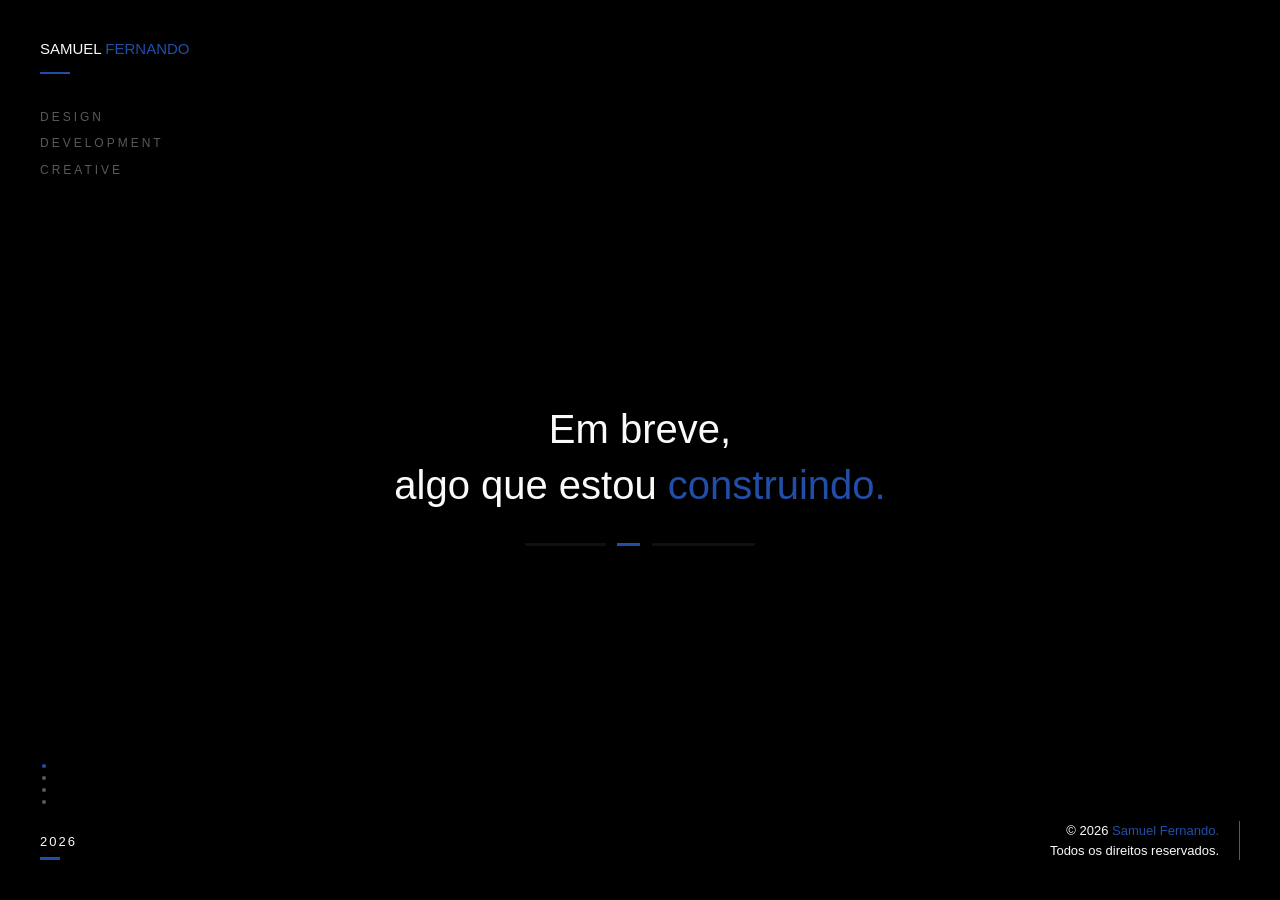
==== index.html @ 8139f83d "Add files via upload" ====
<!DOCTYPE html>
<html lang="pt-br">
<head>
    <meta charset="UTF-8">
    <meta name="viewport" content="width=device-width, initial-scale=1.0">
    <link rel="stylesheet" href="src/styles/global.css">
    <title>Meu Portifolio</title>
</head>
<body>
    <!-- O CABEÇALHO: Fica fixo no topo devido ao Flexbox do body -->
    <header>
        <div class="conteudo-header-esquerdo">
            <p class="texto-header">SAMUEL <span class="texto-destaque-header">FERNANDO</span></p>
            <p class="profissao-header">DESIGN<br> DEVELOPMENT<br> CREATIVE</p>
        </div>
    </header>

    <!-- O CONTEÚDO PRINCIPAL: Ocupa todo o espaço central da tela -->
    <main>
        <div class="conteudo-main-principal">
            <!-- Ponto final adicionado no "construindo." -->
            <h1 class="titulo">Em breve,<br>algo que estou <span class="titulo-destaque">construindo.</span></h1>
        </div>
    </main>

    <footer>
        <div class="conteudo-footer-principal">
            
            <div class="conteudo-footer-esquerdo">
                <div class="navegacao-lateral">
                    <span class="ponto ativo"></span>
                    <span class="ponto"></span>
                    <span class="ponto"></span>
                    <span class="ponto"></span>
                </div>
                <p class="ano-footer">2026</p> 
            </div>
            
            <!-- Lado Direito do Rodapé (Direitos) -->
            <div class="conteudo-footer-direito">
                <p class="texto-footer">© 2026 <span class="texto-destaque-footer">Samuel Fernando.</span><br> Todos os direitos reservados.</p>
            </div>
            
        </div>
    </footer>
</body>
</html>
---- src/styles/global.css ----
@import "reset.css";
@import "fonts.css";
@import "variaveis.css";
@import "header.css";
@import "main.css";
@import "footer.css";

/* O SEGREDO DO LAYOUT: Transforma o Body na tela inteira */
body {
    background-color: var(--main-background); /* Usa sua variável do main */
    min-height: 100vh; /* Faz o site ocupar 100% da altura do monitor */
    display: flex;
    flex-direction: column; /* Empilha Header, Main e Footer de cima para baixo */
    justify-content: space-between; /* Joga o Header pro teto e o Footer pro chão */
    margin: 0; 
    overflow-x: hidden;
}

/* O Main cresce para preencher o vazio central */
main {
    flex-grow: 1; /* Ocupa todo o espaço livre restante */
    display: flex;
    align-items: center; /* Centraliza o texto verticalmente no meio da tela */
    justify-content: center; /* Centraliza o texto horizontalmente */
}
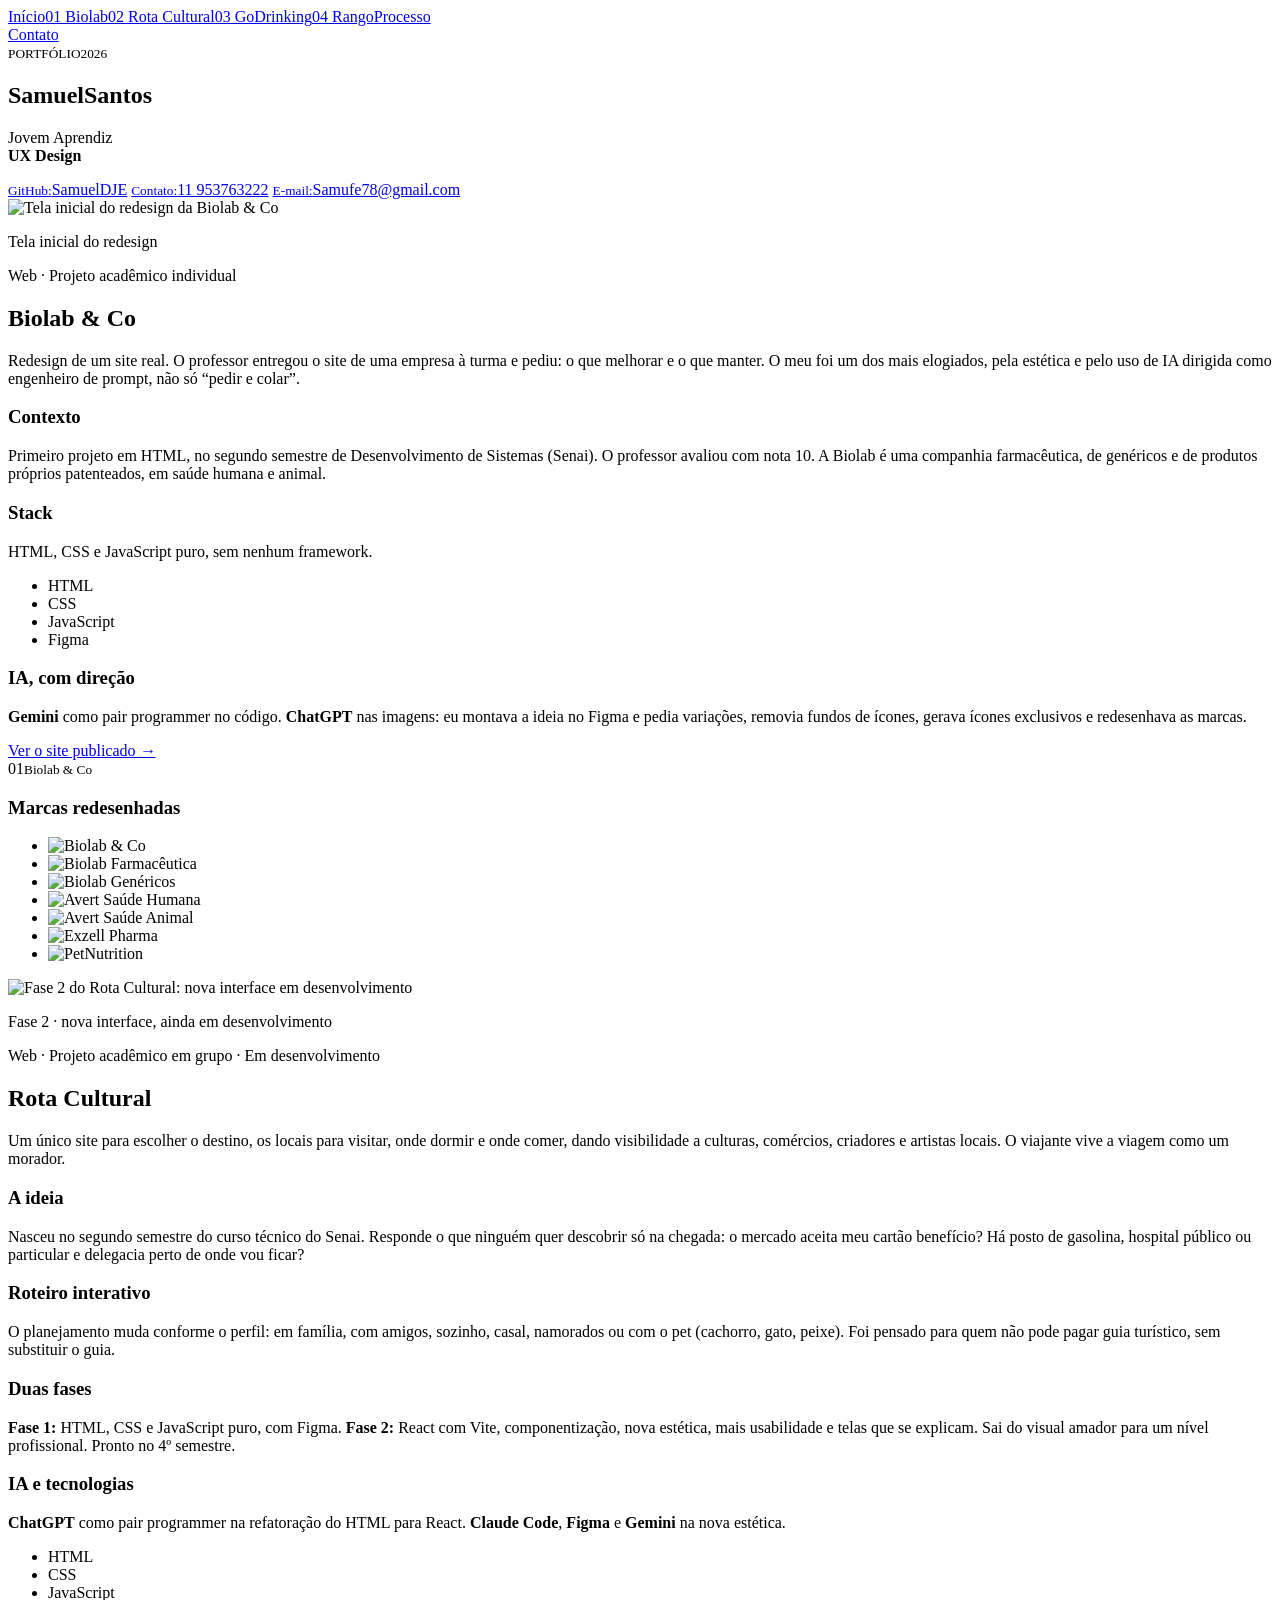
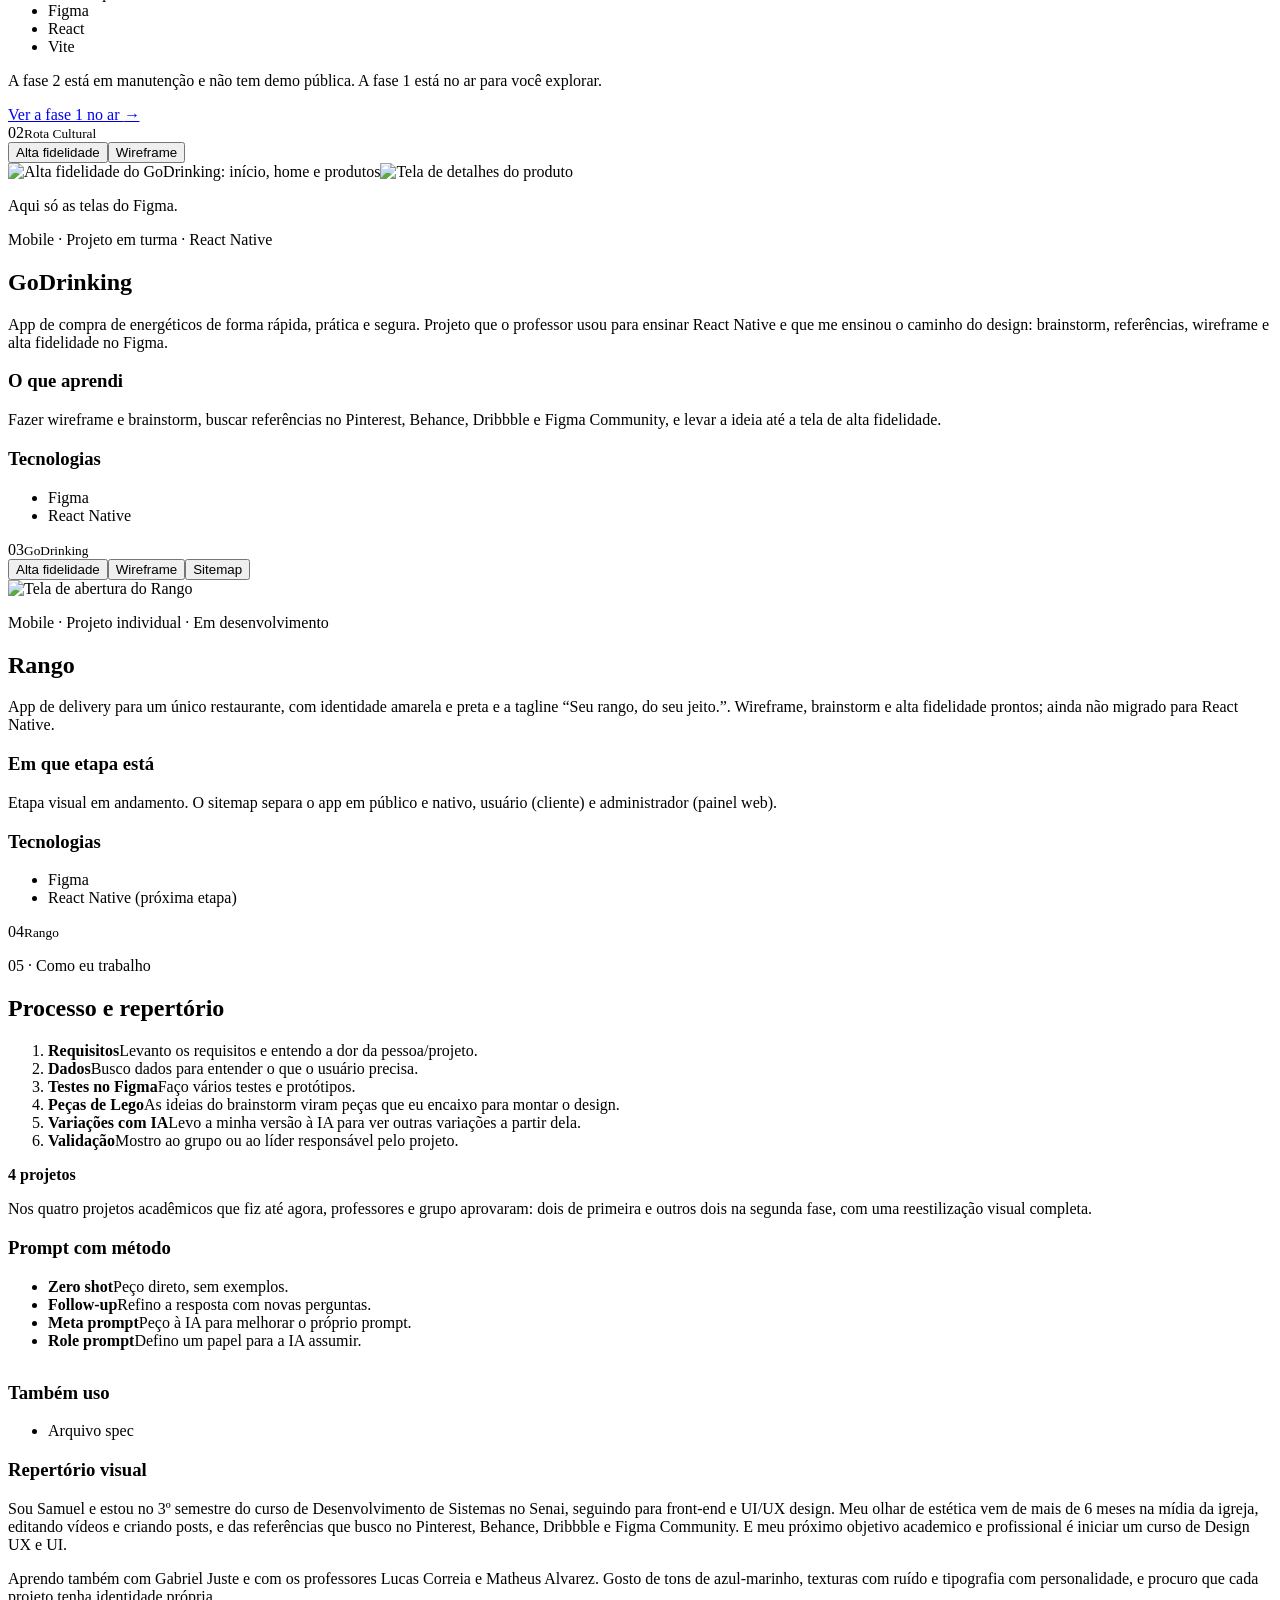
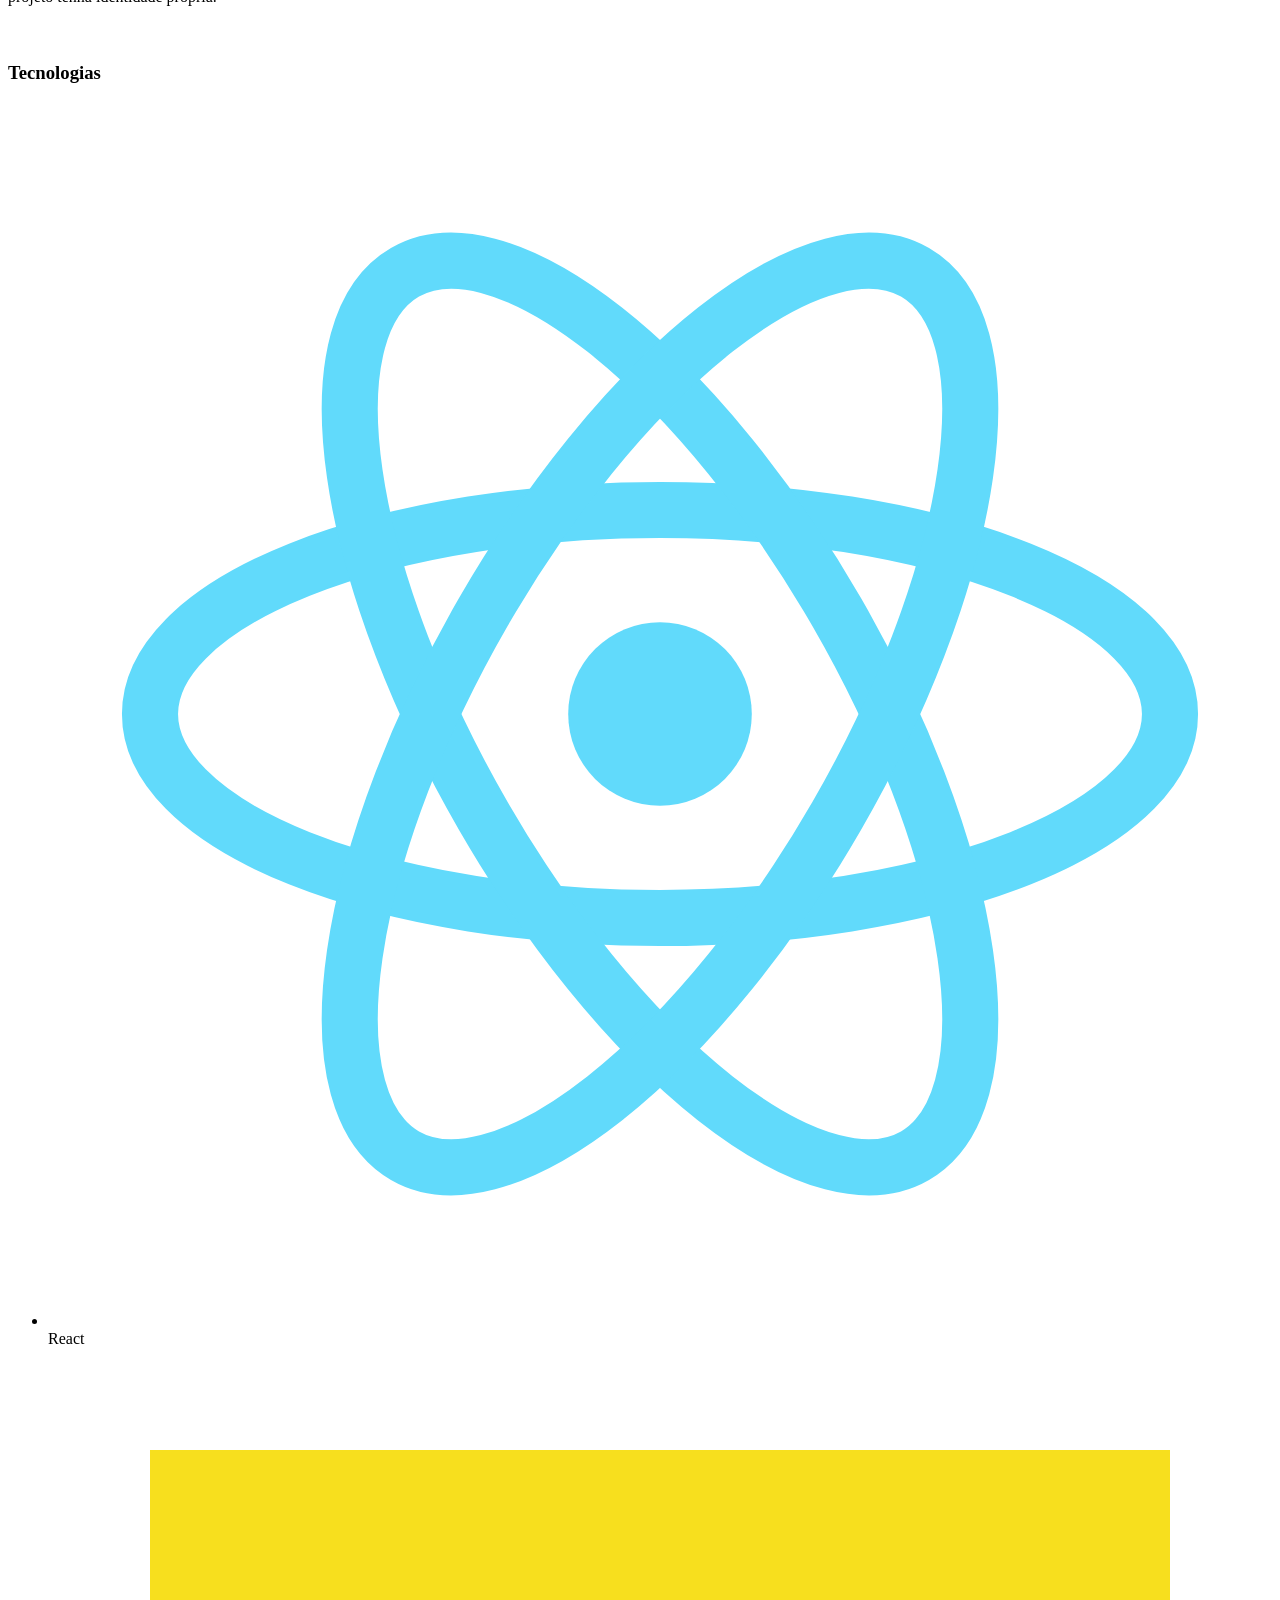
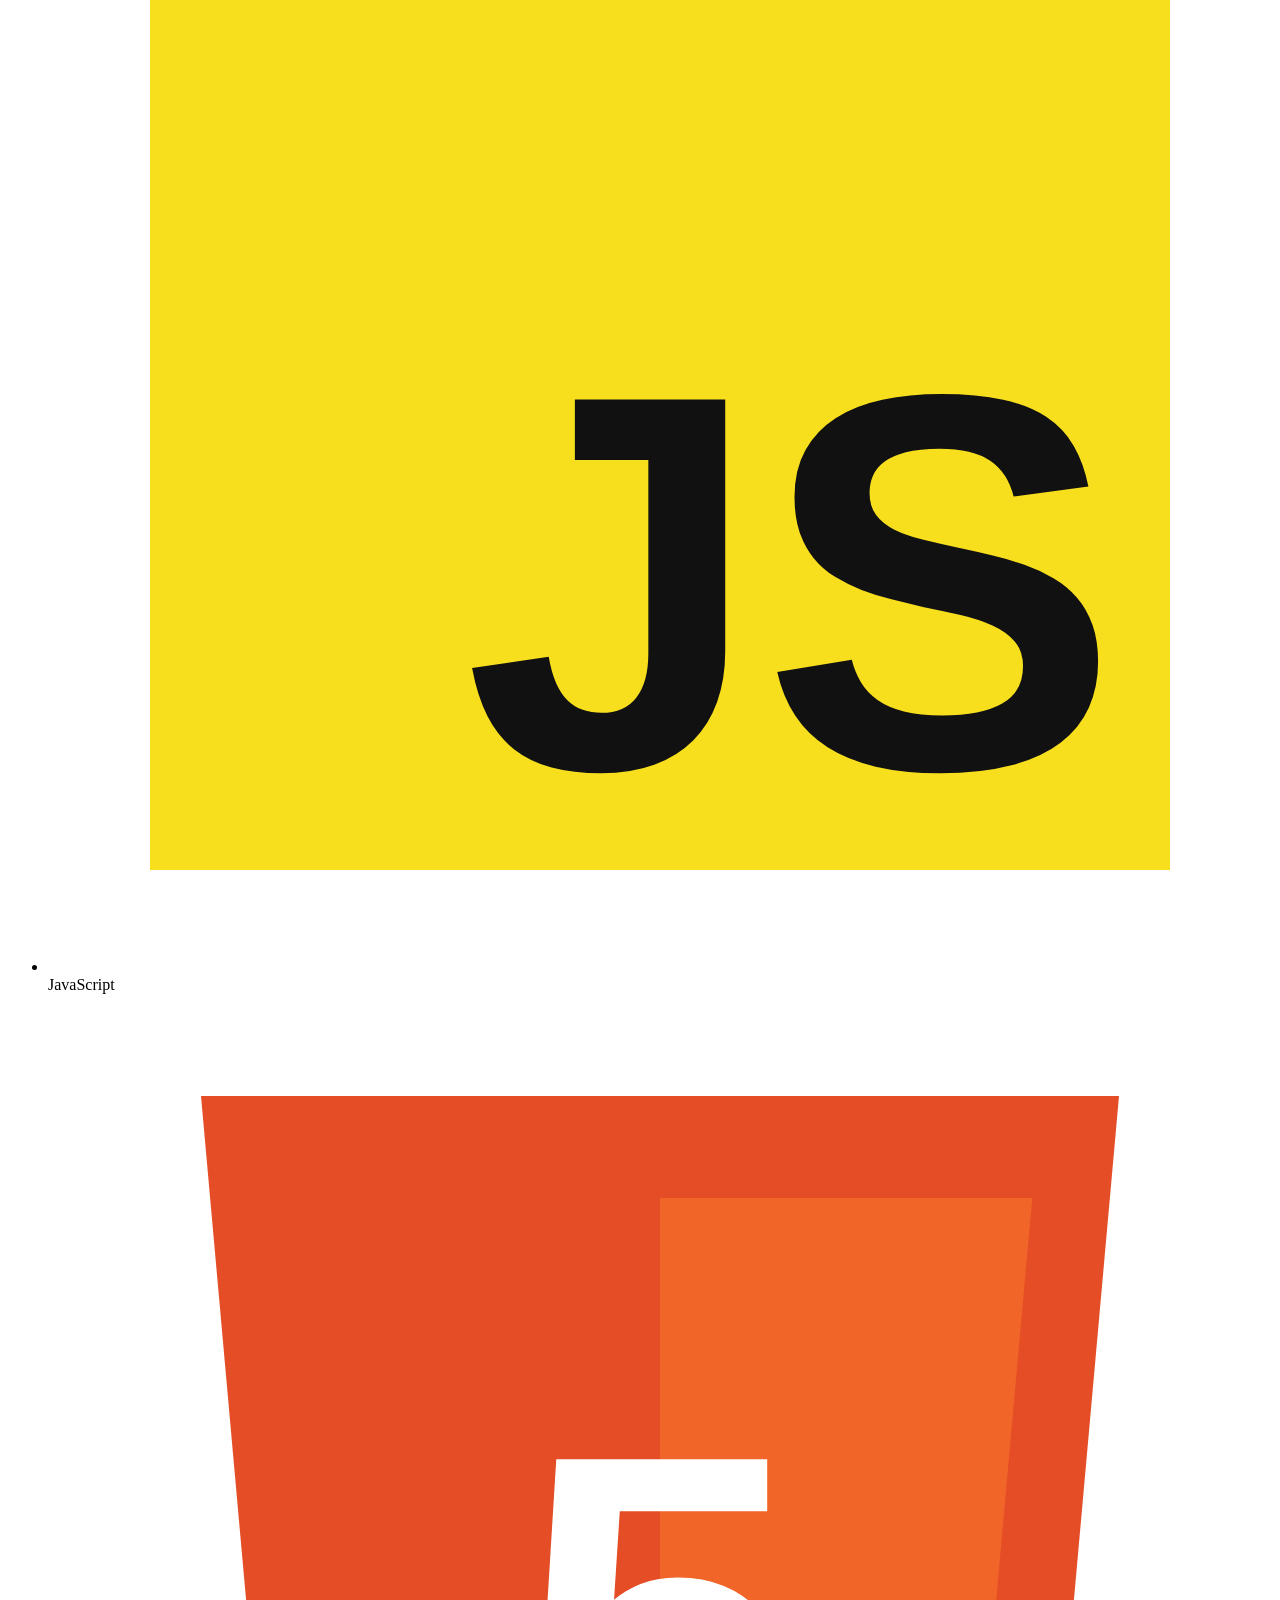
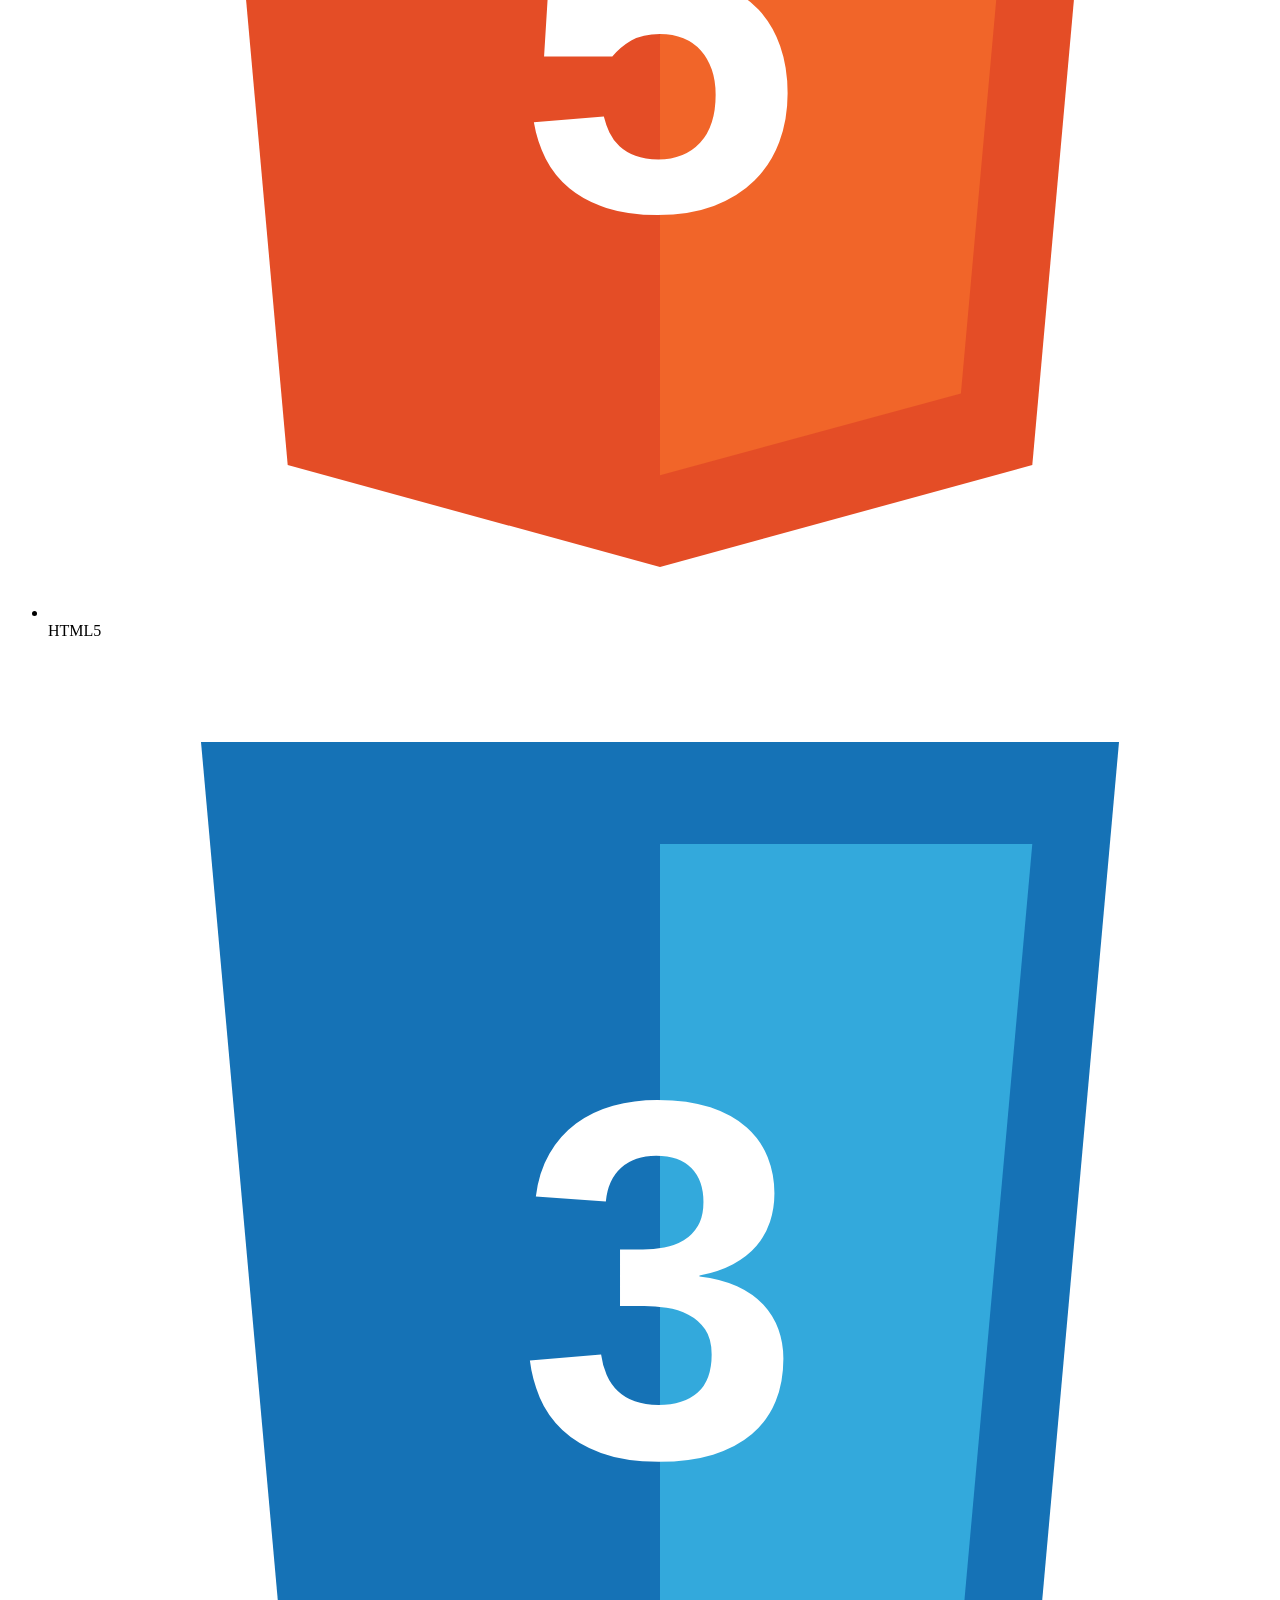
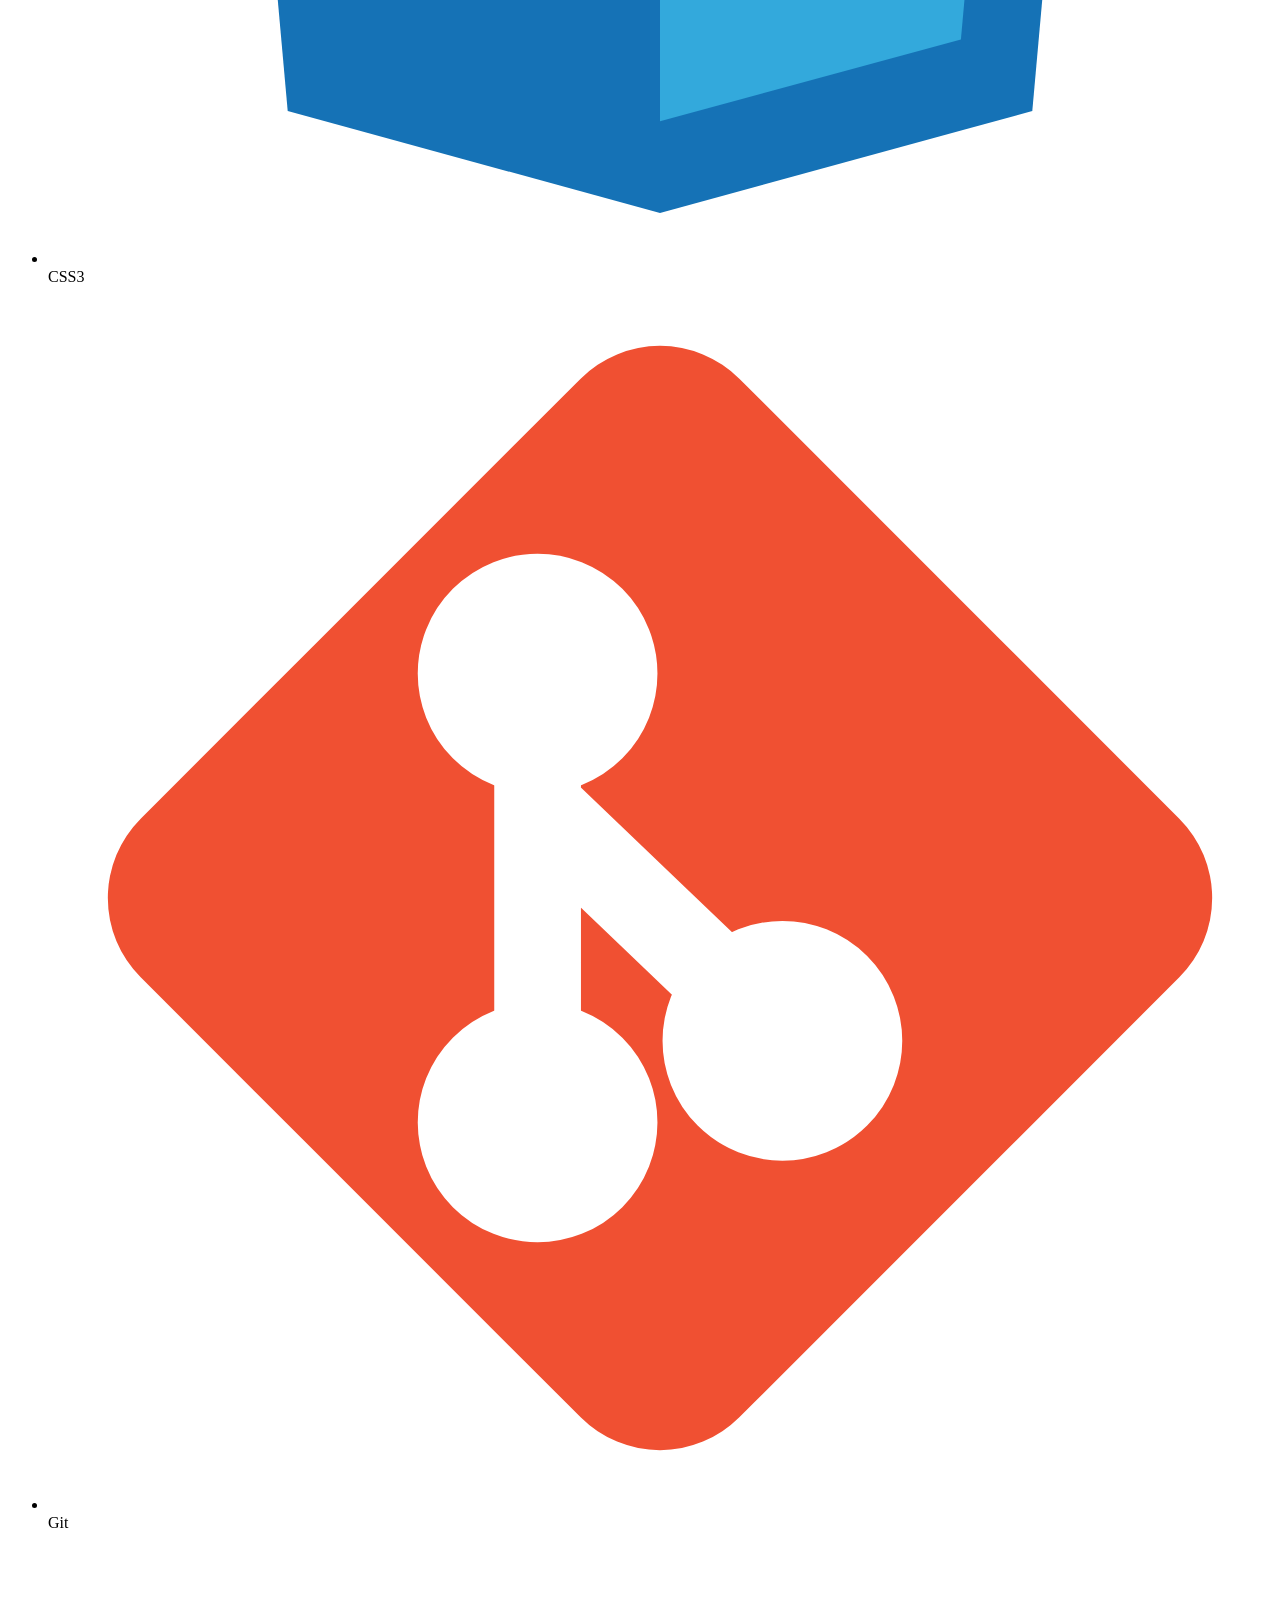
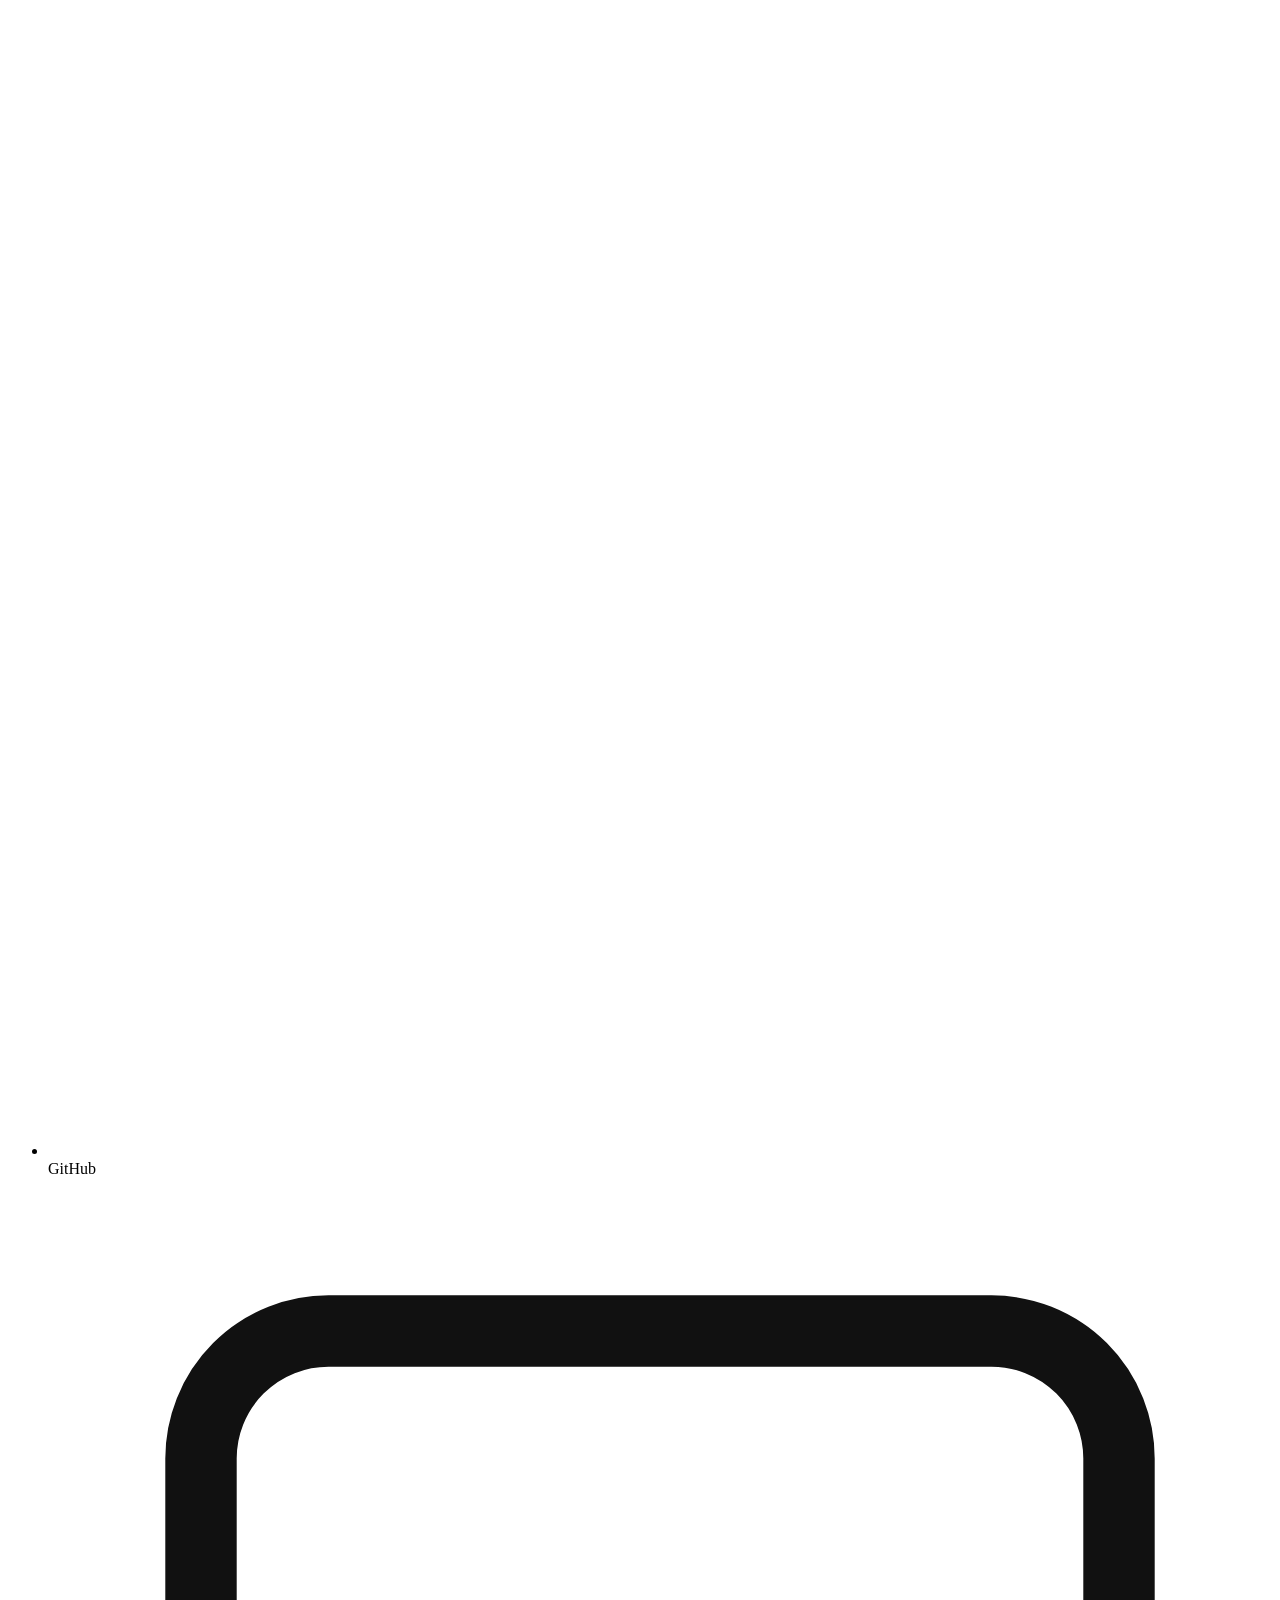
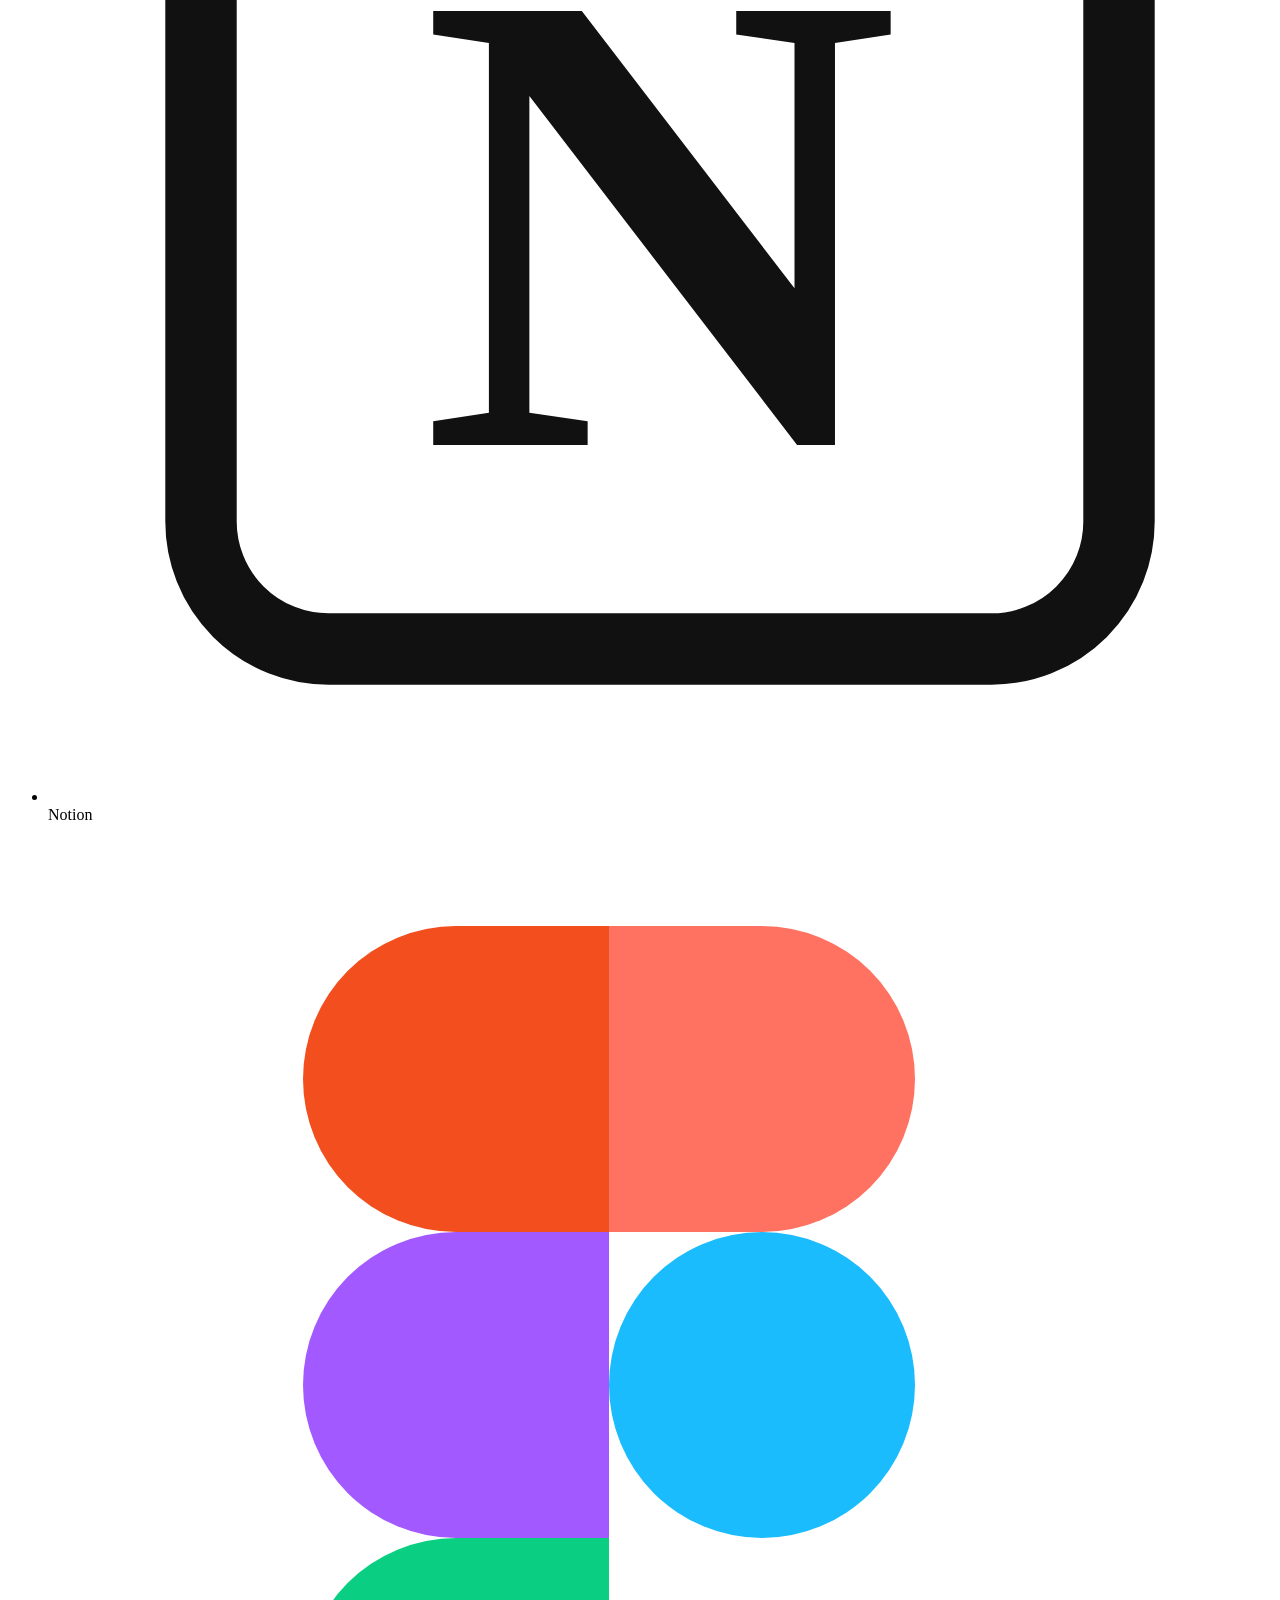
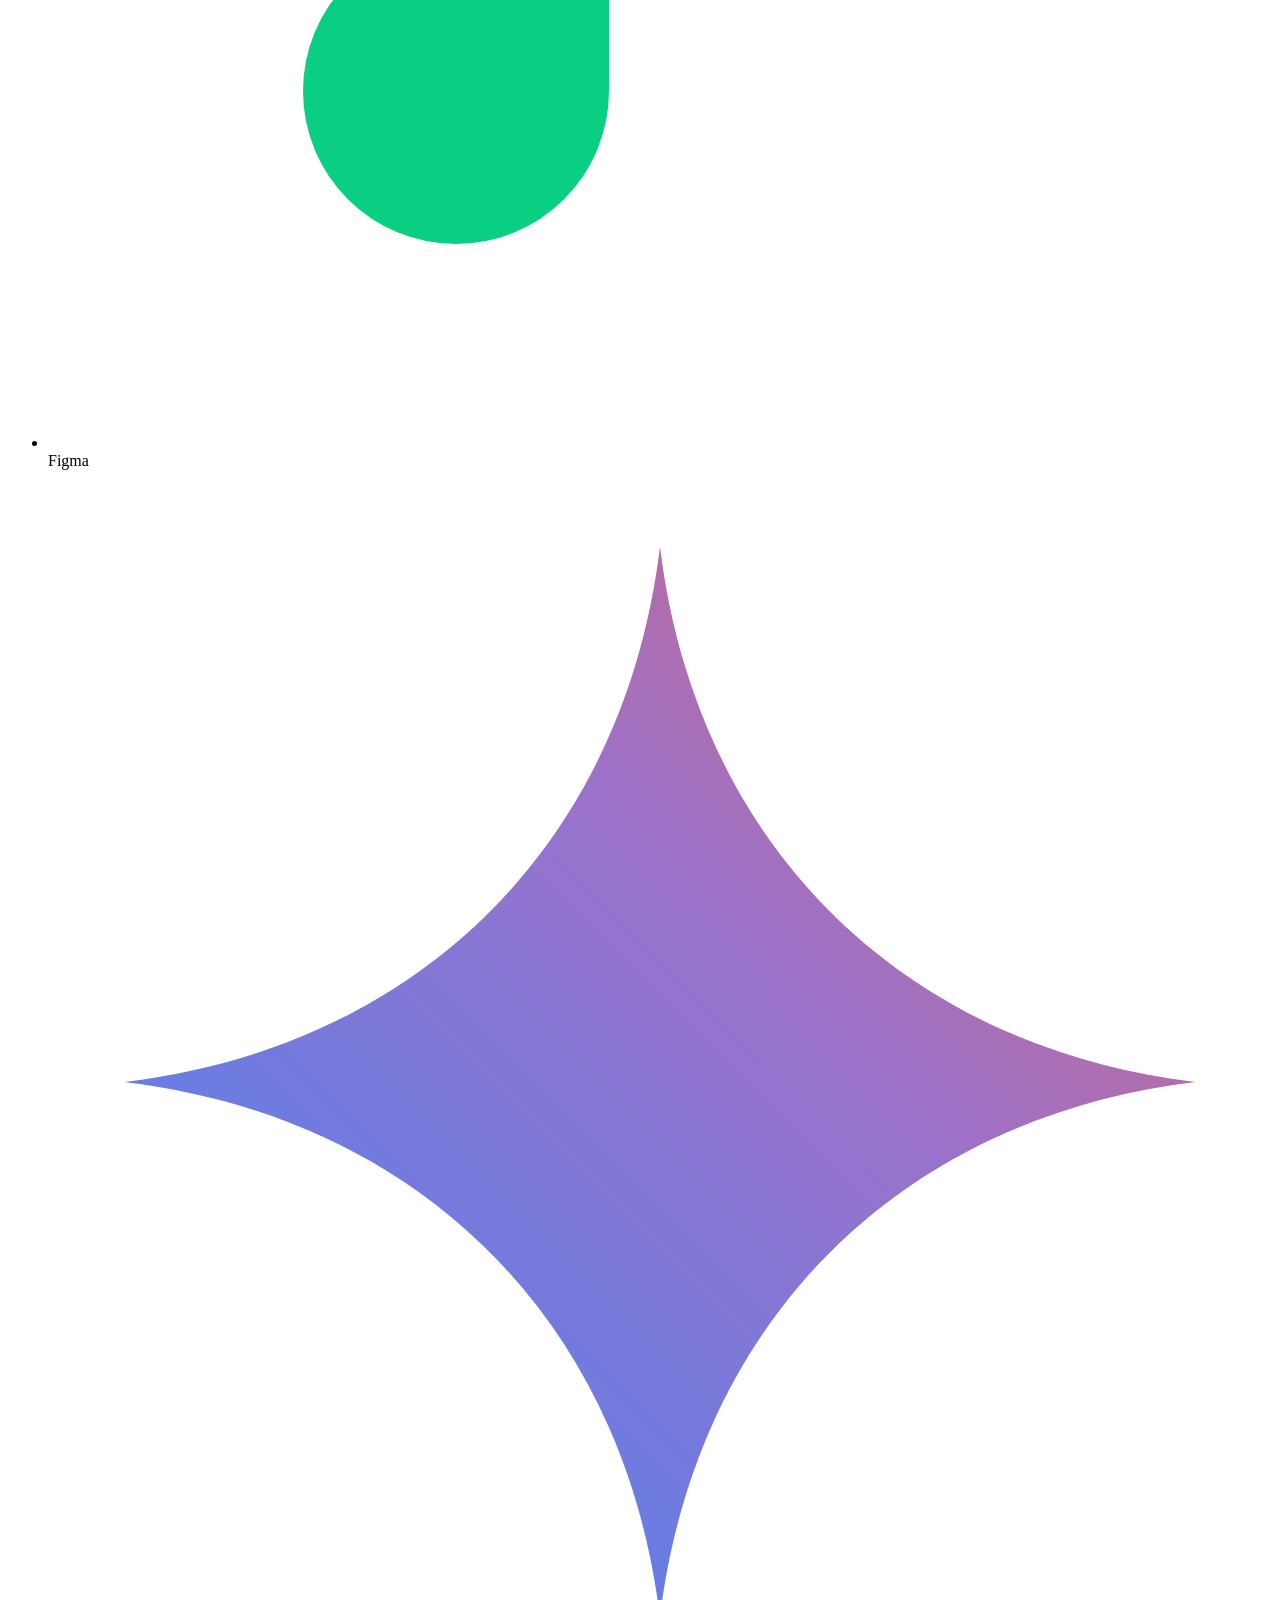
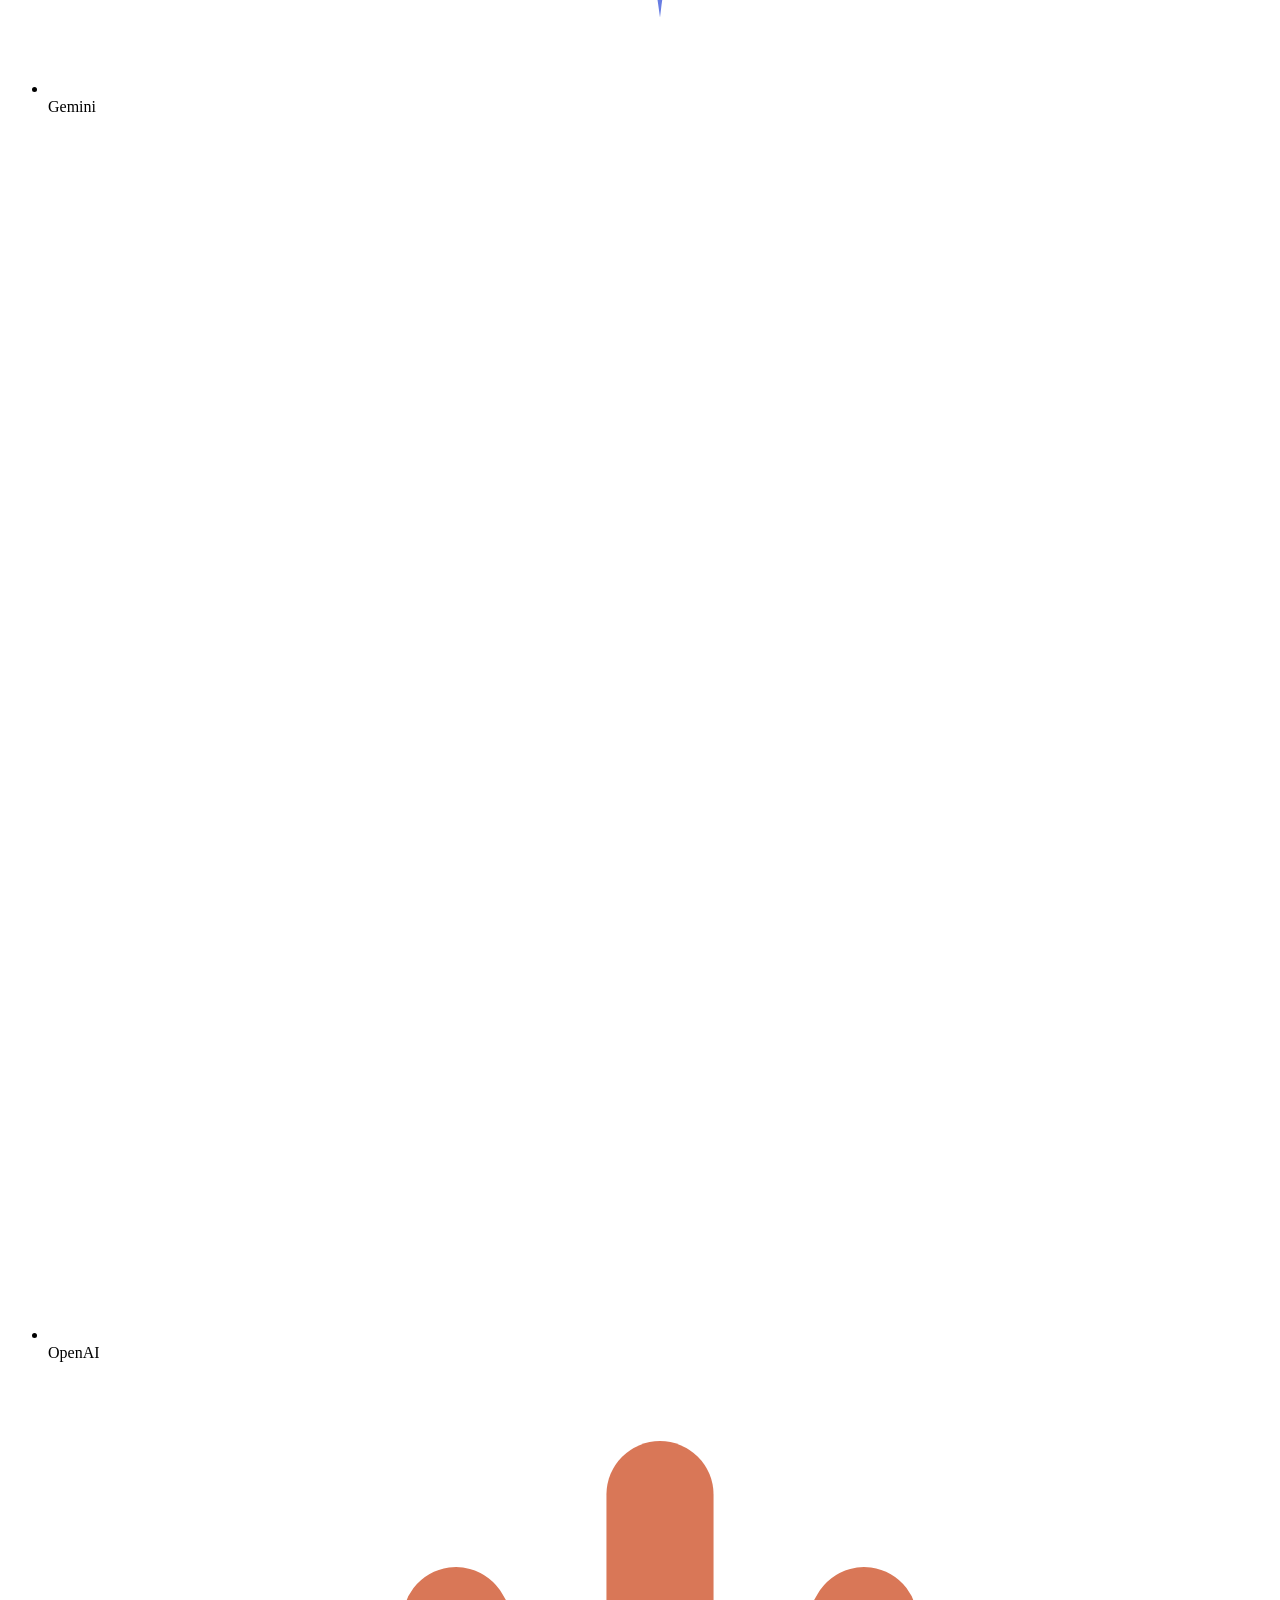
==== commit cedc4379: "Atualiza estrutura do portfolio" ====
--- a/index.html
+++ b/index.html
@@ -1,47 +1,435 @@
-<!DOCTYPE html>
-<html lang="pt-br">
-<head>
-    <meta charset="UTF-8">
-    <meta name="viewport" content="width=device-width, initial-scale=1.0">
-    <link rel="stylesheet" href="src/styles/global.css">
-    <title>Meu Portifolio</title>
-</head>
-<body>
-    <!-- O CABEÇALHO: Fica fixo no topo devido ao Flexbox do body -->
-    <header>
-        <div class="conteudo-header-esquerdo">
-            <p class="texto-header">SAMUEL <span class="texto-destaque-header">FERNANDO</span></p>
-            <p class="profissao-header">DESIGN<br> DEVELOPMENT<br> CREATIVE</p>
-        </div>
-    </header>
-
-    <!-- O CONTEÚDO PRINCIPAL: Ocupa todo o espaço central da tela -->
-    <main>
-        <div class="conteudo-main-principal">
-            <!-- Ponto final adicionado no "construindo." -->
-            <h1 class="titulo">Em breve,<br>algo que estou <span class="titulo-destaque">construindo.</span></h1>
-        </div>
-    </main>
-
-    <footer>
-        <div class="conteudo-footer-principal">
-            
-            <div class="conteudo-footer-esquerdo">
-                <div class="navegacao-lateral">
-                    <span class="ponto ativo"></span>
-                    <span class="ponto"></span>
-                    <span class="ponto"></span>
-                    <span class="ponto"></span>
-                </div>
-                <p class="ano-footer">2026</p> 
-            </div>
-            
-            <!-- Lado Direito do Rodapé (Direitos) -->
-            <div class="conteudo-footer-direito">
-                <p class="texto-footer">© 2026 <span class="texto-destaque-footer">Samuel Fernando.</span><br> Todos os direitos reservados.</p>
-            </div>
-            
-        </div>
-    </footer>
-</body>
+<!DOCTYPE html>
+
+<html lang="pt-BR"><!--
+ =====================================================
+ DOCUMENTO PRINCIPAL — PORTFÓLIO
+ ===================================================== -->
+
+<head>
+     <meta charset="utf-8" />
+     <meta content="width=device-width, initial-scale=1, viewport-fit=cover" name="viewport" />
+     <title>Samuel Santos — Portfólio Jovem Aprendiz UX Design</title>
+     <meta content="Portfólio de Samuel Fernando Pereira dos Santos, candidato a Jovem Aprendiz em UX Design."
+          name="description" />
+     <link href="https://fonts.googleapis.com" rel="preconnect" />
+     <link crossorigin="" href="https://fonts.gstatic.com" rel="preconnect" />
+     <link href="https://fonts.googleapis.com/css2?family=Inter+Tight:wght@300;400;600&amp;family=Permanent+Marker&amp;family=DM+Sans:wght@400;600;700&amp;display=swap"
+          rel="stylesheet" />
+
+     <link href="src/styles/main.css" rel="stylesheet" />
+</head>
+
+<body>
+     <!-- Filtro SVG que deixa o nome com borda “desenhada à mão” -->
+     <svg aria-hidden="true" height="0" style="position:absolute" width="0">
+          <filter id="rough">
+               <feturbulence basefrequency=".035" numoctaves="3" seed="4" type="fractalNoise"></feturbulence>
+               <fedisplacementmap in="SourceGraphic" scale="7"></fedisplacementmap>
+          </filter>
+     </svg>
+     <!-- =====================================================
+     BARRA SUPERIOR
+     ===================================================== -->
+     <header class="portfolio__top">
+          <nav aria-label="Seções">
+               <div class="portfolio__l"><a href="#inicio">Início</a><a href="#biolab">01 Biolab</a><a href="#rota">02
+                         Rota Cultural</a><a href="#godrinking">03 GoDrinking</a><a href="#rango">04 Rango</a><a
+                         href="#processo">Processo</a></div>
+               <a class="portfolio__r" href="#contato">Contato</a>
+          </nav>
+     </header>
+     <main>
+          <!-- =====================================================
+     CAPA
+     ===================================================== -->
+          <section class="portfolio__hero portfolio__slide" id="inicio">
+               <div>
+                    <div class="portfolio__tag"><small class="portfolio__a">PORTFÓLIO</small><small
+                              class="portfolio__b">2026</small>
+                         <h1 class="portfolio__name"><span>Samuel</span><span>Santos</span></h1>
+                    </div>
+                    <p class="portfolio__big">Jovem Aprendiz<br /><b>UX Design</b></p>
+               </div>
+               <address class="portfolio__contacts" id="contato" style="font-style:normal">
+                    <a href="https://github.com/SamuelDJE"><small>GitHub:</small>SamuelDJE</a>
+                    <a href="https://wa.me/5511953763222" target="_blank"><small>Contato:</small>11 953763222</a>
+                    <a href="mailto:Samufe78@gmail.com"><small>E-mail:</small>Samufe78@gmail.com</a>
+               </address>
+          </section>
+          <!-- =====================================================
+     01 · BIOLAB
+     ===================================================== -->
+          <section class="portfolio__proj portfolio__slide portfolio__dk" id="biolab">
+               <div class="portfolio__glow"></div>
+               <div class="portfolio__row">
+                    <div class="portfolio__vis portfolio__rv">
+                         <figure class="portfolio__shot" style="margin:0"><img
+                                   alt="Tela inicial do redesign da Biolab &amp; Co" data-zoom="" height="862"
+                                   src="src/images/biolab-interface.webp" width="1893" /></figure>
+                         <p class="portfolio__cap">Tela inicial do redesign</p>
+                    </div>
+                    <div class="portfolio__info">
+                         <p class="portfolio__eyebrow">Web · Projeto acadêmico individual</p>
+                         <h2>Biolab &amp; Co</h2>
+                         <p class="portfolio__lead">Redesign de um site real. O professor entregou o site de uma empresa
+                              à turma e pediu: o que melhorar e o que manter. O meu foi um dos mais elogiados, pela
+                              estética e pelo uso de IA dirigida como engenheiro de prompt, não só “pedir e colar”.</p>
+                         <div class="portfolio__blk">
+                              <h3>Contexto</h3>
+                              <p>Primeiro projeto em HTML, no segundo semestre de Desenvolvimento de Sistemas (Senai). O
+                                   professor avaliou com nota 10. A Biolab é uma companhia farmacêutica, de genéricos e
+                                   de produtos próprios patenteados, em saúde humana e animal.</p>
+                         </div>
+                         <div class="portfolio__blk">
+                              <h3>Stack</h3>
+                              <p>HTML, CSS e JavaScript puro, sem nenhum framework.</p>
+                              <ul class="portfolio__chips">
+                                   <li>HTML</li>
+                                   <li>CSS</li>
+                                   <li>JavaScript</li>
+                                   <li>Figma</li>
+                              </ul>
+                         </div>
+                         <div class="portfolio__blk">
+                              <h3>IA, com direção</h3>
+                              <p><b>Gemini</b> como pair programmer no código. <b>ChatGPT</b> nas imagens: eu montava a
+                                   ideia no Figma e pedia variações, removia fundos de ícones, gerava ícones exclusivos
+                                   e redesenhava as marcas.</p>
+                         </div>
+                         <a class="portfolio__btn" href="https://projeto-biolab.vercel.app/" rel="noopener"
+                              target="_blank">Ver o site publicado <i aria-hidden="true">→</i></a>
+                    </div>
+                    <div class="portfolio__side"><span class="portfolio__num">01</span><small>Biolab &amp; Co</small>
+                    </div>
+               </div>
+          </section>
+          <!-- Marcas redesenhadas, em fundo preto -->
+          <section aria-label="Marcas redesenhadas" class="portfolio__band">
+               <h3>Marcas redesenhadas</h3>
+               <div class="portfolio__marq">
+                    <ul class="portfolio__track" id="track">
+                         <li><img alt="Biolab &amp; Co" loading="lazy" src="src/images/marca-co.svg" /></li>
+                         <li><img alt="Biolab Farmacêutica" loading="lazy" src="src/images/marca-farmac-utica.svg" />
+                         </li>
+                         <li><img alt="Biolab Genéricos" loading="lazy" src="src/images/marca-gen-ricos.svg" /></li>
+                         <li><img alt="Avert Saúde Humana" loading="lazy" src="src/images/imagem-projeto-05.svg" /></li>
+                         <li><img alt="Avert Saúde Animal" loading="lazy" src="src/images/imagem-projeto-06.svg" /></li>
+                         <li><img alt="Exzell Pharma" loading="lazy" src="src/images/imagem-projeto-07.svg" /></li>
+                         <li><img alt="PetNutrition" loading="lazy" src="src/images/imagem-projeto-08.svg" /></li>
+                    </ul>
+               </div>
+          </section>
+          <!-- =====================================================
+     02 · ROTA CULTURAL
+     ===================================================== -->
+          <section class="portfolio__proj portfolio__slide portfolio__dk" id="rota">
+               <div class="portfolio__glow"></div>
+               <div class="portfolio__row">
+                    <div class="portfolio__vis portfolio__rv">
+                         <figure class="portfolio__shot" style="margin:0"><img
+                                   alt="Fase 2 do Rota Cultural: nova interface em desenvolvimento" data-zoom=""
+                                   height="906" src="src/images/rota-cultural-interface.webp" width="1892" /></figure>
+                         <p class="portfolio__cap">Fase 2 · nova interface, ainda em desenvolvimento</p>
+                    </div>
+                    <div class="portfolio__info">
+                         <p class="portfolio__eyebrow">Web · Projeto acadêmico em grupo · Em desenvolvimento</p>
+                         <h2>Rota Cultural</h2>
+                         <p class="portfolio__lead">Um único site para escolher o destino, os locais para visitar, onde
+                              dormir e onde comer, dando visibilidade a culturas, comércios, criadores e artistas
+                              locais. O viajante vive a viagem como um morador.</p>
+                         <div class="portfolio__blk">
+                              <h3>A ideia</h3>
+                              <p>Nasceu no segundo semestre do curso técnico do Senai. Responde o que ninguém quer
+                                   descobrir só na chegada: o mercado aceita meu cartão benefício? Há posto de gasolina,
+                                   hospital público ou particular e delegacia perto de onde vou ficar?</p>
+                         </div>
+                         <div class="portfolio__blk">
+                              <h3>Roteiro interativo</h3>
+                              <p>O planejamento muda conforme o perfil: em família, com amigos, sozinho, casal,
+                                   namorados ou com o pet (cachorro, gato, peixe). Foi pensado para quem não pode pagar
+                                   guia turístico, sem substituir o guia.</p>
+                         </div>
+                         <div class="portfolio__blk">
+                              <h3>Duas fases</h3>
+                              <p><b>Fase 1:</b> HTML, CSS e JavaScript puro, com Figma. <b>Fase 2:</b> React com Vite,
+                                   componentização, nova estética, mais usabilidade e telas que se explicam. Sai do
+                                   visual amador para um nível profissional. Pronto no 4º semestre.</p>
+                         </div>
+                         <div class="portfolio__blk">
+                              <h3>IA e tecnologias</h3>
+                              <p><b>ChatGPT</b> como pair programmer na refatoração do HTML para React. <b>Claude
+                                        Code</b>, <b>Figma</b> e <b>Gemini</b> na nova estética.</p>
+                              <ul class="portfolio__chips">
+                                   <li>HTML</li>
+                                   <li>CSS</li>
+                                   <li>JavaScript</li>
+                                   <li>Figma</li>
+                                   <li>React</li>
+                                   <li>Vite</li>
+                              </ul>
+                         </div>
+                         <p class="portfolio__note">A fase 2 está em manutenção e não tem demo pública. A fase 1 está no
+                              ar para você explorar.</p>
+                         <a class="portfolio__btn" href="https://rota-cultural.vercel.app/" rel="noopener"
+                              target="_blank">Ver a fase 1 no ar <i aria-hidden="true">→</i></a>
+                    </div>
+                    <div class="portfolio__side"><span class="portfolio__num">02</span><small>Rota Cultural</small>
+                    </div>
+               </div>
+          </section>
+          <!-- =====================================================
+     03 · GODRINKING
+     ===================================================== -->
+          <section class="portfolio__proj portfolio__slide portfolio__dk" id="godrinking">
+               <div class="portfolio__glow"></div>
+               <div class="portfolio__row">
+                    <div class="portfolio__vis portfolio__rv" data-tabs="">
+                         <div class="portfolio__tabs" role="tablist"><button aria-selected="true" data-tab="g1"
+                                   role="tab">Alta fidelidade</button><button aria-selected="false" data-tab="g2"
+                                   role="tab">Wireframe</button></div>
+                         <div id="g1" role="tabpanel">
+                              <div class="portfolio__shot portfolio__stage"><img
+                                        alt="Alta fidelidade do GoDrinking: início, home e produtos" data-zoom=""
+                                        height="571" src="src/images/godrinking-interface.webp" width="706" /><img
+                                        alt="Tela de detalhes do produto" class="portfolio__tall" data-zoom=""
+                                        height="625" src="src/images/imagem-projeto-11.webp" width="297" /></div>
+                         </div>
+                         <div hidden="" id="g2" role="tabpanel">
+                              <div class="portfolio__shot portfolio__stage"><img alt="Wireframe do GoDrinking"
+                                        data-zoom="" height="526" src="src/images/godrinking-interface-2.webp"
+                                        width="1080" /></div>
+                         </div>
+                         <p class="portfolio__cap">Aqui só as telas do Figma.</p>
+                    </div>
+                    <div class="portfolio__info">
+                         <p class="portfolio__eyebrow">Mobile · Projeto em turma · React Native</p>
+                         <h2>GoDrinking</h2>
+                         <p class="portfolio__lead">App de compra de energéticos de forma rápida, prática e segura.
+                              Projeto que o professor usou para ensinar React Native e que me ensinou o caminho do
+                              design: brainstorm, referências, wireframe e alta fidelidade no Figma.</p>
+                         <div class="portfolio__blk">
+                              <h3>O que aprendi</h3>
+                              <p>Fazer wireframe e brainstorm, buscar referências no Pinterest, Behance, Dribbble e
+                                   Figma Community, e levar a ideia até a tela de alta fidelidade.</p>
+                         </div>
+                         <div class="portfolio__blk">
+                              <h3>Tecnologias</h3>
+                              <ul class="portfolio__chips">
+                                   <li>Figma</li>
+                                   <li>React Native</li>
+                              </ul>
+                         </div>
+                    </div>
+                    <div class="portfolio__side"><span class="portfolio__num">03</span><small>GoDrinking</small></div>
+               </div>
+          </section>
+          <!-- =====================================================
+     04 · RANGO
+     ===================================================== -->
+          <section class="portfolio__proj portfolio__slide portfolio__dk" id="rango">
+               <div class="portfolio__glow"></div>
+               <div class="portfolio__row">
+                    <div class="portfolio__vis portfolio__rv" data-tabs="">
+                         <div class="portfolio__tabs" role="tablist"><button aria-selected="true" data-tab="r1"
+                                   role="tab">Alta fidelidade</button><button aria-selected="false" data-tab="r2"
+                                   role="tab">Wireframe</button><button aria-selected="false" data-tab="r3"
+                                   role="tab">Sitemap</button></div>
+                         <div id="r1" role="tabpanel">
+                              <div class="portfolio__shot portfolio__stage"><img alt="Tela de abertura do Rango"
+                                        class="portfolio__tall" data-zoom="" height="458"
+                                        src="src/images/rango-tela-inicial.webp" width="282" /></div>
+                         </div>
+                         <div hidden="" id="r2" role="tabpanel">
+                              <div class="portfolio__shot portfolio__stage"><img
+                                        alt="Wireframes do Rango: splash, login, cadastro, esqueci a senha e home"
+                                        data-zoom="" height="538" src="src/images/rango-wireframes.webp" width="1107" />
+                              </div>
+                         </div>
+                         <div hidden="" id="r3" role="tabpanel">
+                              <div class="portfolio__shot portfolio__stage"><img
+                                        alt="Sitemap do Rango: público, cliente e administrador" class="portfolio__tall"
+                                        data-zoom="" height="747" src="src/images/rango-sitemap.webp" width="621" />
+                              </div>
+                         </div>
+                    </div>
+                    <div class="portfolio__info">
+                         <p class="portfolio__eyebrow">Mobile · Projeto individual · Em desenvolvimento</p>
+                         <h2>Rango</h2>
+                         <p class="portfolio__lead">App de delivery para um único restaurante, com identidade amarela e
+                              preta e a tagline “Seu rango, do seu jeito.”. Wireframe, brainstorm e alta fidelidade
+                              prontos; ainda não migrado para React Native.</p>
+                         <div class="portfolio__blk">
+                              <h3>Em que etapa está</h3>
+                              <p>Etapa visual em andamento. O sitemap separa o app em público e nativo, usuário
+                                   (cliente) e administrador (painel web).</p>
+                         </div>
+                         <div class="portfolio__blk">
+                              <h3>Tecnologias</h3>
+                              <ul class="portfolio__chips">
+                                   <li>Figma</li>
+                                   <li>React Native (próxima etapa)</li>
+                              </ul>
+                         </div>
+                    </div>
+                    <div class="portfolio__side"><span class="portfolio__num">04</span><small>Rango</small></div>
+               </div>
+          </section>
+          <!-- =====================================================
+     05 · COMO EU TRABALHO
+     ===================================================== -->
+          <section class="portfolio__proc portfolio__slide portfolio__dk" id="processo">
+               <div class="portfolio__glow"></div>
+               <div class="portfolio__wrap">
+                    <p class="portfolio__eyebrow">05 · Como eu trabalho</p>
+                    <h2>Processo e repertório</h2>
+                    <ol class="portfolio__steps portfolio__rv">
+                         <li><b>Requisitos</b><span>Levanto os requisitos e entendo a dor da pessoa/projeto.</span></li>
+                         <li><b>Dados</b><span>Busco dados para entender o que o usuário precisa.</span></li>
+                         <li><b>Testes no Figma</b><span>Faço vários testes e protótipos.</span></li>
+                         <li><b>Peças de Lego</b><span>As ideias do brainstorm viram peças que eu encaixo para montar o
+                                   design.</span></li>
+                         <li><b>Variações com IA</b><span>Levo a minha versão à IA para ver outras variações a partir
+                                   dela.</span></li>
+                         <li><b>Validação</b><span>Mostro ao grupo ou ao líder responsável pelo projeto.</span></li>
+                    </ol>
+                    <div class="portfolio__result portfolio__rv"><strong>4 projetos</strong>
+                         <p>Nos quatro projetos acadêmicos que fiz até agora, professores e grupo aprovaram: dois de
+                              primeira e outros dois na segunda fase, com uma reestilização visual completa.</p>
+                    </div>
+                    <div class="portfolio__two">
+                         <div class="portfolio__rv">
+                              <h3>Prompt com método</h3>
+                              <ul class="portfolio__prompts">
+                                   <li><b>Zero shot</b><span>Peço direto, sem exemplos.</span></li>
+                                   <li><b>Follow-up</b><span>Refino a resposta com novas perguntas.</span></li>
+                                   <li><b>Meta prompt</b><span>Peço à IA para melhorar o próprio prompt.</span></li>
+                                   <li><b>Role prompt</b><span>Defino um papel para a IA assumir.</span></li>
+                              </ul>
+                              <h3 style="margin-top:32px">Também uso</h3>
+                              <ul class="portfolio__chips">
+                                   <li>Arquivo spec</li>
+                              </ul>
+                         </div>
+                         <div class="portfolio__about portfolio__rv">
+                              <h3>Repertório visual</h3>
+                              <p>Sou Samuel e estou no 3º semestre do curso de Desenvolvimento de Sistemas no Senai,
+                                   seguindo para front-end e UI/UX design. Meu olhar de estética vem de mais de 6 meses
+                                   na mídia da igreja, editando vídeos e criando posts, e das referências que busco no
+                                   Pinterest, Behance, Dribbble e Figma Community.
+                              E meu próximo objetivo academico e profissional é iniciar um curso de Design UX e UI. </p>
+                              <p>Aprendo também com Gabriel Juste e com os professores Lucas Correia e Matheus Alvarez.
+                                   Gosto de tons de azul-marinho, texturas com ruído e tipografia com personalidade, e
+                                   procuro que cada projeto tenha identidade própria.</p>
+                         </div>
+                    </div>
+                    <div class="portfolio__rv" style="margin-top:56px">
+                         <h3 class="portfolio__tech-h">Tecnologias</h3>
+                         <ul class="portfolio__tech">
+                              <li><svg aria-hidden="true" fill="none" stroke="#61dafb" stroke-width="1.1"
+                                        viewbox="0 0 24 24">
+                                        <ellipse cx="12" cy="12" rx="10" ry="4"></ellipse>
+                                        <ellipse cx="12" cy="12" rx="10" ry="4" transform="rotate(60 12 12)"></ellipse>
+                                        <ellipse cx="12" cy="12" rx="10" ry="4" transform="rotate(120 12 12)"></ellipse>
+                                        <circle cx="12" cy="12" fill="#61dafb" r="1.8" stroke="none"></circle>
+                                   </svg>React</li>
+                              <li><svg aria-hidden="true" viewbox="0 0 24 24">
+                                        <rect fill="#f7df1e" height="20" width="20" x="2" y="2"></rect><text fill="#111"
+                                             font-family="Arial,sans-serif" font-size="10.5" font-weight="800"
+                                             text-anchor="end" x="21" y="20">JS</text>
+                                   </svg>JavaScript</li>
+                              <li><svg aria-hidden="true" viewbox="0 0 24 24">
+                                        <path d="M3 2l1.7 19L12 23l7.3-2L21 2z" fill="#e44d26"></path>
+                                        <path d="M12 4v17.2l5.9-1.6L19.3 4z" fill="#f16529"></path><text fill="#fff"
+                                             font-family="Arial,sans-serif" font-size="10" font-weight="800"
+                                             text-anchor="middle" x="12" y="16">5</text>
+                                   </svg>HTML5</li>
+                              <li><svg aria-hidden="true" viewbox="0 0 24 24">
+                                        <path d="M3 2l1.7 19L12 23l7.3-2L21 2z" fill="#1572b6"></path>
+                                        <path d="M12 4v17.2l5.9-1.6L19.3 4z" fill="#33a9dc"></path><text fill="#fff"
+                                             font-family="Arial,sans-serif" font-size="10" font-weight="800"
+                                             text-anchor="middle" x="12" y="16">3</text>
+                                   </svg>CSS3</li>
+                              <li><svg aria-hidden="true" viewbox="0 0 24 24">
+                                        <rect fill="#f05032" height="16.6" rx="2.2" transform="rotate(45 12 12)"
+                                             width="16.6" x="3.7" y="3.7"></rect>
+                                        <g fill="#fff" stroke="#fff" stroke-linecap="round" stroke-width="1.7">
+                                             <path d="M9.6 8v8M9.6 10.2l4.6 4.4"></path>
+                                             <circle cx="9.6" cy="7.6" r="1.5"></circle>
+                                             <circle cx="9.6" cy="16.4" r="1.5"></circle>
+                                             <circle cx="14.4" cy="14.8" r="1.5"></circle>
+                                        </g>
+                                   </svg>Git</li>
+                              <li><svg aria-hidden="true" fill="#fff" viewbox="0 0 24 24">
+                                        <path
+                                             d="M12 2C6.48 2 2 6.58 2 12.25c0 4.53 2.87 8.37 6.84 9.73.5.1.68-.22.68-.49v-1.9c-2.78.62-3.37-1.2-3.37-1.2-.46-1.19-1.11-1.5-1.11-1.5-.9-.64.07-.62.07-.62 1 .07 1.53 1.06 1.53 1.06.89 1.57 2.34 1.12 2.91.86.09-.66.35-1.12.63-1.37-2.22-.26-4.56-1.14-4.56-5.06 0-1.12.39-2.03 1.03-2.75-.1-.26-.45-1.3.1-2.72 0 0 .84-.28 2.75 1.05a9.4 9.4 0 0 1 5 0c1.91-1.33 2.75-1.05 2.75-1.05.55 1.42.2 2.46.1 2.72.64.72 1.03 1.63 1.03 2.75 0 3.93-2.34 4.8-4.57 5.05.36.32.68.94.68 1.9v2.82c0 .27.18.59.69.49A10.25 10.25 0 0 0 22 12.25C22 6.58 17.52 2 12 2z">
+                                        </path>
+                                   </svg>GitHub</li>
+                              <li><svg aria-hidden="true" viewbox="0 0 24 24">
+                                        <rect fill="#fff" height="18" rx="2.5" stroke="#111" stroke-width="1.4"
+                                             width="18" x="3" y="3"></rect><text fill="#111" font-family="Georgia,serif"
+                                             font-size="13" font-weight="700" text-anchor="middle" x="12"
+                                             y="17">N</text>
+                                   </svg>Notion</li>
+                              <li><svg aria-hidden="true" viewbox="0 0 24 24">
+                                        <path d="M11 2H8a3 3 0 0 0 0 6h3z" fill="#f24e1e"></path>
+                                        <path d="M11 2h3a3 3 0 0 1 0 6h-3z" fill="#ff7262"></path>
+                                        <path d="M11 8H8a3 3 0 0 0 0 6h3z" fill="#a259ff"></path>
+                                        <circle cx="14" cy="11" fill="#1abcfe" r="3"></circle>
+                                        <path d="M8 14h3v3a3 3 0 1 1-3-3z" fill="#0acf83"></path>
+                                   </svg>Figma</li>
+                              <li><svg aria-hidden="true" viewbox="0 0 24 24">
+                                        <defs>
+                                             <lineargradient id="gm" x1="0" x2="1" y1="1" y2="0">
+                                                  <stop offset="0" stop-color="#4285f4"></stop>
+                                                  <stop offset=".6" stop-color="#9b72cb"></stop>
+                                                  <stop offset="1" stop-color="#d96570"></stop>
+                                             </lineargradient>
+                                        </defs>
+                                        <path d="M12 1.5c.7 5.8 4.7 9.8 10.5 10.5-5.8.7-9.8 4.7-10.5 10.5C11.3 16.7 7.3 12.7 1.5 12 7.3 11.3 11.3 7.3 12 1.5z"
+                                             fill="url(#gm)"></path>
+                                   </svg>Gemini</li>
+                              <li><svg aria-hidden="true" fill="none" stroke="#fff" stroke-width="1.4"
+                                        viewbox="0 0 24 24">
+                                        <rect height="10.4" rx="3" transform="rotate(0 12 12)" width="6" x="9" y="2.2">
+                                        </rect>
+                                        <rect height="10.4" rx="3" transform="rotate(60 12 12)" width="6" x="9" y="2.2">
+                                        </rect>
+                                        <rect height="10.4" rx="3" transform="rotate(120 12 12)" width="6" x="9"
+                                             y="2.2"></rect>
+                                        <rect height="10.4" rx="3" transform="rotate(180 12 12)" width="6" x="9"
+                                             y="2.2"></rect>
+                                        <rect height="10.4" rx="3" transform="rotate(240 12 12)" width="6" x="9"
+                                             y="2.2"></rect>
+                                        <rect height="10.4" rx="3" transform="rotate(300 12 12)" width="6" x="9"
+                                             y="2.2"></rect>
+                                   </svg>OpenAI</li>
+                              <li><svg aria-hidden="true" fill="none" stroke="#d97757" stroke-linecap="round"
+                                        stroke-width="2.1" viewbox="0 0 24 24">
+                                        <path d="M12 9.2V2.6" transform="rotate(0 12 12)"></path>
+                                        <path d="M12 9.2V4" transform="rotate(30 12 12)"></path>
+                                        <path d="M12 9.2V2.6" transform="rotate(60 12 12)"></path>
+                                        <path d="M12 9.2V4" transform="rotate(90 12 12)"></path>
+                                        <path d="M12 9.2V2.6" transform="rotate(120 12 12)"></path>
+                                        <path d="M12 9.2V4" transform="rotate(150 12 12)"></path>
+                                        <path d="M12 9.2V2.6" transform="rotate(180 12 12)"></path>
+                                        <path d="M12 9.2V4" transform="rotate(210 12 12)"></path>
+                                        <path d="M12 9.2V2.6" transform="rotate(240 12 12)"></path>
+                                        <path d="M12 9.2V4" transform="rotate(270 12 12)"></path>
+                                        <path d="M12 9.2V2.6" transform="rotate(300 12 12)"></path>
+                                        <path d="M12 9.2V4" transform="rotate(330 12 12)"></path>
+                                   </svg>Claude</li>
+                         </ul>
+                    </div>
+               </div>
+          </section>
+     </main>
+     <footer class="portfolio__foot">
+          <p><b style="color:#fff">Samuel Fernando Pereira dos Santos</b></p>
+          <p>GitHub: SamuelDJE · 11 953763222 · Samufe78@gmail.com</p>
+     </footer>
+     <dialog id="lb"><img alt="" /><button aria-label="Fechar">×</button></dialog>
+
+     <script defer="True" src="src/scripts/main.js"></script>
+</body>
+
 </html>
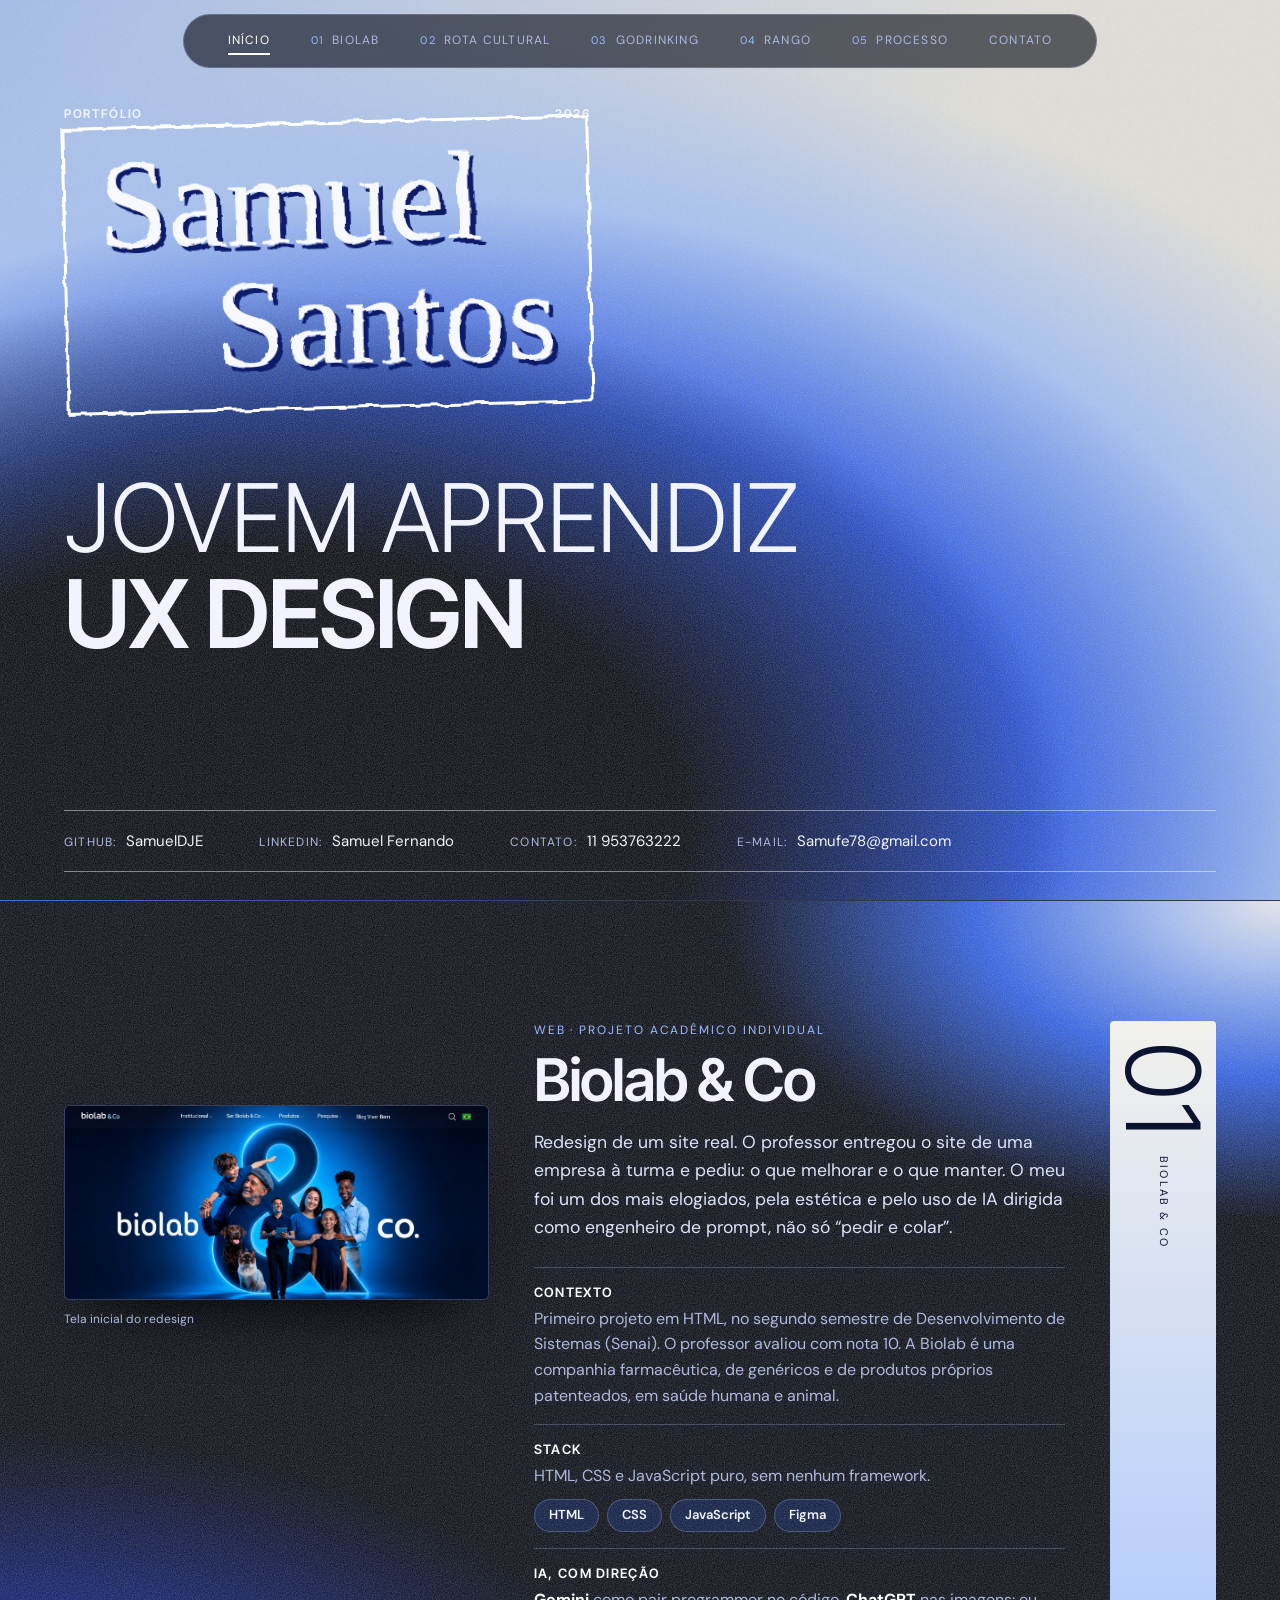
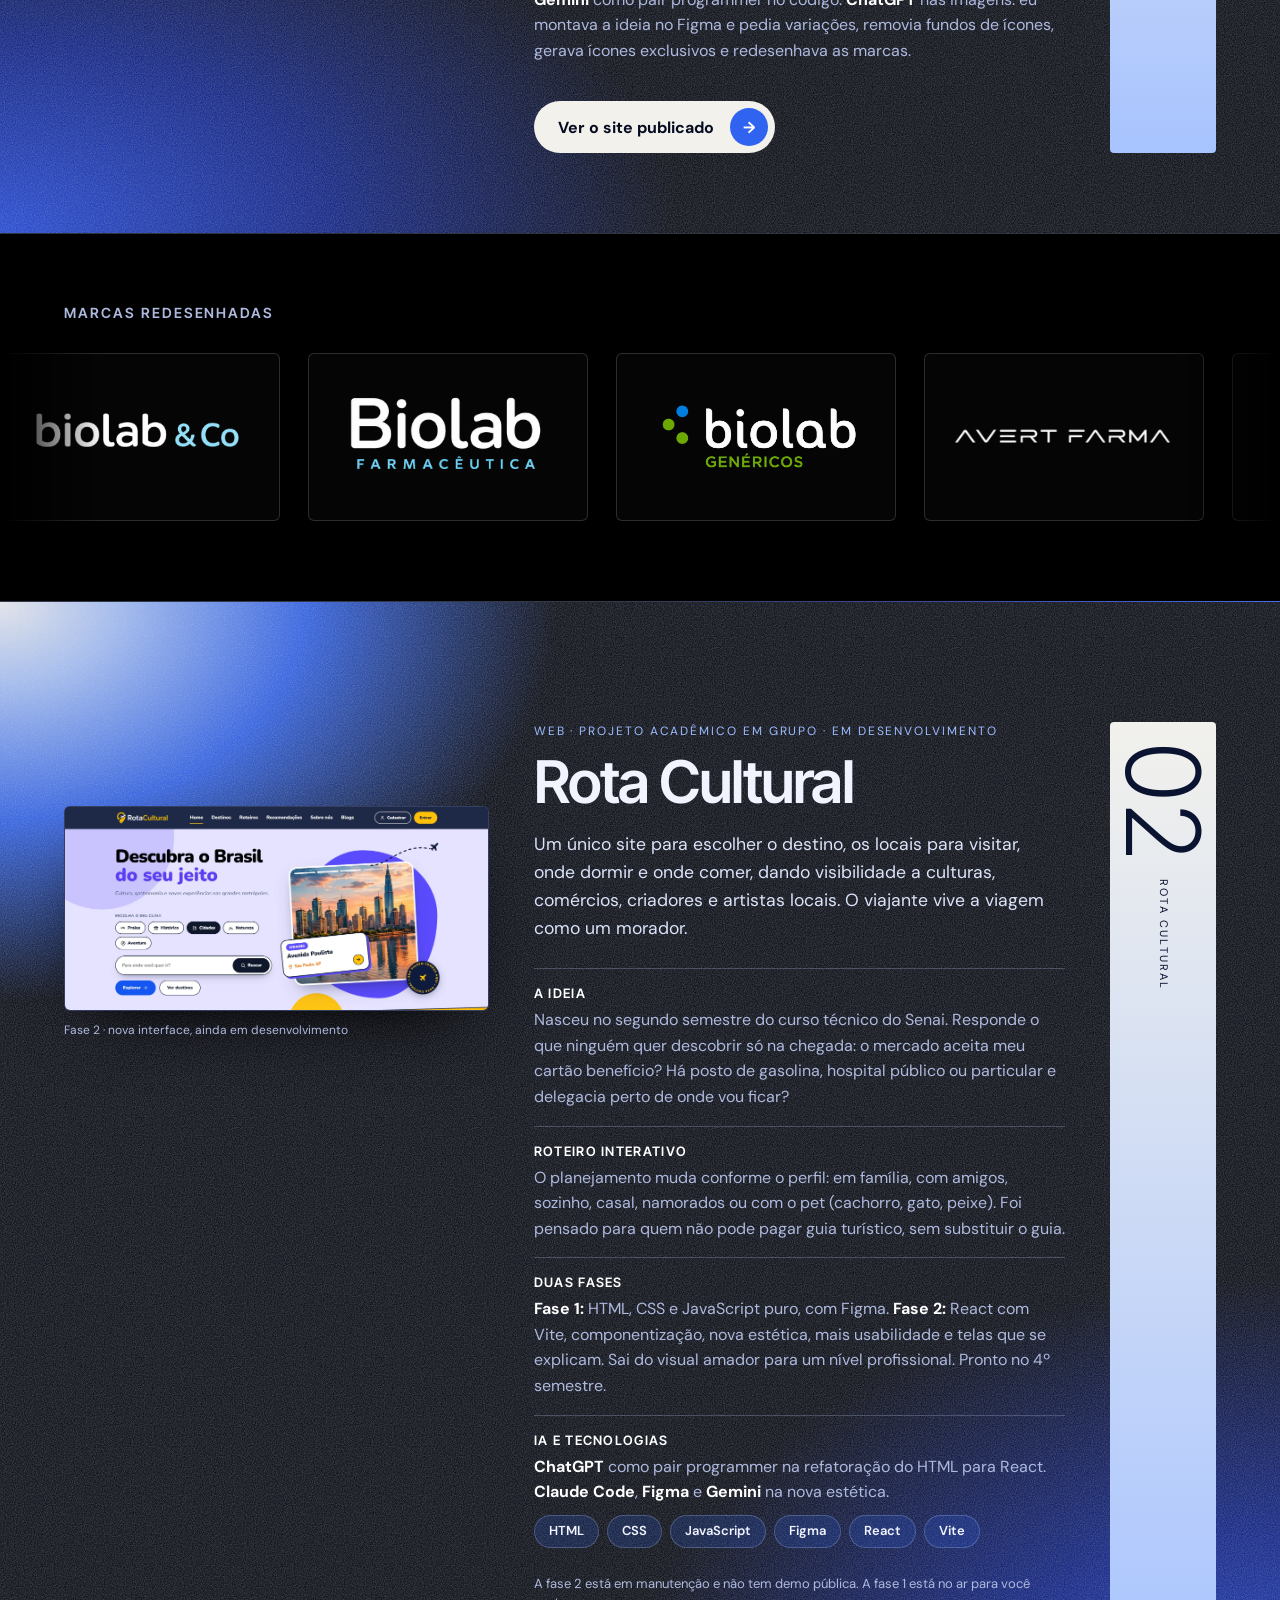
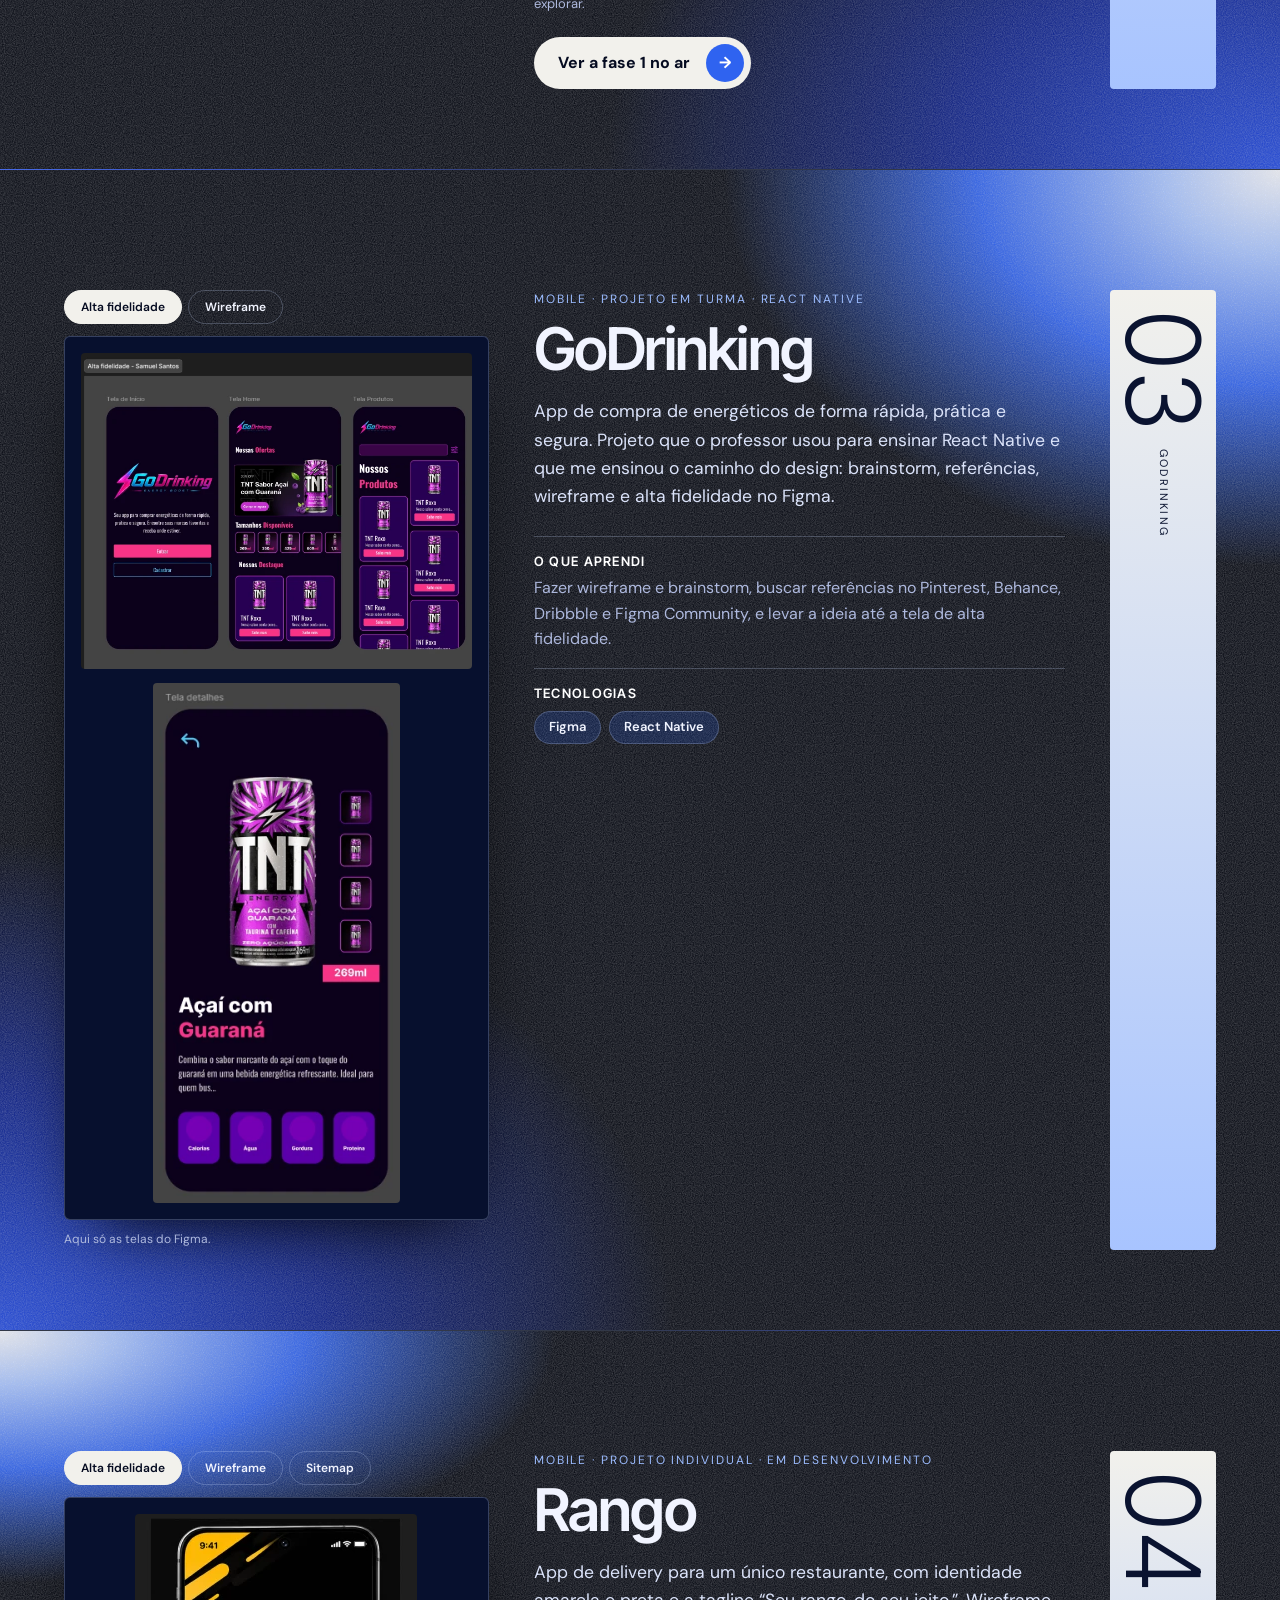
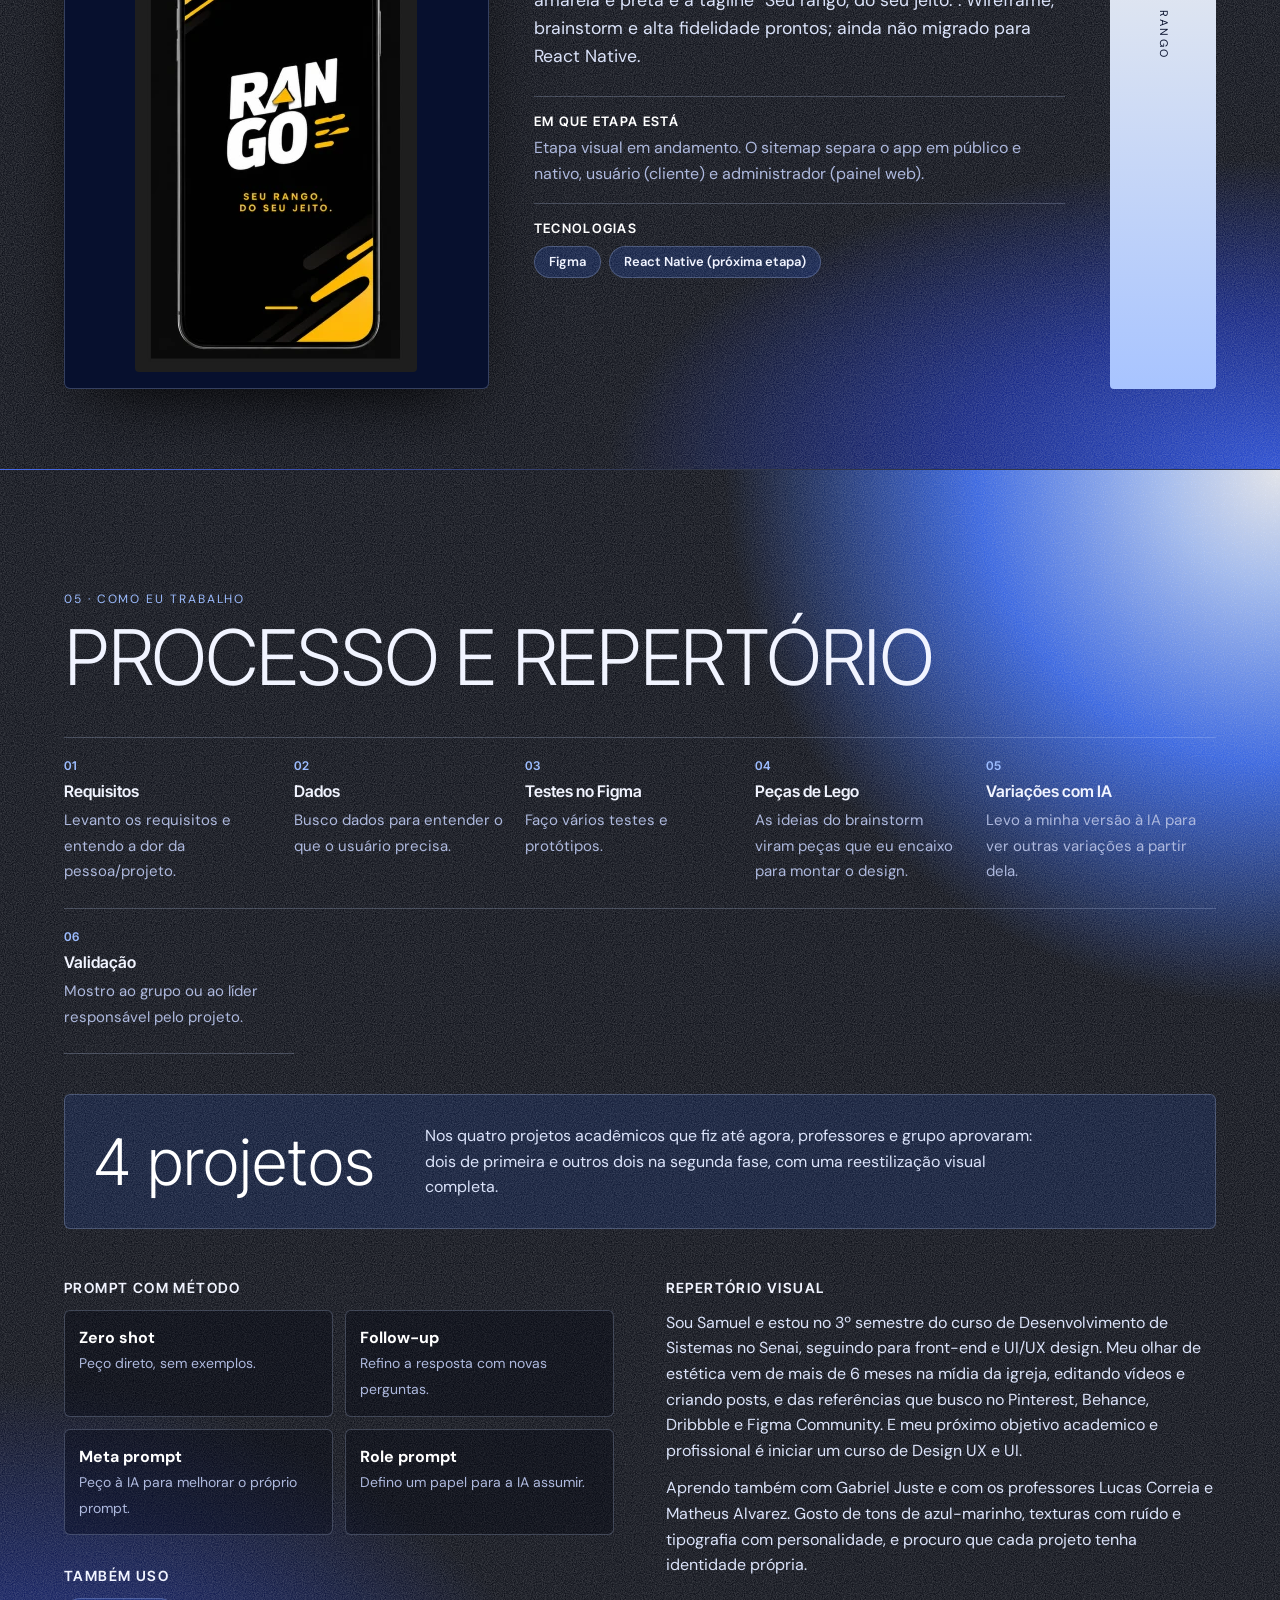
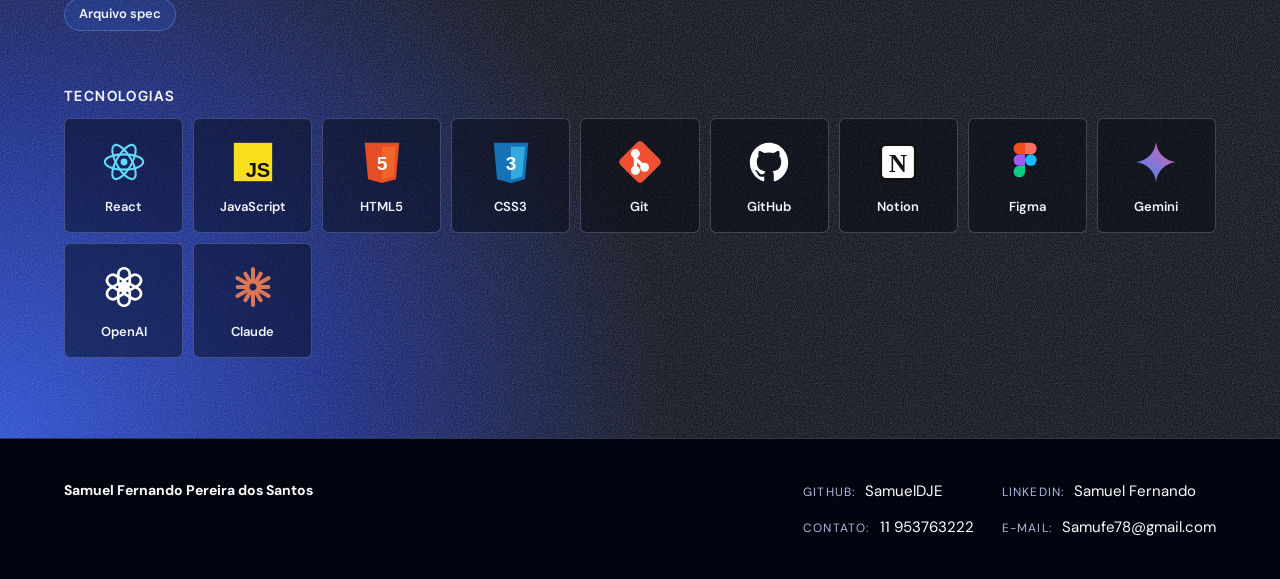
==== commit 37b3550f: "atualização de estetica e adição de contato" ====
--- a/index.html
+++ b/index.html
@@ -1,435 +1,516 @@
-<!DOCTYPE html>
-
-<html lang="pt-BR"><!--
- =====================================================
- DOCUMENTO PRINCIPAL — PORTFÓLIO
- ===================================================== -->
+<!doctype html>
+<html lang="pt-BR">
 
 <head>
-     <meta charset="utf-8" />
-     <meta content="width=device-width, initial-scale=1, viewport-fit=cover" name="viewport" />
+     <meta charset="utf-8">
+     <meta name="viewport" content="width=device-width, initial-scale=1, viewport-fit=cover">
      <title>Samuel Santos — Portfólio Jovem Aprendiz UX Design</title>
-     <meta content="Portfólio de Samuel Fernando Pereira dos Santos, candidato a Jovem Aprendiz em UX Design."
-          name="description" />
-     <link href="https://fonts.googleapis.com" rel="preconnect" />
-     <link crossorigin="" href="https://fonts.gstatic.com" rel="preconnect" />
-     <link href="https://fonts.googleapis.com/css2?family=Inter+Tight:wght@300;400;600&amp;family=Permanent+Marker&amp;family=DM+Sans:wght@400;600;700&amp;display=swap"
-          rel="stylesheet" />
-
-     <link href="src/styles/main.css" rel="stylesheet" />
+     <meta name="description"
+          content="Portfólio de Samuel Fernando Pereira dos Santos, candidato a Jovem Aprendiz em UX Design.">
+     <link rel="preconnect" href="https://fonts.googleapis.com">
+     <link rel="preconnect" href="https://fonts.gstatic.com" crossorigin>
+     <link rel="stylesheet"
+          href="https://fonts.googleapis.com/css2?family=Inter+Tight:wght@300;400;600&family=Permanent+Marker&family=DM+Sans:wght@400;600;700&display=swap">
+     <link rel="stylesheet" href="src/styles/style.css">
 </head>
 
 <body>
      <!-- Filtro SVG que deixa o nome com borda “desenhada à mão” -->
-     <svg aria-hidden="true" height="0" style="position:absolute" width="0">
+     <svg width="0" height="0" aria-hidden="true" style="position:absolute">
           <filter id="rough">
-               <feturbulence basefrequency=".035" numoctaves="3" seed="4" type="fractalNoise"></feturbulence>
-               <fedisplacementmap in="SourceGraphic" scale="7"></fedisplacementmap>
+               <feTurbulence type="fractalNoise" baseFrequency=".035" numOctaves="3" seed="4" />
+               <feDisplacementMap in="SourceGraphic" scale="7" />
           </filter>
      </svg>
+
      <!-- =====================================================
-     BARRA SUPERIOR
-     ===================================================== -->
-     <header class="portfolio__top">
-          <nav aria-label="Seções">
-               <div class="portfolio__l"><a href="#inicio">Início</a><a href="#biolab">01 Biolab</a><a href="#rota">02
-                         Rota Cultural</a><a href="#godrinking">03 GoDrinking</a><a href="#rango">04 Rango</a><a
-                         href="#processo">Processo</a></div>
-               <a class="portfolio__r" href="#contato">Contato</a>
+     NAVBAR
+     Web: pílula centralizada com os links das seções. Mobile: só o ícone do hambúrguer, que abre o menu em tela cheia.
+     ===================================================== -->
+     <header class="navbar">
+          <nav class="navbar__bar" aria-label="Seções">
+               <div class="navbar__list" id="menu"><a class="navbar__link" href="#inicio">Início</a><a
+                         class="navbar__link" href="#biolab"><b class="navbar__num">01</b>Biolab</a><a
+                         class="navbar__link" href="#rota"><b class="navbar__num">02</b>Rota Cultural</a><a
+                         class="navbar__link" href="#godrinking"><b class="navbar__num">03</b>GoDrinking</a><a
+                         class="navbar__link" href="#rango"><b class="navbar__num">04</b>Rango</a><a
+                         class="navbar__link" href="#processo"><b class="navbar__num">05</b>Processo</a><a
+                         class="navbar__link" href="#contato">Contato</a></div>
+               <button class="navbar__burger" type="button" aria-expanded="false" aria-controls="menu"
+                    aria-label="Abrir menu"><span class="navbar__line"></span><span
+                         class="navbar__line"></span></button>
           </nav>
      </header>
+
      <main>
           <!-- =====================================================
-     CAPA
-     ===================================================== -->
-          <section class="portfolio__hero portfolio__slide" id="inicio">
+     CAPA (HERO)
+     Primeira tela: nome desenhado à mão, "Jovem Aprendiz UX Design" e os contatos (GitHub, LinkedIn, telefone e e-mail).
+     ===================================================== -->
+          <section class="hero slide" id="inicio">
                <div>
-                    <div class="portfolio__tag"><small class="portfolio__a">PORTFÓLIO</small><small
-                              class="portfolio__b">2026</small>
-                         <h1 class="portfolio__name"><span>Samuel</span><span>Santos</span></h1>
-                    </div>
-                    <p class="portfolio__big">Jovem Aprendiz<br /><b>UX Design</b></p>
-               </div>
-               <address class="portfolio__contacts" id="contato" style="font-style:normal">
-                    <a href="https://github.com/SamuelDJE"><small>GitHub:</small>SamuelDJE</a>
-                    <a href="https://wa.me/5511953763222" target="_blank"><small>Contato:</small>11 953763222</a>
-                    <a href="mailto:Samufe78@gmail.com"><small>E-mail:</small>Samufe78@gmail.com</a>
+                    <div class="hero__tag"><small class="hero__label hero__label--left">PORTFÓLIO</small><small
+                              class="hero__label hero__label--right">2026</small>
+                         <h1 class="hero__name"><span class="hero__name-line">Samuel</span><span
+                                   class="hero__name-line">Santos</span></h1>
+                    </div>
+                    <p class="hero__title">Jovem Aprendiz<br><b class="hero__title-strong">UX Design</b></p>
+               </div>
+               <address class="hero__contacts" id="contato">
+                    <a class="hero__contact" href="https://github.com/SamuelDJE" target="_blank" rel="noopener"><small
+                              class="hero__contact-label">GitHub:</small>SamuelDJE</a>
+                    <a class="hero__contact" href="https://www.linkedin.com/in/samuel-fernando-098612269"
+                         target="_blank" rel="noopener"><small class="hero__contact-label">LinkedIn:</small>Samuel
+                         Fernando</a>
+                    <a class="hero__contact" href="https://wa.me/5511953763222" target="_blank" ><small
+                              class="hero__contact-label">Contato:</small>11 953763222</a>
+                    <a class="hero__contact" href="mailto:Samufe78@gmail.com"><small
+                              class="hero__contact-label">E-mail:</small>Samufe78@gmail.com</a>
                </address>
           </section>
+
           <!-- =====================================================
      01 · BIOLAB
-     ===================================================== -->
-          <section class="portfolio__proj portfolio__slide portfolio__dk" id="biolab">
-               <div class="portfolio__glow"></div>
-               <div class="portfolio__row">
-                    <div class="portfolio__vis portfolio__rv">
-                         <figure class="portfolio__shot" style="margin:0"><img
-                                   alt="Tela inicial do redesign da Biolab &amp; Co" data-zoom="" height="862"
-                                   src="src/images/biolab-interface.webp" width="1893" /></figure>
-                         <p class="portfolio__cap">Tela inicial do redesign</p>
-                    </div>
-                    <div class="portfolio__info">
-                         <p class="portfolio__eyebrow">Web · Projeto acadêmico individual</p>
-                         <h2>Biolab &amp; Co</h2>
-                         <p class="portfolio__lead">Redesign de um site real. O professor entregou o site de uma empresa
-                              à turma e pediu: o que melhorar e o que manter. O meu foi um dos mais elogiados, pela
+     Projeto web acadêmico: redesign de um site real, com tela inicial à esquerda e contexto, stack e uso de IA à direita.
+     ===================================================== -->
+          <section class="project slide slide--dark" id="biolab">
+               <div class="project__row">
+                    <div class="project__visual">
+                         <figure class="project__shot"><img class="project__img" src="/src/img/biolab-home.webp"
+                                   alt="Tela inicial do redesign da Biolab & Co" width="1893" height="862"></figure>
+                         <p class="project__caption">Tela inicial do redesign</p>
+                    </div>
+                    <div class="project__info">
+                         <p class="eyebrow">Web · Projeto acadêmico individual</p>
+                         <h2 class="project__title">Biolab &amp; Co</h2>
+                         <p class="project__lead">Redesign de um site real. O professor entregou o site de uma empresa à
+                              turma e pediu: o que melhorar e o que manter. O meu foi um dos mais elogiados, pela
                               estética e pelo uso de IA dirigida como engenheiro de prompt, não só “pedir e colar”.</p>
-                         <div class="portfolio__blk">
-                              <h3>Contexto</h3>
-                              <p>Primeiro projeto em HTML, no segundo semestre de Desenvolvimento de Sistemas (Senai). O
-                                   professor avaliou com nota 10. A Biolab é uma companhia farmacêutica, de genéricos e
-                                   de produtos próprios patenteados, em saúde humana e animal.</p>
-                         </div>
-                         <div class="portfolio__blk">
-                              <h3>Stack</h3>
-                              <p>HTML, CSS e JavaScript puro, sem nenhum framework.</p>
-                              <ul class="portfolio__chips">
-                                   <li>HTML</li>
-                                   <li>CSS</li>
-                                   <li>JavaScript</li>
-                                   <li>Figma</li>
+                         <div class="project__block">
+                              <h3 class="project__block-title">Contexto</h3>
+                              <p class="project__text">Primeiro projeto em HTML, no segundo semestre de Desenvolvimento
+                                   de Sistemas (Senai). O professor avaliou com nota 10. A Biolab é uma companhia
+                                   farmacêutica, de genéricos e de produtos próprios patenteados, em saúde humana e
+                                   animal.</p>
+                         </div>
+                         <div class="project__block">
+                              <h3 class="project__block-title">Stack</h3>
+                              <p class="project__text">HTML, CSS e JavaScript puro, sem nenhum framework.</p>
+                              <ul class="chips">
+                                   <li class="chips__item">HTML</li>
+                                   <li class="chips__item">CSS</li>
+                                   <li class="chips__item">JavaScript</li>
+                                   <li class="chips__item">Figma</li>
                               </ul>
                          </div>
-                         <div class="portfolio__blk">
-                              <h3>IA, com direção</h3>
-                              <p><b>Gemini</b> como pair programmer no código. <b>ChatGPT</b> nas imagens: eu montava a
-                                   ideia no Figma e pedia variações, removia fundos de ícones, gerava ícones exclusivos
-                                   e redesenhava as marcas.</p>
-                         </div>
-                         <a class="portfolio__btn" href="https://projeto-biolab.vercel.app/" rel="noopener"
-                              target="_blank">Ver o site publicado <i aria-hidden="true">→</i></a>
-                    </div>
-                    <div class="portfolio__side"><span class="portfolio__num">01</span><small>Biolab &amp; Co</small>
-                    </div>
-               </div>
-          </section>
-          <!-- Marcas redesenhadas, em fundo preto -->
-          <section aria-label="Marcas redesenhadas" class="portfolio__band">
-               <h3>Marcas redesenhadas</h3>
-               <div class="portfolio__marq">
-                    <ul class="portfolio__track" id="track">
-                         <li><img alt="Biolab &amp; Co" loading="lazy" src="src/images/marca-co.svg" /></li>
-                         <li><img alt="Biolab Farmacêutica" loading="lazy" src="src/images/marca-farmac-utica.svg" />
-                         </li>
-                         <li><img alt="Biolab Genéricos" loading="lazy" src="src/images/marca-gen-ricos.svg" /></li>
-                         <li><img alt="Avert Saúde Humana" loading="lazy" src="src/images/imagem-projeto-05.svg" /></li>
-                         <li><img alt="Avert Saúde Animal" loading="lazy" src="src/images/imagem-projeto-06.svg" /></li>
-                         <li><img alt="Exzell Pharma" loading="lazy" src="src/images/imagem-projeto-07.svg" /></li>
-                         <li><img alt="PetNutrition" loading="lazy" src="src/images/imagem-projeto-08.svg" /></li>
+                         <div class="project__block">
+                              <h3 class="project__block-title">IA, com direção</h3>
+                              <p class="project__text"><strong class="project__text-strong">Gemini</strong> como pair
+                                   programmer no código. <strong class="project__text-strong">ChatGPT</strong> nas
+                                   imagens: eu montava a ideia no Figma e pedia variações, removia fundos de ícones,
+                                   gerava ícones exclusivos e redesenhava as marcas.</p>
+                         </div>
+                         <a class="button" href="https://projeto-biolab.vercel.app/" target="_blank" rel="noopener">Ver
+                              o site publicado <i class="button__icon" aria-hidden="true">→</i></a>
+                    </div>
+                    <div class="project__side"><span class="project__number">01</span><small
+                              class="project__side-label">Biolab &amp; Co</small></div>
+               </div>
+          </section>
+          <!-- =====================================================
+     MARCAS REDESENHADAS (Biolab)
+     Carrossel em fundo preto com as 7 marcas redesenhadas. Passa sozinho e pausa com o mouse em cima.
+     ===================================================== -->
+          <section class="brands" aria-label="Marcas redesenhadas">
+               <div class="brands__header">
+                    <h3 class="brands__title">Marcas redesenhadas</h3>
+               </div>
+               <div class="brands__marquee">
+                    <ul class="brands__track">
+                         <li class="brands__item"><img class="brands__img" src="/src/img/logo-biolab-co.svg"
+                                   alt="Biolab & Co" loading="lazy"></li>
+                         <li class="brands__item"><img class="brands__img" src="/src/img/logo-biolab-farmaceutica.svg"
+                                   alt="Biolab Farmacêutica" loading="lazy"></li>
+                         <li class="brands__item"><img class="brands__img" src="/src/img/logo-biolab-genericos.svg"
+                                   alt="Biolab Genéricos" loading="lazy"></li>
+                         <li class="brands__item"><img class="brands__img" src="/src/img/logo-avert-saude-humana.svg"
+                                   alt="Avert Saúde Humana" loading="lazy"></li>
+                         <li class="brands__item"><img class="brands__img" src="/src/img/logo-avert-saude-animal.svg"
+                                   alt="Avert Saúde Animal" loading="lazy"></li>
+                         <li class="brands__item"><img class="brands__img" src="/src/img/logo-exzell-pharma.svg"
+                                   alt="Exzell Pharma" loading="lazy"></li>
+                         <li class="brands__item"><img class="brands__img" src="/src/img/logo-petnutrition.svg"
+                                   alt="PetNutrition" loading="lazy"></li>
                     </ul>
                </div>
           </section>
+
           <!-- =====================================================
      02 · ROTA CULTURAL
-     ===================================================== -->
-          <section class="portfolio__proj portfolio__slide portfolio__dk" id="rota">
-               <div class="portfolio__glow"></div>
-               <div class="portfolio__row">
-                    <div class="portfolio__vis portfolio__rv">
-                         <figure class="portfolio__shot" style="margin:0"><img
-                                   alt="Fase 2 do Rota Cultural: nova interface em desenvolvimento" data-zoom=""
-                                   height="906" src="src/images/rota-cultural-interface.webp" width="1892" /></figure>
-                         <p class="portfolio__cap">Fase 2 · nova interface, ainda em desenvolvimento</p>
-                    </div>
-                    <div class="portfolio__info">
-                         <p class="portfolio__eyebrow">Web · Projeto acadêmico em grupo · Em desenvolvimento</p>
-                         <h2>Rota Cultural</h2>
-                         <p class="portfolio__lead">Um único site para escolher o destino, os locais para visitar, onde
+     Projeto web em grupo: site de turismo cultural, com a fase 2 (React) em desenvolvimento.
+     ===================================================== -->
+          <section class="project slide slide--mirror" id="rota">
+               <div class="project__row">
+                    <div class="project__visual">
+                         <figure class="project__shot"><img class="project__img" src="/src/img/rota-cultural-fase2.webp"
+                                   alt="Fase 2 do Rota Cultural: nova interface em desenvolvimento" width="1892"
+                                   height="906"></figure>
+                         <p class="project__caption">Fase 2 · nova interface, ainda em desenvolvimento</p>
+                    </div>
+                    <div class="project__info">
+                         <p class="eyebrow">Web · Projeto acadêmico em grupo · Em desenvolvimento</p>
+                         <h2 class="project__title">Rota Cultural</h2>
+                         <p class="project__lead">Um único site para escolher o destino, os locais para visitar, onde
                               dormir e onde comer, dando visibilidade a culturas, comércios, criadores e artistas
                               locais. O viajante vive a viagem como um morador.</p>
-                         <div class="portfolio__blk">
-                              <h3>A ideia</h3>
-                              <p>Nasceu no segundo semestre do curso técnico do Senai. Responde o que ninguém quer
-                                   descobrir só na chegada: o mercado aceita meu cartão benefício? Há posto de gasolina,
-                                   hospital público ou particular e delegacia perto de onde vou ficar?</p>
-                         </div>
-                         <div class="portfolio__blk">
-                              <h3>Roteiro interativo</h3>
-                              <p>O planejamento muda conforme o perfil: em família, com amigos, sozinho, casal,
-                                   namorados ou com o pet (cachorro, gato, peixe). Foi pensado para quem não pode pagar
-                                   guia turístico, sem substituir o guia.</p>
-                         </div>
-                         <div class="portfolio__blk">
-                              <h3>Duas fases</h3>
-                              <p><b>Fase 1:</b> HTML, CSS e JavaScript puro, com Figma. <b>Fase 2:</b> React com Vite,
-                                   componentização, nova estética, mais usabilidade e telas que se explicam. Sai do
-                                   visual amador para um nível profissional. Pronto no 4º semestre.</p>
-                         </div>
-                         <div class="portfolio__blk">
-                              <h3>IA e tecnologias</h3>
-                              <p><b>ChatGPT</b> como pair programmer na refatoração do HTML para React. <b>Claude
-                                        Code</b>, <b>Figma</b> e <b>Gemini</b> na nova estética.</p>
-                              <ul class="portfolio__chips">
-                                   <li>HTML</li>
-                                   <li>CSS</li>
-                                   <li>JavaScript</li>
-                                   <li>Figma</li>
-                                   <li>React</li>
-                                   <li>Vite</li>
+                         <div class="project__block">
+                              <h3 class="project__block-title">A ideia</h3>
+                              <p class="project__text">Nasceu no segundo semestre do curso técnico do Senai. Responde o
+                                   que ninguém quer descobrir só na chegada: o mercado aceita meu cartão benefício? Há
+                                   posto de gasolina, hospital público ou particular e delegacia perto de onde vou
+                                   ficar?</p>
+                         </div>
+                         <div class="project__block">
+                              <h3 class="project__block-title">Roteiro interativo</h3>
+                              <p class="project__text">O planejamento muda conforme o perfil: em família, com amigos,
+                                   sozinho, casal, namorados ou com o pet (cachorro, gato, peixe). Foi pensado para quem
+                                   não pode pagar guia turístico, sem substituir o guia.</p>
+                         </div>
+                         <div class="project__block">
+                              <h3 class="project__block-title">Duas fases</h3>
+                              <p class="project__text"><strong class="project__text-strong">Fase 1:</strong> HTML, CSS e
+                                   JavaScript puro, com Figma. <strong class="project__text-strong">Fase 2:</strong>
+                                   React com Vite, componentização, nova estética, mais usabilidade e telas que se
+                                   explicam. Sai do visual amador para um nível profissional. Pronto no 4º semestre.</p>
+                         </div>
+                         <div class="project__block">
+                              <h3 class="project__block-title">IA e tecnologias</h3>
+                              <p class="project__text"><strong class="project__text-strong">ChatGPT</strong> como pair
+                                   programmer na refatoração do HTML para React. <strong
+                                        class="project__text-strong">Claude Code</strong>, <strong
+                                        class="project__text-strong">Figma</strong> e <strong
+                                        class="project__text-strong">Gemini</strong> na nova estética.</p>
+                              <ul class="chips">
+                                   <li class="chips__item">HTML</li>
+                                   <li class="chips__item">CSS</li>
+                                   <li class="chips__item">JavaScript</li>
+                                   <li class="chips__item">Figma</li>
+                                   <li class="chips__item">React</li>
+                                   <li class="chips__item">Vite</li>
                               </ul>
                          </div>
-                         <p class="portfolio__note">A fase 2 está em manutenção e não tem demo pública. A fase 1 está no
+                         <p class="project__note">A fase 2 está em manutenção e não tem demo pública. A fase 1 está no
                               ar para você explorar.</p>
-                         <a class="portfolio__btn" href="https://rota-cultural.vercel.app/" rel="noopener"
-                              target="_blank">Ver a fase 1 no ar <i aria-hidden="true">→</i></a>
-                    </div>
-                    <div class="portfolio__side"><span class="portfolio__num">02</span><small>Rota Cultural</small>
-                    </div>
-               </div>
-          </section>
+                         <a class="button" href="https://rota-cultural.vercel.app/" target="_blank" rel="noopener">Ver a
+                              fase 1 no ar <i class="button__icon" aria-hidden="true">→</i></a>
+                    </div>
+                    <div class="project__side"><span class="project__number">02</span><small
+                              class="project__side-label">Rota Cultural</small></div>
+               </div>
+          </section>
+
           <!-- =====================================================
      03 · GODRINKING
-     ===================================================== -->
-          <section class="portfolio__proj portfolio__slide portfolio__dk" id="godrinking">
-               <div class="portfolio__glow"></div>
-               <div class="portfolio__row">
-                    <div class="portfolio__vis portfolio__rv" data-tabs="">
-                         <div class="portfolio__tabs" role="tablist"><button aria-selected="true" data-tab="g1"
-                                   role="tab">Alta fidelidade</button><button aria-selected="false" data-tab="g2"
-                                   role="tab">Wireframe</button></div>
-                         <div id="g1" role="tabpanel">
-                              <div class="portfolio__shot portfolio__stage"><img
-                                        alt="Alta fidelidade do GoDrinking: início, home e produtos" data-zoom=""
-                                        height="571" src="src/images/godrinking-interface.webp" width="706" /><img
-                                        alt="Tela de detalhes do produto" class="portfolio__tall" data-zoom=""
-                                        height="625" src="src/images/imagem-projeto-11.webp" width="297" /></div>
-                         </div>
-                         <div hidden="" id="g2" role="tabpanel">
-                              <div class="portfolio__shot portfolio__stage"><img alt="Wireframe do GoDrinking"
-                                        data-zoom="" height="526" src="src/images/godrinking-interface-2.webp"
-                                        width="1080" /></div>
-                         </div>
-                         <p class="portfolio__cap">Aqui só as telas do Figma.</p>
-                    </div>
-                    <div class="portfolio__info">
-                         <p class="portfolio__eyebrow">Mobile · Projeto em turma · React Native</p>
-                         <h2>GoDrinking</h2>
-                         <p class="portfolio__lead">App de compra de energéticos de forma rápida, prática e segura.
+     Projeto mobile em turma: app de compra de energéticos, com abas de alta fidelidade e wireframe.
+     ===================================================== -->
+          <section class="project slide slide--dark" id="godrinking">
+               <div class="project__row">
+                    <div class="project__visual" data-tabs>
+                         <div class="project__tabs" role="tablist"><button class="project__tab" role="tab"
+                                   aria-selected="true" data-tab="g1">Alta fidelidade</button><button
+                                   class="project__tab" role="tab" aria-selected="false"
+                                   data-tab="g2">Wireframe</button></div>
+                         <div class="project__panel" role="tabpanel" id="g1">
+                              <div class="project__shot project__shot--stage"><img class="project__img"
+                                        src="/src/img/godrinking-alta-fidelidade.webp"
+                                        alt="Alta fidelidade do GoDrinking: início, home e produtos" width="706"
+                                        height="571"><img class="project__img project__img--tall"
+                                        src="/src/img/godrinking-detalhes.webp" alt="Tela de detalhes do produto" width="297"
+                                        height="625"></div>
+                         </div>
+                         <div class="project__panel" role="tabpanel" id="g2" hidden>
+                              <div class="project__shot project__shot--stage"><img class="project__img"
+                                        src="/src/img/godrinking-wireframe.webp" alt="Wireframe do GoDrinking" width="1080"
+                                        height="526"></div>
+                         </div>
+                         <p class="project__caption">Aqui só as telas do Figma.</p>
+                    </div>
+                    <div class="project__info">
+                         <p class="eyebrow">Mobile · Projeto em turma · React Native</p>
+                         <h2 class="project__title">GoDrinking</h2>
+                         <p class="project__lead">App de compra de energéticos de forma rápida, prática e segura.
                               Projeto que o professor usou para ensinar React Native e que me ensinou o caminho do
                               design: brainstorm, referências, wireframe e alta fidelidade no Figma.</p>
-                         <div class="portfolio__blk">
-                              <h3>O que aprendi</h3>
-                              <p>Fazer wireframe e brainstorm, buscar referências no Pinterest, Behance, Dribbble e
-                                   Figma Community, e levar a ideia até a tela de alta fidelidade.</p>
-                         </div>
-                         <div class="portfolio__blk">
-                              <h3>Tecnologias</h3>
-                              <ul class="portfolio__chips">
-                                   <li>Figma</li>
-                                   <li>React Native</li>
+                         <div class="project__block">
+                              <h3 class="project__block-title">O que aprendi</h3>
+                              <p class="project__text">Fazer wireframe e brainstorm, buscar referências no Pinterest,
+                                   Behance, Dribbble e Figma Community, e levar a ideia até a tela de alta fidelidade.
+                              </p>
+                         </div>
+                         <div class="project__block">
+                              <h3 class="project__block-title">Tecnologias</h3>
+                              <ul class="chips">
+                                   <li class="chips__item">Figma</li>
+                                   <li class="chips__item">React Native</li>
                               </ul>
                          </div>
                     </div>
-                    <div class="portfolio__side"><span class="portfolio__num">03</span><small>GoDrinking</small></div>
-               </div>
-          </section>
+                    <div class="project__side"><span class="project__number">03</span><small
+                              class="project__side-label">GoDrinking</small></div>
+               </div>
+          </section>
+
           <!-- =====================================================
      04 · RANGO
-     ===================================================== -->
-          <section class="portfolio__proj portfolio__slide portfolio__dk" id="rango">
-               <div class="portfolio__glow"></div>
-               <div class="portfolio__row">
-                    <div class="portfolio__vis portfolio__rv" data-tabs="">
-                         <div class="portfolio__tabs" role="tablist"><button aria-selected="true" data-tab="r1"
-                                   role="tab">Alta fidelidade</button><button aria-selected="false" data-tab="r2"
-                                   role="tab">Wireframe</button><button aria-selected="false" data-tab="r3"
-                                   role="tab">Sitemap</button></div>
-                         <div id="r1" role="tabpanel">
-                              <div class="portfolio__shot portfolio__stage"><img alt="Tela de abertura do Rango"
-                                        class="portfolio__tall" data-zoom="" height="458"
-                                        src="src/images/rango-tela-inicial.webp" width="282" /></div>
-                         </div>
-                         <div hidden="" id="r2" role="tabpanel">
-                              <div class="portfolio__shot portfolio__stage"><img
+     Projeto mobile individual: app de delivery, com abas de alta fidelidade, wireframe e sitemap.
+     ===================================================== -->
+          <section class="project slide slide--mirror" id="rango">
+               <div class="project__row">
+                    <div class="project__visual" data-tabs>
+                         <div class="project__tabs" role="tablist"><button class="project__tab" role="tab"
+                                   aria-selected="true" data-tab="r1">Alta fidelidade</button><button
+                                   class="project__tab" role="tab" aria-selected="false"
+                                   data-tab="r2">Wireframe</button><button class="project__tab" role="tab"
+                                   aria-selected="false" data-tab="r3">Sitemap</button></div>
+                         <div class="project__panel" role="tabpanel" id="r1">
+                              <div class="project__shot project__shot--stage"><img
+                                        class="project__img project__img--tall" src="/src/img/rango-abertura.webp"
+                                        alt="Tela de abertura do Rango" width="282" height="458"></div>
+                         </div>
+                         <div class="project__panel" role="tabpanel" id="r2" hidden>
+                              <div class="project__shot project__shot--stage"><img class="project__img"
+                                        src="/src/img/rango-wireframe.webp"
                                         alt="Wireframes do Rango: splash, login, cadastro, esqueci a senha e home"
-                                        data-zoom="" height="538" src="src/images/rango-wireframes.webp" width="1107" />
-                              </div>
-                         </div>
-                         <div hidden="" id="r3" role="tabpanel">
-                              <div class="portfolio__shot portfolio__stage"><img
-                                        alt="Sitemap do Rango: público, cliente e administrador" class="portfolio__tall"
-                                        data-zoom="" height="747" src="src/images/rango-sitemap.webp" width="621" />
-                              </div>
-                         </div>
-                    </div>
-                    <div class="portfolio__info">
-                         <p class="portfolio__eyebrow">Mobile · Projeto individual · Em desenvolvimento</p>
-                         <h2>Rango</h2>
-                         <p class="portfolio__lead">App de delivery para um único restaurante, com identidade amarela e
+                                        width="1107" height="538"></div>
+                         </div>
+                         <div class="project__panel" role="tabpanel" id="r3" hidden>
+                              <div class="project__shot project__shot--stage"><img
+                                        class="project__img project__img--tall" src="/src/img/rango-sitemap.webp"
+                                        alt="Sitemap do Rango: público, cliente e administrador" width="621"
+                                        height="747"></div>
+                         </div>
+                    </div>
+                    <div class="project__info">
+                         <p class="eyebrow">Mobile · Projeto individual · Em desenvolvimento</p>
+                         <h2 class="project__title">Rango</h2>
+                         <p class="project__lead">App de delivery para um único restaurante, com identidade amarela e
                               preta e a tagline “Seu rango, do seu jeito.”. Wireframe, brainstorm e alta fidelidade
                               prontos; ainda não migrado para React Native.</p>
-                         <div class="portfolio__blk">
-                              <h3>Em que etapa está</h3>
-                              <p>Etapa visual em andamento. O sitemap separa o app em público e nativo, usuário
-                                   (cliente) e administrador (painel web).</p>
-                         </div>
-                         <div class="portfolio__blk">
-                              <h3>Tecnologias</h3>
-                              <ul class="portfolio__chips">
-                                   <li>Figma</li>
-                                   <li>React Native (próxima etapa)</li>
+                         <div class="project__block">
+                              <h3 class="project__block-title">Em que etapa está</h3>
+                              <p class="project__text">Etapa visual em andamento. O sitemap separa o app em público e
+                                   nativo, usuário (cliente) e administrador (painel web).</p>
+                         </div>
+                         <div class="project__block">
+                              <h3 class="project__block-title">Tecnologias</h3>
+                              <ul class="chips">
+                                   <li class="chips__item">Figma</li>
+                                   <li class="chips__item">React Native (próxima etapa)</li>
                               </ul>
                          </div>
                     </div>
-                    <div class="portfolio__side"><span class="portfolio__num">04</span><small>Rango</small></div>
-               </div>
-          </section>
+                    <div class="project__side"><span class="project__number">04</span><small
+                              class="project__side-label">Rango</small></div>
+               </div>
+          </section>
+
           <!-- =====================================================
      05 · COMO EU TRABALHO
-     ===================================================== -->
-          <section class="portfolio__proc portfolio__slide portfolio__dk" id="processo">
-               <div class="portfolio__glow"></div>
-               <div class="portfolio__wrap">
-                    <p class="portfolio__eyebrow">05 · Como eu trabalho</p>
-                    <h2>Processo e repertório</h2>
-                    <ol class="portfolio__steps portfolio__rv">
-                         <li><b>Requisitos</b><span>Levanto os requisitos e entendo a dor da pessoa/projeto.</span></li>
-                         <li><b>Dados</b><span>Busco dados para entender o que o usuário precisa.</span></li>
-                         <li><b>Testes no Figma</b><span>Faço vários testes e protótipos.</span></li>
-                         <li><b>Peças de Lego</b><span>As ideias do brainstorm viram peças que eu encaixo para montar o
-                                   design.</span></li>
-                         <li><b>Variações com IA</b><span>Levo a minha versão à IA para ver outras variações a partir
-                                   dela.</span></li>
-                         <li><b>Validação</b><span>Mostro ao grupo ou ao líder responsável pelo projeto.</span></li>
+     Etapas do processo, resultado dos projetos, tipos de prompt, tecnologias e repertório visual.
+     ===================================================== -->
+          <section class="process slide slide--dark" id="processo">
+               <div class="process__wrap">
+                    <p class="eyebrow">05 · Como eu trabalho</p>
+                    <h2 class="process__title">Processo e repertório</h2>
+                    <ol class="process__steps">
+                         <li class="process__step"><b class="process__step-title">Requisitos</b><span
+                                   class="process__step-text">Levanto os requisitos e entendo a dor da
+                                   pessoa/projeto.</span></li>
+                         <li class="process__step"><b class="process__step-title">Dados</b><span
+                                   class="process__step-text">Busco dados para entender o que o usuário precisa.</span>
+                         </li>
+                         <li class="process__step"><b class="process__step-title">Testes no Figma</b><span
+                                   class="process__step-text">Faço vários testes e protótipos.</span></li>
+                         <li class="process__step"><b class="process__step-title">Peças de Lego</b><span
+                                   class="process__step-text">As ideias do brainstorm viram peças que eu encaixo para
+                                   montar o design.</span></li>
+                         <li class="process__step"><b class="process__step-title">Variações com IA</b><span
+                                   class="process__step-text">Levo a minha versão à IA para ver outras variações a
+                                   partir dela.</span></li>
+                         <li class="process__step"><b class="process__step-title">Validação</b><span
+                                   class="process__step-text">Mostro ao grupo ou ao líder responsável pelo
+                                   projeto.</span></li>
                     </ol>
-                    <div class="portfolio__result portfolio__rv"><strong>4 projetos</strong>
-                         <p>Nos quatro projetos acadêmicos que fiz até agora, professores e grupo aprovaram: dois de
-                              primeira e outros dois na segunda fase, com uma reestilização visual completa.</p>
-                    </div>
-                    <div class="portfolio__two">
-                         <div class="portfolio__rv">
-                              <h3>Prompt com método</h3>
-                              <ul class="portfolio__prompts">
-                                   <li><b>Zero shot</b><span>Peço direto, sem exemplos.</span></li>
-                                   <li><b>Follow-up</b><span>Refino a resposta com novas perguntas.</span></li>
-                                   <li><b>Meta prompt</b><span>Peço à IA para melhorar o próprio prompt.</span></li>
-                                   <li><b>Role prompt</b><span>Defino um papel para a IA assumir.</span></li>
+                    <div class="process__result"><strong class="process__result-number">4 projetos</strong>
+                         <p class="process__result-text">Nos quatro projetos acadêmicos que fiz até agora, professores e
+                              grupo aprovaram: dois de primeira e outros dois na segunda fase, com uma reestilização
+                              visual completa.</p>
+                    </div>
+                    <div class="process__columns">
+                         <div>
+                              <h3 class="process__subtitle">Prompt com método</h3>
+                              <ul class="process__prompts">
+                                   <li class="process__prompt"><b class="process__prompt-title">Zero shot</b><span
+                                             class="process__prompt-text">Peço direto, sem exemplos.</span></li>
+                                   <li class="process__prompt"><b class="process__prompt-title">Follow-up</b><span
+                                             class="process__prompt-text">Refino a resposta com novas perguntas.</span>
+                                   </li>
+                                   <li class="process__prompt"><b class="process__prompt-title">Meta prompt</b><span
+                                             class="process__prompt-text">Peço à IA para melhorar o próprio
+                                             prompt.</span></li>
+                                   <li class="process__prompt"><b class="process__prompt-title">Role prompt</b><span
+                                             class="process__prompt-text">Defino um papel para a IA assumir.</span></li>
                               </ul>
-                              <h3 style="margin-top:32px">Também uso</h3>
-                              <ul class="portfolio__chips">
-                                   <li>Arquivo spec</li>
+                              <h3 class="process__subtitle process__subtitle--spaced">Também uso</h3>
+                              <ul class="chips">
+                                   <li class="chips__item">Arquivo spec</li>
                               </ul>
                          </div>
-                         <div class="portfolio__about portfolio__rv">
-                              <h3>Repertório visual</h3>
-                              <p>Sou Samuel e estou no 3º semestre do curso de Desenvolvimento de Sistemas no Senai,
-                                   seguindo para front-end e UI/UX design. Meu olhar de estética vem de mais de 6 meses
-                                   na mídia da igreja, editando vídeos e criando posts, e das referências que busco no
-                                   Pinterest, Behance, Dribbble e Figma Community.
-                              E meu próximo objetivo academico e profissional é iniciar um curso de Design UX e UI. </p>
-                              <p>Aprendo também com Gabriel Juste e com os professores Lucas Correia e Matheus Alvarez.
-                                   Gosto de tons de azul-marinho, texturas com ruído e tipografia com personalidade, e
-                                   procuro que cada projeto tenha identidade própria.</p>
-                         </div>
-                    </div>
-                    <div class="portfolio__rv" style="margin-top:56px">
-                         <h3 class="portfolio__tech-h">Tecnologias</h3>
-                         <ul class="portfolio__tech">
-                              <li><svg aria-hidden="true" fill="none" stroke="#61dafb" stroke-width="1.1"
-                                        viewbox="0 0 24 24">
-                                        <ellipse cx="12" cy="12" rx="10" ry="4"></ellipse>
-                                        <ellipse cx="12" cy="12" rx="10" ry="4" transform="rotate(60 12 12)"></ellipse>
-                                        <ellipse cx="12" cy="12" rx="10" ry="4" transform="rotate(120 12 12)"></ellipse>
-                                        <circle cx="12" cy="12" fill="#61dafb" r="1.8" stroke="none"></circle>
+                         <div class="process__about">
+                              <h3 class="process__subtitle">Repertório visual</h3>
+                              <p class="process__about-text">Sou Samuel e estou no 3º semestre do curso de Desenvolvimento de Sistemas no Senai,
+                              seguindo para front-end e UI/UX design. Meu olhar de estética vem de mais de 6 meses
+                              na mídia da igreja, editando vídeos e criando posts, e das referências que busco no
+                              Pinterest, Behance, Dribbble e Figma Community.
+                              E meu próximo objetivo academico e profissional é iniciar um curso de Design UX e UI.</p>
+                              <p class="process__about-text">Aprendo também com Gabriel Juste e com os professores Lucas
+                                   Correia e Matheus Alvarez. Gosto de tons de azul-marinho, texturas com ruído e
+                                   tipografia com personalidade, e procuro que cada projeto tenha identidade própria.
+                              </p>
+                         </div>
+                    </div>
+                    <div class="process__tech-block">
+                         <h3 class="process__subtitle">Tecnologias</h3>
+                         <ul class="process__tech">
+                              <li class="process__tech-item"><svg class="process__tech-icon" viewBox="0 0 24 24"
+                                        aria-hidden="true" fill="none" stroke="#61dafb" stroke-width="1.1">
+                                        <ellipse cx="12" cy="12" rx="10" ry="4" />
+                                        <ellipse cx="12" cy="12" rx="10" ry="4" transform="rotate(60 12 12)" />
+                                        <ellipse cx="12" cy="12" rx="10" ry="4" transform="rotate(120 12 12)" />
+                                        <circle cx="12" cy="12" r="1.8" fill="#61dafb" stroke="none" />
                                    </svg>React</li>
-                              <li><svg aria-hidden="true" viewbox="0 0 24 24">
-                                        <rect fill="#f7df1e" height="20" width="20" x="2" y="2"></rect><text fill="#111"
-                                             font-family="Arial,sans-serif" font-size="10.5" font-weight="800"
-                                             text-anchor="end" x="21" y="20">JS</text>
+                              <li class="process__tech-item"><svg class="process__tech-icon" viewBox="0 0 24 24"
+                                        aria-hidden="true">
+                                        <rect x="2" y="2" width="20" height="20" fill="#f7df1e" /><text x="21" y="20"
+                                             text-anchor="end" font-family="Arial,sans-serif" font-weight="800"
+                                             font-size="10.5" fill="#111">JS</text>
                                    </svg>JavaScript</li>
-                              <li><svg aria-hidden="true" viewbox="0 0 24 24">
-                                        <path d="M3 2l1.7 19L12 23l7.3-2L21 2z" fill="#e44d26"></path>
-                                        <path d="M12 4v17.2l5.9-1.6L19.3 4z" fill="#f16529"></path><text fill="#fff"
-                                             font-family="Arial,sans-serif" font-size="10" font-weight="800"
-                                             text-anchor="middle" x="12" y="16">5</text>
+                              <li class="process__tech-item"><svg class="process__tech-icon" viewBox="0 0 24 24"
+                                        aria-hidden="true">
+                                        <path d="M3 2l1.7 19L12 23l7.3-2L21 2z" fill="#e44d26" />
+                                        <path d="M12 4v17.2l5.9-1.6L19.3 4z" fill="#f16529" /><text x="12" y="16"
+                                             text-anchor="middle" font-family="Arial,sans-serif" font-weight="800"
+                                             font-size="10" fill="#fff">5</text>
                                    </svg>HTML5</li>
-                              <li><svg aria-hidden="true" viewbox="0 0 24 24">
-                                        <path d="M3 2l1.7 19L12 23l7.3-2L21 2z" fill="#1572b6"></path>
-                                        <path d="M12 4v17.2l5.9-1.6L19.3 4z" fill="#33a9dc"></path><text fill="#fff"
-                                             font-family="Arial,sans-serif" font-size="10" font-weight="800"
-                                             text-anchor="middle" x="12" y="16">3</text>
+                              <li class="process__tech-item"><svg class="process__tech-icon" viewBox="0 0 24 24"
+                                        aria-hidden="true">
+                                        <path d="M3 2l1.7 19L12 23l7.3-2L21 2z" fill="#1572b6" />
+                                        <path d="M12 4v17.2l5.9-1.6L19.3 4z" fill="#33a9dc" /><text x="12" y="16"
+                                             text-anchor="middle" font-family="Arial,sans-serif" font-weight="800"
+                                             font-size="10" fill="#fff">3</text>
                                    </svg>CSS3</li>
-                              <li><svg aria-hidden="true" viewbox="0 0 24 24">
-                                        <rect fill="#f05032" height="16.6" rx="2.2" transform="rotate(45 12 12)"
-                                             width="16.6" x="3.7" y="3.7"></rect>
-                                        <g fill="#fff" stroke="#fff" stroke-linecap="round" stroke-width="1.7">
-                                             <path d="M9.6 8v8M9.6 10.2l4.6 4.4"></path>
-                                             <circle cx="9.6" cy="7.6" r="1.5"></circle>
-                                             <circle cx="9.6" cy="16.4" r="1.5"></circle>
-                                             <circle cx="14.4" cy="14.8" r="1.5"></circle>
+                              <li class="process__tech-item"><svg class="process__tech-icon" viewBox="0 0 24 24"
+                                        aria-hidden="true">
+                                        <rect x="3.7" y="3.7" width="16.6" height="16.6" rx="2.2" fill="#f05032"
+                                             transform="rotate(45 12 12)" />
+                                        <g stroke="#fff" stroke-width="1.7" stroke-linecap="round" fill="#fff">
+                                             <path d="M9.6 8v8M9.6 10.2l4.6 4.4" />
+                                             <circle cx="9.6" cy="7.6" r="1.5" />
+                                             <circle cx="9.6" cy="16.4" r="1.5" />
+                                             <circle cx="14.4" cy="14.8" r="1.5" />
                                         </g>
                                    </svg>Git</li>
-                              <li><svg aria-hidden="true" fill="#fff" viewbox="0 0 24 24">
+                              <li class="process__tech-item"><svg class="process__tech-icon" viewBox="0 0 24 24"
+                                        aria-hidden="true" fill="#fff">
                                         <path
-                                             d="M12 2C6.48 2 2 6.58 2 12.25c0 4.53 2.87 8.37 6.84 9.73.5.1.68-.22.68-.49v-1.9c-2.78.62-3.37-1.2-3.37-1.2-.46-1.19-1.11-1.5-1.11-1.5-.9-.64.07-.62.07-.62 1 .07 1.53 1.06 1.53 1.06.89 1.57 2.34 1.12 2.91.86.09-.66.35-1.12.63-1.37-2.22-.26-4.56-1.14-4.56-5.06 0-1.12.39-2.03 1.03-2.75-.1-.26-.45-1.3.1-2.72 0 0 .84-.28 2.75 1.05a9.4 9.4 0 0 1 5 0c1.91-1.33 2.75-1.05 2.75-1.05.55 1.42.2 2.46.1 2.72.64.72 1.03 1.63 1.03 2.75 0 3.93-2.34 4.8-4.57 5.05.36.32.68.94.68 1.9v2.82c0 .27.18.59.69.49A10.25 10.25 0 0 0 22 12.25C22 6.58 17.52 2 12 2z">
-                                        </path>
+                                             d="M12 2C6.48 2 2 6.58 2 12.25c0 4.53 2.87 8.37 6.84 9.73.5.1.68-.22.68-.49v-1.9c-2.78.62-3.37-1.2-3.37-1.2-.46-1.19-1.11-1.5-1.11-1.5-.9-.64.07-.62.07-.62 1 .07 1.53 1.06 1.53 1.06.89 1.57 2.34 1.12 2.91.86.09-.66.35-1.12.63-1.37-2.22-.26-4.56-1.14-4.56-5.06 0-1.12.39-2.03 1.03-2.75-.1-.26-.45-1.3.1-2.72 0 0 .84-.28 2.75 1.05a9.4 9.4 0 0 1 5 0c1.91-1.33 2.75-1.05 2.75-1.05.55 1.42.2 2.46.1 2.72.64.72 1.03 1.63 1.03 2.75 0 3.93-2.34 4.8-4.57 5.05.36.32.68.94.68 1.9v2.82c0 .27.18.59.69.49A10.25 10.25 0 0 0 22 12.25C22 6.58 17.52 2 12 2z" />
                                    </svg>GitHub</li>
-                              <li><svg aria-hidden="true" viewbox="0 0 24 24">
-                                        <rect fill="#fff" height="18" rx="2.5" stroke="#111" stroke-width="1.4"
-                                             width="18" x="3" y="3"></rect><text fill="#111" font-family="Georgia,serif"
-                                             font-size="13" font-weight="700" text-anchor="middle" x="12"
-                                             y="17">N</text>
+                              <li class="process__tech-item"><svg class="process__tech-icon" viewBox="0 0 24 24"
+                                        aria-hidden="true">
+                                        <rect x="3" y="3" width="18" height="18" rx="2.5" fill="#fff" stroke="#111"
+                                             stroke-width="1.4" /><text x="12" y="17" text-anchor="middle"
+                                             font-family="Georgia,serif" font-weight="700" font-size="13"
+                                             fill="#111">N</text>
                                    </svg>Notion</li>
-                              <li><svg aria-hidden="true" viewbox="0 0 24 24">
-                                        <path d="M11 2H8a3 3 0 0 0 0 6h3z" fill="#f24e1e"></path>
-                                        <path d="M11 2h3a3 3 0 0 1 0 6h-3z" fill="#ff7262"></path>
-                                        <path d="M11 8H8a3 3 0 0 0 0 6h3z" fill="#a259ff"></path>
-                                        <circle cx="14" cy="11" fill="#1abcfe" r="3"></circle>
-                                        <path d="M8 14h3v3a3 3 0 1 1-3-3z" fill="#0acf83"></path>
+                              <li class="process__tech-item"><svg class="process__tech-icon" viewBox="0 0 24 24"
+                                        aria-hidden="true">
+                                        <path d="M11 2H8a3 3 0 0 0 0 6h3z" fill="#f24e1e" />
+                                        <path d="M11 2h3a3 3 0 0 1 0 6h-3z" fill="#ff7262" />
+                                        <path d="M11 8H8a3 3 0 0 0 0 6h3z" fill="#a259ff" />
+                                        <circle cx="14" cy="11" r="3" fill="#1abcfe" />
+                                        <path d="M8 14h3v3a3 3 0 1 1-3-3z" fill="#0acf83" />
                                    </svg>Figma</li>
-                              <li><svg aria-hidden="true" viewbox="0 0 24 24">
+                              <li class="process__tech-item"><svg class="process__tech-icon" viewBox="0 0 24 24"
+                                        aria-hidden="true">
                                         <defs>
-                                             <lineargradient id="gm" x1="0" x2="1" y1="1" y2="0">
-                                                  <stop offset="0" stop-color="#4285f4"></stop>
-                                                  <stop offset=".6" stop-color="#9b72cb"></stop>
-                                                  <stop offset="1" stop-color="#d96570"></stop>
-                                             </lineargradient>
+                                             <linearGradient id="gm" x1="0" y1="1" x2="1" y2="0">
+                                                  <stop offset="0" stop-color="#4285f4" />
+                                                  <stop offset=".6" stop-color="#9b72cb" />
+                                                  <stop offset="1" stop-color="#d96570" />
+                                             </linearGradient>
                                         </defs>
                                         <path d="M12 1.5c.7 5.8 4.7 9.8 10.5 10.5-5.8.7-9.8 4.7-10.5 10.5C11.3 16.7 7.3 12.7 1.5 12 7.3 11.3 11.3 7.3 12 1.5z"
-                                             fill="url(#gm)"></path>
+                                             fill="url(#gm)" />
                                    </svg>Gemini</li>
-                              <li><svg aria-hidden="true" fill="none" stroke="#fff" stroke-width="1.4"
-                                        viewbox="0 0 24 24">
-                                        <rect height="10.4" rx="3" transform="rotate(0 12 12)" width="6" x="9" y="2.2">
-                                        </rect>
-                                        <rect height="10.4" rx="3" transform="rotate(60 12 12)" width="6" x="9" y="2.2">
-                                        </rect>
-                                        <rect height="10.4" rx="3" transform="rotate(120 12 12)" width="6" x="9"
-                                             y="2.2"></rect>
-                                        <rect height="10.4" rx="3" transform="rotate(180 12 12)" width="6" x="9"
-                                             y="2.2"></rect>
-                                        <rect height="10.4" rx="3" transform="rotate(240 12 12)" width="6" x="9"
-                                             y="2.2"></rect>
-                                        <rect height="10.4" rx="3" transform="rotate(300 12 12)" width="6" x="9"
-                                             y="2.2"></rect>
+                              <li class="process__tech-item"><svg class="process__tech-icon" viewBox="0 0 24 24"
+                                        aria-hidden="true" fill="none" stroke="#fff" stroke-width="1.4">
+                                        <rect x="9" y="2.2" width="6" height="10.4" rx="3"
+                                             transform="rotate(0 12 12)" />
+                                        <rect x="9" y="2.2" width="6" height="10.4" rx="3"
+                                             transform="rotate(60 12 12)" />
+                                        <rect x="9" y="2.2" width="6" height="10.4" rx="3"
+                                             transform="rotate(120 12 12)" />
+                                        <rect x="9" y="2.2" width="6" height="10.4" rx="3"
+                                             transform="rotate(180 12 12)" />
+                                        <rect x="9" y="2.2" width="6" height="10.4" rx="3"
+                                             transform="rotate(240 12 12)" />
+                                        <rect x="9" y="2.2" width="6" height="10.4" rx="3"
+                                             transform="rotate(300 12 12)" />
                                    </svg>OpenAI</li>
-                              <li><svg aria-hidden="true" fill="none" stroke="#d97757" stroke-linecap="round"
-                                        stroke-width="2.1" viewbox="0 0 24 24">
-                                        <path d="M12 9.2V2.6" transform="rotate(0 12 12)"></path>
-                                        <path d="M12 9.2V4" transform="rotate(30 12 12)"></path>
-                                        <path d="M12 9.2V2.6" transform="rotate(60 12 12)"></path>
-                                        <path d="M12 9.2V4" transform="rotate(90 12 12)"></path>
-                                        <path d="M12 9.2V2.6" transform="rotate(120 12 12)"></path>
-                                        <path d="M12 9.2V4" transform="rotate(150 12 12)"></path>
-                                        <path d="M12 9.2V2.6" transform="rotate(180 12 12)"></path>
-                                        <path d="M12 9.2V4" transform="rotate(210 12 12)"></path>
-                                        <path d="M12 9.2V2.6" transform="rotate(240 12 12)"></path>
-                                        <path d="M12 9.2V4" transform="rotate(270 12 12)"></path>
-                                        <path d="M12 9.2V2.6" transform="rotate(300 12 12)"></path>
-                                        <path d="M12 9.2V4" transform="rotate(330 12 12)"></path>
+                              <li class="process__tech-item"><svg class="process__tech-icon" viewBox="0 0 24 24"
+                                        aria-hidden="true" fill="none" stroke="#d97757" stroke-width="2.1"
+                                        stroke-linecap="round">
+                                        <path d="M12 9.2V2.6" transform="rotate(0 12 12)" />
+                                        <path d="M12 9.2V4" transform="rotate(30 12 12)" />
+                                        <path d="M12 9.2V2.6" transform="rotate(60 12 12)" />
+                                        <path d="M12 9.2V4" transform="rotate(90 12 12)" />
+                                        <path d="M12 9.2V2.6" transform="rotate(120 12 12)" />
+                                        <path d="M12 9.2V4" transform="rotate(150 12 12)" />
+                                        <path d="M12 9.2V2.6" transform="rotate(180 12 12)" />
+                                        <path d="M12 9.2V4" transform="rotate(210 12 12)" />
+                                        <path d="M12 9.2V2.6" transform="rotate(240 12 12)" />
+                                        <path d="M12 9.2V4" transform="rotate(270 12 12)" />
+                                        <path d="M12 9.2V2.6" transform="rotate(300 12 12)" />
+                                        <path d="M12 9.2V4" transform="rotate(330 12 12)" />
                                    </svg>Claude</li>
                          </ul>
                     </div>
                </div>
           </section>
      </main>
-     <footer class="portfolio__foot">
-          <p><b style="color:#fff">Samuel Fernando Pereira dos Santos</b></p>
-          <p>GitHub: SamuelDJE · 11 953763222 · Samufe78@gmail.com</p>
+
+     <!-- =====================================================
+     RODAPÉ
+     Nome à esquerda e contatos clicáveis à direita.
+     ===================================================== -->
+     <footer class="footer" id="rodape">
+          <p class="footer__name">Samuel Fernando Pereira dos Santos</p>
+          <div class="footer__contacts"><a class="footer__contact" href="https://github.com/SamuelDJE" target="_blank"
+                    rel="noopener"><small class="footer__contact-label">GitHub:</small>SamuelDJE</a><a
+                    class="footer__contact" href="https://www.linkedin.com/in/samuel-fernando-098612269" target="_blank"
+                    rel="noopener"><small class="footer__contact-label">LinkedIn:</small>Samuel Fernando</a><a
+                    class="footer__contact" href="https://wa.me/5511953763222" target="_blank"><small
+                         class="footer__contact-label">Contato:</small>11 953763222</a><a class="footer__contact"
+                    href="mailto:Samufe78@gmail.com"><small
+                         class="footer__contact-label">E-mail:</small>Samufe78@gmail.com</a></div>
      </footer>
-     <dialog id="lb"><img alt="" /><button aria-label="Fechar">×</button></dialog>
-
-     <script defer="True" src="src/scripts/main.js"></script>
+     <!-- =====================================================
+     LIGHTBOX
+     Janela que amplia a imagem clicada nos projetos.
+     ===================================================== -->
+     <dialog class="lightbox"><img class="lightbox__img" alt=""><button class="lightbox__close"
+               aria-label="Fechar">×</button></dialog>
+     <script src="src/scripts/script.js"></script>
 </body>
 
 </html>
--- a/src/styles/style.css
+++ b/src/styles/style.css
@@ -0,0 +1,244 @@
+
+
+/* =====================================================
+   01 · VARIÁVEIS E RESET
+   Cores, fontes, textura de ruído e regras básicas.
+   ===================================================== */
+:root {
+  --color-bg: #02050f;
+  --color-blue: #2f63f0;
+  --color-sky: #9cbcff;
+  --color-ink: #f1f4ff;
+  --color-mute: #aeb9de;
+  --color-line: rgba(200, 215, 255, .24);
+  --font-display: 'Inter Tight', 'Helvetica Neue', Arial, sans-serif;
+  --font-hand: 'Permanent Marker', 'Marker Felt', cursive;
+  --font-body: 'DM Sans', system-ui, sans-serif;
+  --grain-light: url("data:image/svg+xml,%3Csvg xmlns='http://www.w3.org/2000/svg' width='240' height='240'%3E%3Cfilter id='n'%3E%3CfeTurbulence type='fractalNoise' baseFrequency='.9' numOctaves='2' stitchTiles='stitch'/%3E%3CfeColorMatrix values='0 0 0 0 1 0 0 0 0 1 0 0 0 0 1 0 0 0 .9 0'/%3E%3C/filter%3E%3Crect width='100%25' height='100%25' filter='url(%23n)'/%3E%3C/svg%3E");
+  --grain-dark: url("data:image/svg+xml,%3Csvg xmlns='http://www.w3.org/2000/svg' width='240' height='240'%3E%3Cfilter id='n'%3E%3CfeTurbulence type='fractalNoise' baseFrequency='.9' numOctaves='2' stitchTiles='stitch'/%3E%3CfeColorMatrix values='0 0 0 0 0 0 0 0 0 0 0 0 0 0 0 0 0 0 .9 0'/%3E%3C/filter%3E%3Crect width='100%25' height='100%25' filter='url(%23n)'/%3E%3C/svg%3E");
+}
+
+* { box-sizing: border-box; }
+html { scroll-behavior: smooth; scroll-padding-top: 64px; background: var(--color-bg); }
+body { margin: 0; background: var(--color-bg); color: var(--color-ink); font-family: var(--font-body); line-height: 1.6; -webkit-font-smoothing: antialiased; overflow-x: hidden; }
+h1, h2, h3, p { margin: 0; }
+img { max-width: 100%; display: block; }
+a { color: inherit; }
+a:focus-visible, button:focus-visible { outline: 3px solid var(--color-sky); outline-offset: 3px; }
+
+
+/* =====================================================
+   02 · SLIDE
+   Fundo azul + branco com ruído (referência "Content").
+   Modificadores: --dark (azul no canto direito) e
+   --mirror (versão espelhada, canto esquerdo).
+   ===================================================== */
+.slide { position: relative; isolation: isolate; overflow: hidden; }
+.slide::after { content: ""; position: absolute; inset: 0; z-index: -1; pointer-events: none; background: var(--grain-light), var(--grain-dark); opacity: .3; }
+.slide--dark { background: radial-gradient(ellipse 70% 55% at 100% 0, #f2f4fb 0, #a8c4ff 13%, #2f63f0 34%, transparent 62%), radial-gradient(ellipse 75% 60% at 0 100%, #1f48e0 0, #0b1f8a 34%, transparent 70%), #02050f; }
+.slide--mirror { background: radial-gradient(ellipse 70% 55% at 0 0, #f2f4fb 0, #a8c4ff 13%, #2f63f0 34%, transparent 62%), radial-gradient(ellipse 75% 60% at 100% 100%, #1f48e0 0, #0b1f8a 34%, transparent 70%), #02050f; }
+
+
+/* =====================================================
+   03 · NAVBAR
+   Web: pílula arredondada e centralizada.
+   Mobile: só o ícone do hambúrguer + menu em tela cheia.
+   ===================================================== */
+.navbar { position: fixed; inset: 0 0 auto; z-index: 30; padding: calc(14px + env(safe-area-inset-top, 0px)) 5vw 0; }
+.navbar__bar { display: flex; align-items: center; justify-content: center; gap: 16px; padding: 0 clamp(28px, 3.4vw, 52px); border: 1px solid var(--color-line); border-radius: 999px; width: fit-content; margin: 0 auto; min-height: 54px; font-size: 12px; letter-spacing: .1em; text-transform: uppercase; background: rgba(2, 5, 15, .6); backdrop-filter: blur(10px); }
+.navbar__list { display: flex; align-self: stretch; gap: clamp(22px, 3.2vw, 52px); }
+.navbar__link { position: relative; display: flex; align-items: center; gap: 8px; text-decoration: none; color: var(--color-mute); white-space: nowrap; transition: color .2s; }
+.navbar__link::after { content: ""; position: absolute; left: 0; right: 0; bottom: 12px; height: 2px; background: #fff; transform: scaleX(0); transform-origin: left; transition: transform .3s; }
+.navbar__link:hover, .navbar__link--active { color: #fff; }
+.navbar__link:hover::after, .navbar__link--active::after { transform: scaleX(1); }
+.navbar__num { font-weight: 400; font-size: 11px; color: var(--color-sky); }
+.navbar__burger { display: none; }
+
+
+/* =====================================================
+   04 · CAPA (HERO)
+   Nome desenhado à mão, título e contatos.
+   ===================================================== */
+.hero { min-height: 100svh; padding: 110px 5vw 28px; display: flex; flex-direction: column; justify-content: space-between;
+  background: radial-gradient(ellipse 80% 75% at 20% 92%, #01030a 0, #01030a 42%, rgba(1, 3, 10, 0) 80%), radial-gradient(ellipse 105% 100% at 32% 90%, #0d27a8 0, #2455ee 46%, #a9c8ff 68%, transparent 88%), linear-gradient(120deg, #a6c2f6 0, #eceae4 58%); }
+.hero__tag { display: inline-block; position: relative; margin-top: 2vh; animation: hero-rise .9s .1s both; }
+.hero__label { position: absolute; top: -22px; font: 600 12px var(--font-display); letter-spacing: .14em; }
+.hero__label--left { left: 0; }
+.hero__label--right { right: 0; }
+.hero__name { font: 400 clamp(3.2rem, 10vw, 9.5rem)/.95 var(--font-hand); color: #f7f9ff; padding: .12em .25em .18em; border: 3px solid #fff; filter: url(#rough); transform: rotate(-1.5deg); transform-origin: left; text-shadow: 5px 5px 0 #0a1a6b; }
+.hero__name-line { display: block; }
+.hero__name-line + .hero__name-line { margin-left: .9em; }
+.hero__title { margin-top: 6vh; font: 300 clamp(2.2rem, 7.4vw, 7rem)/1.02 var(--font-display); letter-spacing: -.025em; text-transform: uppercase; animation: hero-rise .9s .3s both; }
+.hero__title-strong { font-weight: 600; }
+.hero__contacts { display: flex; flex-wrap: wrap; gap: 12px 56px; font-style: normal; font-size: 15px; border-top: 1px solid rgba(255, 255, 255, .45); border-bottom: 1px solid rgba(255, 255, 255, .45); padding: 18px 0; margin-top: 6vh; animation: hero-rise .9s .5s both; }
+.hero__contact { text-decoration: none; transition: color .2s; }
+.hero__contact:hover, .hero__contacts--flash .hero__contact { color: var(--color-sky); }
+.hero__contact-label { font-size: 12px; letter-spacing: .1em; text-transform: uppercase; color: var(--color-mute); margin-right: 10px; }
+
+@keyframes hero-rise { from { opacity: 0; transform: translateY(24px); } to { opacity: 1; transform: none; } }
+
+
+/* =====================================================
+   05 · COMPONENTES COMUNS
+   Eyebrow, chips e botão de link (usados em várias seções).
+   ===================================================== */
+.eyebrow { font-size: 12px; letter-spacing: .16em; text-transform: uppercase; color: var(--color-sky); }
+.chips { display: flex; flex-wrap: wrap; gap: 8px; list-style: none; margin: 10px 0 0; padding: 0; }
+.chips__item { padding: 5px 14px; border: 1px solid var(--color-line); border-radius: 99px; font-size: 13px; font-weight: 600; background: rgba(47, 99, 240, .2); }
+.button { display: inline-flex; align-items: center; gap: 16px; margin-top: 22px; padding: 7px 7px 7px 24px; border-radius: 99px; background: #f2f1ec; color: #050b20; font-weight: 700; text-decoration: none; transition: background .2s, transform .2s; }
+.button:hover { background: #fff; transform: translateY(-2px); }
+.button__icon { display: grid; place-items: center; width: 38px; height: 38px; border-radius: 50%; background: var(--color-blue); color: #fff; font-style: normal; transition: transform .25s; }
+.button:hover .button__icon { transform: rotate(-45deg); }
+
+
+/* =====================================================
+   06 · PROJETOS (40% imagem · 50% texto · 10% elemento)
+   Biolab, Rota Cultural, GoDrinking e Rango.
+   ===================================================== */
+.project { padding: 120px 5vw 80px; border-top: 1px solid var(--color-line); }
+.project__row { display: grid; grid-template-columns: 4fr 5fr 1fr; gap: clamp(20px, 3.5vw, 56px); align-items: start; max-width: 1500px; margin: 0 auto; }
+.project__visual { position: sticky; top: 84px; }
+.project__shot { margin: 0; border: 1px solid var(--color-line); border-radius: 6px; overflow: hidden; background: #07102e; box-shadow: 0 30px 70px -30px #000; }
+.project__shot--stage { display: flex; flex-direction: column; gap: 14px; padding: 16px; align-items: center; }
+.project__img { width: 100%; height: auto; cursor: zoom-in; }
+.project__shot--stage .project__img { border-radius: 4px; }
+.project__img--tall { max-height: 520px; width: auto; }
+.project__caption { font-size: 12px; color: var(--color-mute); margin-top: 10px; }
+.project__tabs { display: flex; gap: 6px; flex-wrap: wrap; margin-bottom: 12px; }
+.project__tab { font: 600 12px var(--font-body); padding: 8px 16px; border: 1px solid var(--color-line); border-radius: 99px; background: transparent; color: var(--color-ink); cursor: pointer; }
+.project__tab[aria-selected=true] { background: #f2f1ec; border-color: #f2f1ec; color: #050b20; }
+.project__title { font: 600 clamp(2.2rem, 4.6vw, 4.2rem)/1.02 var(--font-display); letter-spacing: -.03em; margin: 10px 0 18px; }
+.project__lead { font-size: 1.1rem; color: #dbe3fa; margin-bottom: 26px; }
+.project__block { border-top: 1px solid var(--color-line); padding: 16px 0; }
+.project__block-title { font: 600 13px var(--font-display); letter-spacing: .1em; text-transform: uppercase; color: #fff; margin-bottom: 6px; }
+.project__text { color: var(--color-mute); }
+.project__text-strong { color: #fff; }
+.project__note { font-size: 13px; color: var(--color-mute); margin-top: 10px; }
+.project__side { align-self: stretch; display: flex; flex-direction: column; align-items: center; gap: 18px; padding: 20px 0; border-radius: 4px; background: linear-gradient(180deg, #f2f1ec, #a8c4ff); color: #0a1330; }
+.project__number { writing-mode: vertical-rl; font: 300 clamp(3.4rem, 8vw, 8rem)/1 var(--font-display); }
+.project__side-label { writing-mode: vertical-rl; font-size: 11px; letter-spacing: .2em; text-transform: uppercase; }
+
+
+/* =====================================================
+   07 · MARCAS REDESENHADAS (carrossel em fundo preto)
+   Os logos passam sozinhos; pausa só com o mouse em cima.
+   ===================================================== */
+.brands { background: #000; padding: 70px 0 80px; border-top: 1px solid var(--color-line); }
+.brands__header { margin: 0 5vw 32px; }
+.brands__title { font: 600 14px var(--font-display); letter-spacing: .14em; text-transform: uppercase; color: var(--color-mute); }
+.brands__marquee { overflow: hidden; -webkit-mask-image: linear-gradient(90deg, transparent, #000 8%, #000 92%, transparent); mask-image: linear-gradient(90deg, transparent, #000 8%, #000 92%, transparent); }
+.brands__track { display: flex; gap: 28px; width: max-content; list-style: none; margin: 0; padding: 0; animation: brands-scroll 45s linear infinite; }
+.brands__marquee:hover .brands__track, .brands__marquee:focus-within .brands__track { animation-play-state: paused; }
+.brands__item { flex: none; width: clamp(200px, 22vw, 280px); aspect-ratio: 5/3; display: grid; place-items: center; padding: 26px; border: 1px solid rgba(255, 255, 255, .16); border-radius: 6px; background: #050505; }
+.brands__img { max-height: 100%; object-fit: contain; }
+
+@keyframes brands-scroll { to { transform: translateX(calc(-50% - 14px)); } }
+
+
+/* =====================================================
+   08 · COMO EU TRABALHO (processo, prompts, tecnologias, repertório)
+   ===================================================== */
+.process { padding: 120px 5vw 80px; border-top: 1px solid var(--color-line); }
+.process__wrap { max-width: 1500px; margin: 0 auto; }
+.process__title { font: 300 clamp(2.2rem, 6vw, 5.4rem)/1.02 var(--font-display); letter-spacing: -.03em; text-transform: uppercase; margin: 10px 0 40px; }
+.process__steps { display: grid; grid-template-columns: repeat(auto-fit, minmax(230px, 1fr)); list-style: none; margin: 0; padding: 0; counter-reset: step; border-top: 1px solid var(--color-line); }
+.process__step { counter-increment: step; padding: 20px 20px 24px 0; border-bottom: 1px solid var(--color-line); }
+.process__step::before { content: counter(step, decimal-leading-zero); display: block; font: 600 12px var(--font-display); color: var(--color-sky); margin-bottom: 8px; }
+.process__step-title { display: block; font: 600 16px var(--font-display); margin-bottom: 6px; }
+.process__step-text { color: var(--color-mute); font-size: 15px; }
+.process__result { margin: 40px 0; padding: 28px; border: 1px solid var(--color-line); border-radius: 6px; display: flex; flex-wrap: wrap; gap: 20px 50px; align-items: center; background: rgba(47, 99, 240, .14); }
+.process__result-number { font: 300 clamp(2.4rem, 5vw, 4rem)/1 var(--font-display); color: #fff; }
+.process__result-text { max-width: 56ch; color: #dbe3fa; }
+.process__columns { display: grid; grid-template-columns: 1fr 1fr; gap: clamp(24px, 4vw, 64px); margin-top: 50px; }
+.process__subtitle { font: 600 14px var(--font-display); letter-spacing: .1em; text-transform: uppercase; margin-bottom: 14px; }
+.process__subtitle--spaced { margin-top: 32px; }
+.process__prompts { list-style: none; margin: 0; padding: 0; display: grid; grid-template-columns: 1fr 1fr; gap: 12px; }
+.process__prompt { padding: 14px; border: 1px solid var(--color-line); border-radius: 6px; background: rgba(2, 5, 15, .35); }
+.process__prompt-title { display: block; color: #fff; font-weight: 700; }
+.process__prompt-text { font-size: 14px; color: var(--color-mute); }
+.process__about-text { color: #dbe3fa; margin-bottom: 12px; }
+.process__tech-block { margin-top: 56px; }
+.process__tech { display: grid; grid-template-columns: repeat(auto-fill, minmax(112px, 1fr)); gap: 10px; list-style: none; margin: 0; padding: 0; }
+.process__tech-item { display: flex; flex-direction: column; align-items: center; gap: 12px; padding: 20px 8px 14px; border: 1px solid var(--color-line); border-radius: 6px; background: rgba(2, 5, 15, .45); font-size: 13px; font-weight: 600; }
+.process__tech-icon { width: 46px; height: 46px; }
+
+
+/* =====================================================
+   09 · RODAPÉ
+   Nome à esquerda, contatos à direita (sem linhas).
+   ===================================================== */
+.footer { padding: 40px 5vw calc(40px + env(safe-area-inset-bottom, 0px)); border-top: 1px solid var(--color-line); font-size: 14px; color: var(--color-mute); display: flex; align-items: flex-start; justify-content: space-between; gap: 24px 40px; }
+.footer__name { color: #fff; font-weight: 700; }
+.footer__contacts { display: flex; gap: 12px 28px; justify-content: flex-end; margin: 0; font-size: 15px; }
+.footer__contact { text-decoration: none; color: #fff; transition: color .2s; }
+.footer__contact:hover { color: var(--color-sky); }
+.footer__contact-label { font-size: 12px; letter-spacing: .1em; text-transform: uppercase; color: var(--color-mute); margin-right: 10px; }
+
+
+/* =====================================================
+   10 · LIGHTBOX
+   Imagem ampliada ao clicar nas telas dos projetos.
+   ===================================================== */
+.lightbox { padding: 0; border: 0; background: none; max-width: 94vw; }
+.lightbox::backdrop { background: rgba(2, 5, 15, .92); }
+.lightbox__img { max-width: 94vw; max-height: 90vh; border-radius: 6px; background: #fff; }
+.lightbox__close { position: absolute; top: 8px; right: 8px; width: 40px; height: 40px; border-radius: 50%; border: 0; background: var(--color-blue); color: #fff; font-size: 24px; cursor: pointer; }
+
+
+/* =====================================================
+   11 · ANIMAÇÃO DE ENTRADA
+   O JavaScript coloca "reveal" nos blocos e "reveal--visible"
+   quando eles aparecem na tela.
+   ===================================================== */
+.reveal { opacity: 0; transform: translateY(18px); transition: opacity .6s, transform .6s; }
+.reveal--visible { opacity: 1; transform: none; }
+
+
+/* =====================================================
+   12 · RESPONSIVO
+   Tablet/notebook pequeno (rodapé em 2x2), mobile (menu
+   hambúrguer, colunas empilhadas) e preferência por menos movimento.
+   ===================================================== */
+@media (max-width: 1280px) {
+  .footer__contacts { display: grid; grid-template-columns: auto auto; gap: 12px 28px; }
+}
+
+@media (max-width: 900px) {
+  .project__row { grid-template-columns: 1fr; }
+  .project__visual { position: static; }
+  .project__side { order: -1; flex-direction: row; padding: 10px 16px; align-items: center; }
+  .project__number, .project__side-label { writing-mode: horizontal-tb; }
+  .project__number { font-size: 3.4rem; }
+  .process__columns, .process__prompts { grid-template-columns: 1fr; }
+  .hero__name { font-size: clamp(2.8rem, 15vw, 5rem); }
+
+  /* Navbar vira só o ícone do hambúrguer */
+  .navbar { padding: calc(10px + env(safe-area-inset-top, 0px)) 4vw 0; pointer-events: none; }
+  .navbar__burger, .navbar__list--open { pointer-events: auto; }
+  .navbar__bar { backdrop-filter: none; background: none; border: 0; border-radius: 0; width: auto; margin: 0; min-height: 0; padding: 0; justify-content: flex-end; }
+  .navbar__burger { display: block; position: relative; z-index: 3; width: 46px; height: 46px; border-radius: 50%; background: rgba(2, 5, 15, .55); -webkit-backdrop-filter: blur(8px); backdrop-filter: blur(8px); border: 0; cursor: pointer; }
+  .navbar__line { position: absolute; left: 13px; right: 13px; height: 2px; background: #fff; transition: transform .3s, top .3s; }
+  .navbar__line:nth-child(1) { top: 19px; }
+  .navbar__line:nth-child(2) { top: 27px; }
+  .navbar__burger[aria-expanded=true] .navbar__line:nth-child(1) { top: 23px; transform: rotate(45deg); }
+  .navbar__burger[aria-expanded=true] .navbar__line:nth-child(2) { top: 23px; transform: rotate(-45deg); }
+
+  /* Menu em tela cheia */
+  .navbar__list { position: fixed; inset: 0; z-index: 2; flex-direction: column; justify-content: center; align-items: stretch; gap: 0; padding: 90px 8vw 40px; opacity: 0; visibility: hidden; transition: opacity .3s, visibility .3s;
+    background: radial-gradient(ellipse 90% 60% at 100% 0, #a8c4ff 0, #2f63f0 30%, transparent 65%), radial-gradient(ellipse 80% 60% at 0 100%, #1f48e0 0, #0b1f8a 34%, transparent 70%), #02050f; }
+  .navbar__list--open { opacity: 1; visibility: visible; }
+  .navbar__link { font: 300 clamp(1.8rem, 8vw, 2.6rem)/1.3 var(--font-display); text-transform: none; letter-spacing: -.02em; color: #fff; padding: 10px 0; border-bottom: 1px solid var(--color-line); opacity: 0; transform: translateY(14px); transition: opacity .4s, transform .4s; transition-delay: calc(var(--i, 0) * .05s); }
+  .navbar__list--open .navbar__link { opacity: 1; transform: none; }
+  .navbar__link::after { display: none; }
+  .navbar__num { font: 600 12px var(--font-body); min-width: 2.2ch; }
+}
+
+@media (max-width: 720px) {
+  .footer { flex-direction: column; align-items: center; text-align: center; }
+  .footer__contacts { grid-template-columns: 1fr; justify-items: center; gap: 10px; }
+}
+
+@media (prefers-reduced-motion: reduce) {
+  html { scroll-behavior: auto; }
+  .reveal { transform: none; }
+}
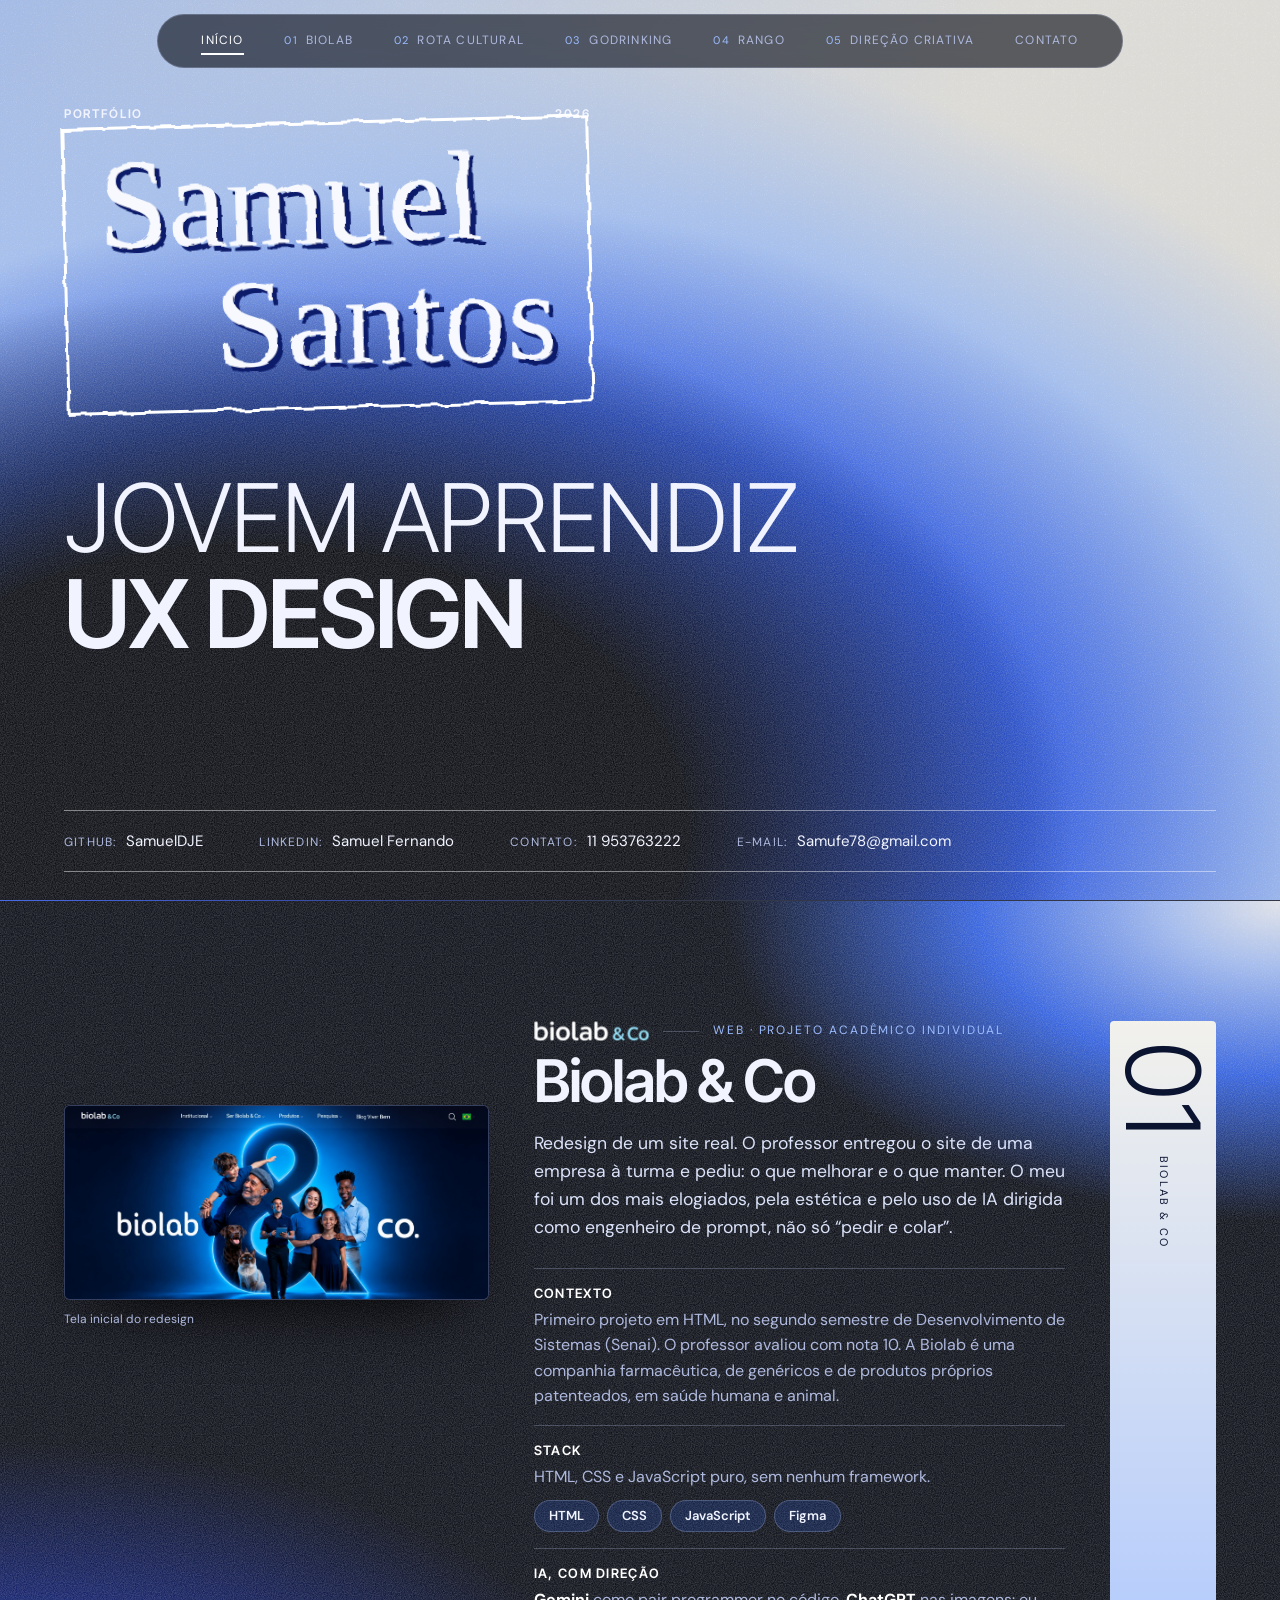
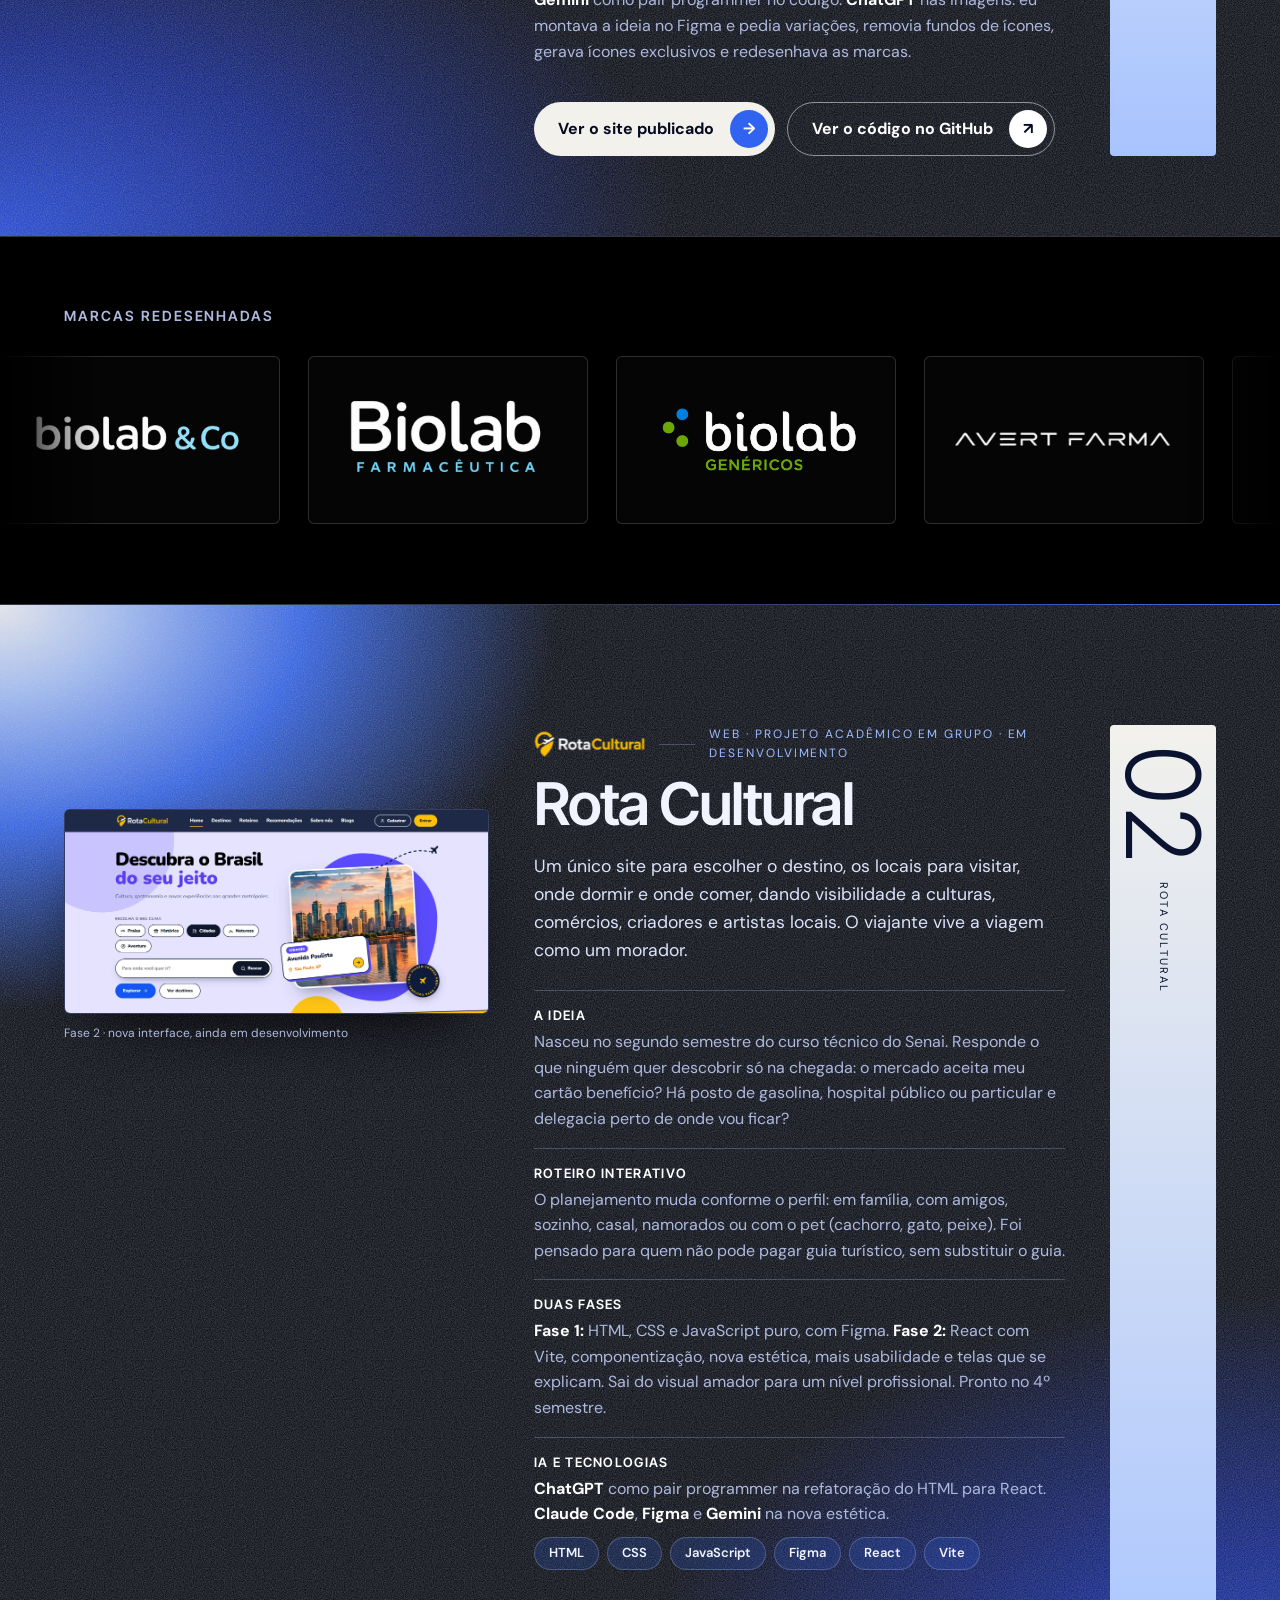
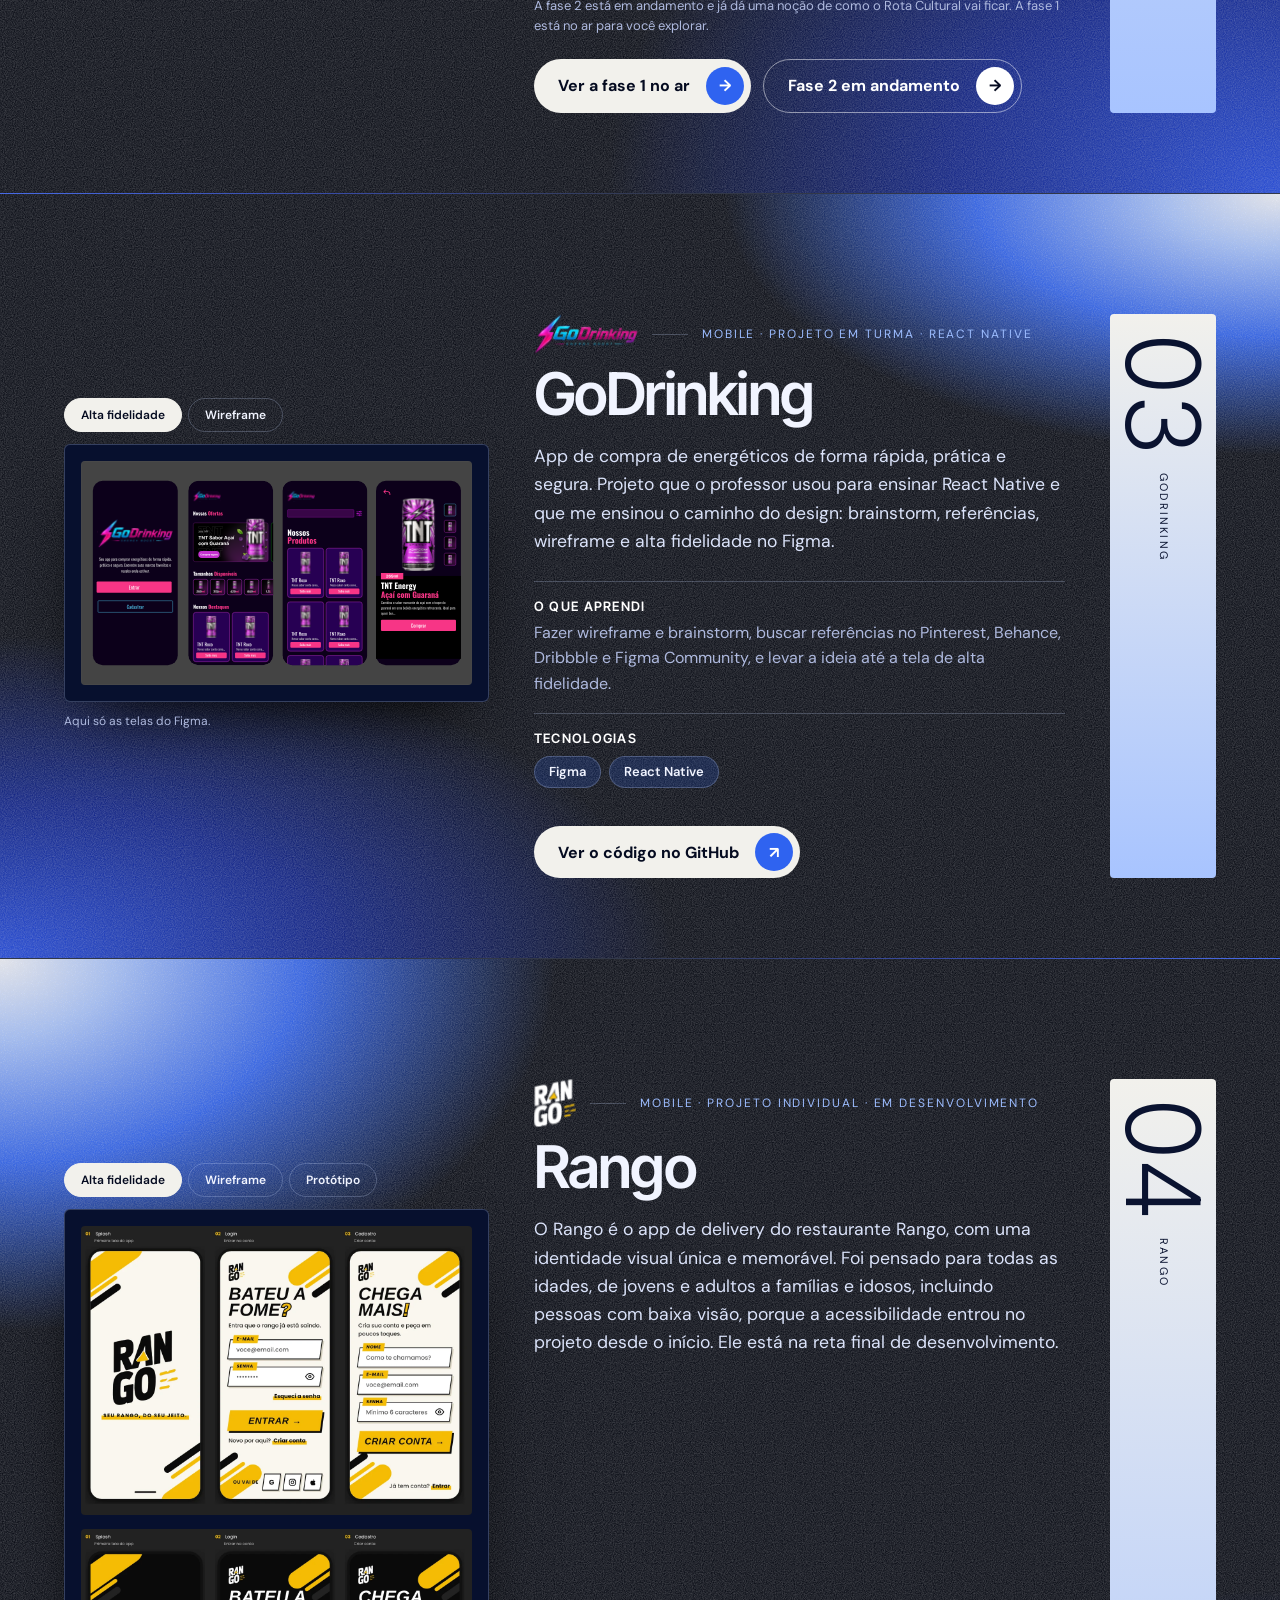
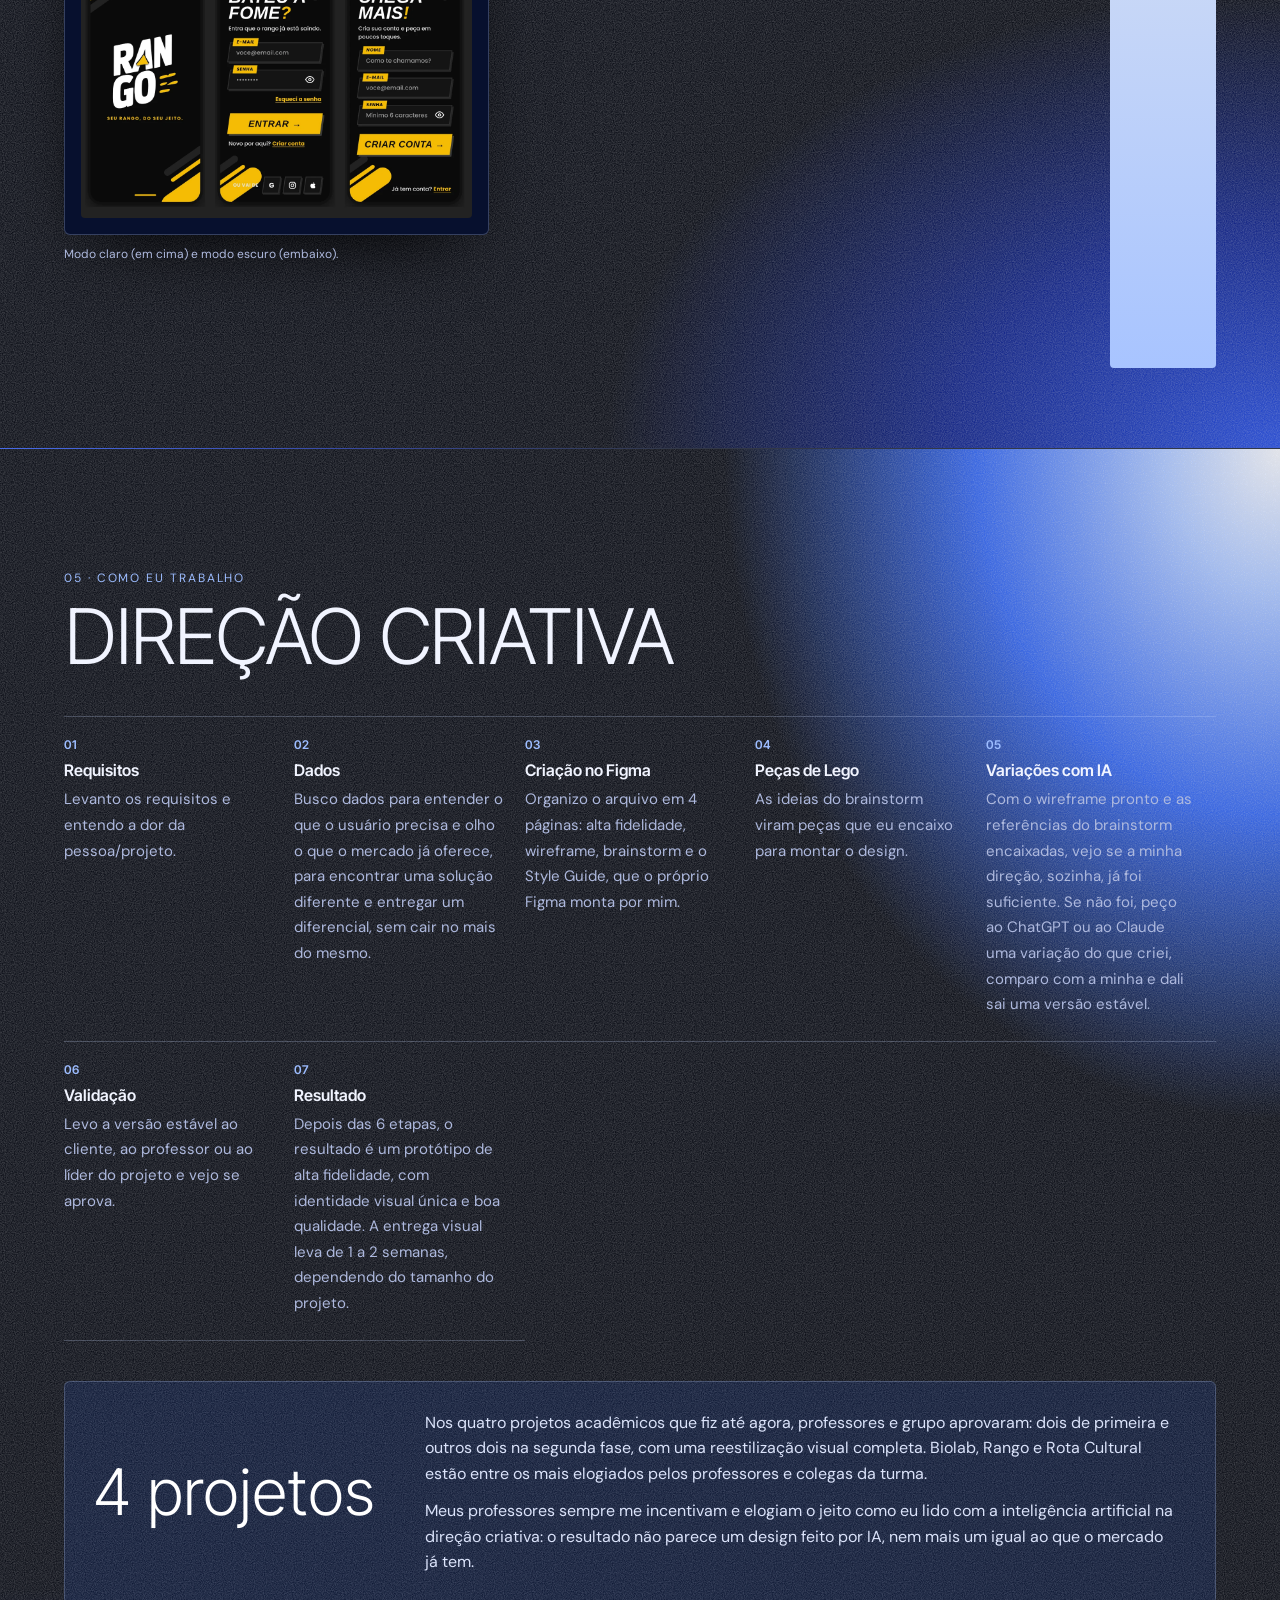
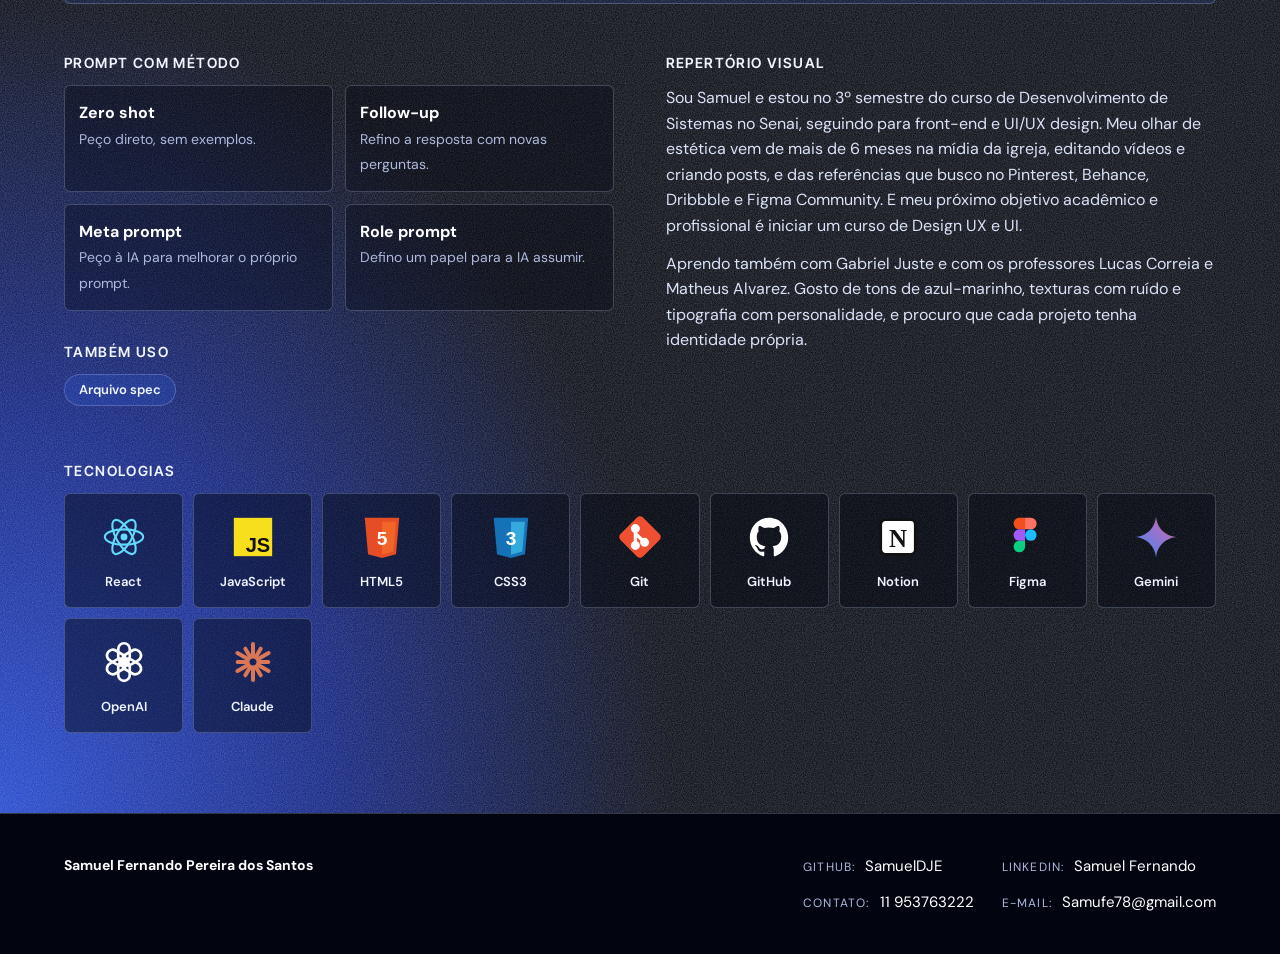
==== commit b530a709: "atualizacao" ====
--- a/index.html
+++ b/index.html
@@ -34,7 +34,7 @@
                          class="navbar__link" href="#rota"><b class="navbar__num">02</b>Rota Cultural</a><a
                          class="navbar__link" href="#godrinking"><b class="navbar__num">03</b>GoDrinking</a><a
                          class="navbar__link" href="#rango"><b class="navbar__num">04</b>Rango</a><a
-                         class="navbar__link" href="#processo"><b class="navbar__num">05</b>Processo</a><a
+                         class="navbar__link" href="#processo"><b class="navbar__num">05</b>Direção criativa</a><a
                          class="navbar__link" href="#contato">Contato</a></div>
                <button class="navbar__burger" type="button" aria-expanded="false" aria-controls="menu"
                     aria-label="Abrir menu"><span class="navbar__line"></span><span
@@ -62,7 +62,7 @@
                     <a class="hero__contact" href="https://www.linkedin.com/in/samuel-fernando-098612269"
                          target="_blank" rel="noopener"><small class="hero__contact-label">LinkedIn:</small>Samuel
                          Fernando</a>
-                    <a class="hero__contact" href="https://wa.me/5511953763222" target="_blank" ><small
+                    <a class="hero__contact" href="https://wa.me/5511953763222" target="_blank" rel="noopener"><small
                               class="hero__contact-label">Contato:</small>11 953763222</a>
                     <a class="hero__contact" href="mailto:Samufe78@gmail.com"><small
                               class="hero__contact-label">E-mail:</small>Samufe78@gmail.com</a>
@@ -81,7 +81,11 @@
                          <p class="project__caption">Tela inicial do redesign</p>
                     </div>
                     <div class="project__info">
-                         <p class="eyebrow">Web · Projeto acadêmico individual</p>
+                         <div class="project__brandline"><img class="project__logo project__logo--biolab"
+                                   src="/src/img/biolab-logo.svg" alt="Logo Biolab & Co"><span
+                                   class="project__rule"></span>
+                              <p class="eyebrow">Web · Projeto acadêmico individual</p>
+                         </div>
                          <h2 class="project__title">Biolab &amp; Co</h2>
                          <p class="project__lead">Redesign de um site real. O professor entregou o site de uma empresa à
                               turma e pediu: o que melhorar e o que manter. O meu foi um dos mais elogiados, pela
@@ -110,8 +114,11 @@
                                    imagens: eu montava a ideia no Figma e pedia variações, removia fundos de ícones,
                                    gerava ícones exclusivos e redesenhava as marcas.</p>
                          </div>
-                         <a class="button" href="https://projeto-biolab.vercel.app/" target="_blank" rel="noopener">Ver
-                              o site publicado <i class="button__icon" aria-hidden="true">→</i></a>
+                         <div class="project__actions"><a class="button" href="https://projeto-biolab.vercel.app/"
+                                   target="_blank" rel="noopener">Ver o site publicado <i class="button__icon"
+                                        aria-hidden="true">→</i></a><a class="button button--ghost"
+                                   href="https://github.com/SamuelDJE/Projeto-Biolab" target="_blank" rel="noopener">Ver
+                                   o código no GitHub <i class="button__icon" aria-hidden="true">↗</i></a></div>
                     </div>
                     <div class="project__side"><span class="project__number">01</span><small
                               class="project__side-label">Biolab &amp; Co</small></div>
@@ -158,7 +165,11 @@
                          <p class="project__caption">Fase 2 · nova interface, ainda em desenvolvimento</p>
                     </div>
                     <div class="project__info">
-                         <p class="eyebrow">Web · Projeto acadêmico em grupo · Em desenvolvimento</p>
+                         <div class="project__brandline"><img class="project__logo project__logo--rota"
+                                   src="/src/img/rota-cultural-logo.svg" alt="Logo Rota Cultural"><span
+                                   class="project__rule"></span>
+                              <p class="eyebrow">Web · Projeto acadêmico em grupo · Em desenvolvimento</p>
+                         </div>
                          <h2 class="project__title">Rota Cultural</h2>
                          <p class="project__lead">Um único site para escolher o destino, os locais para visitar, onde
                               dormir e onde comer, dando visibilidade a culturas, comércios, criadores e artistas
@@ -199,10 +210,13 @@
                                    <li class="chips__item">Vite</li>
                               </ul>
                          </div>
-                         <p class="project__note">A fase 2 está em manutenção e não tem demo pública. A fase 1 está no
-                              ar para você explorar.</p>
-                         <a class="button" href="https://rota-cultural.vercel.app/" target="_blank" rel="noopener">Ver a
-                              fase 1 no ar <i class="button__icon" aria-hidden="true">→</i></a>
+                         <p class="project__note">A fase 2 está em andamento e já dá uma noção de como o Rota Cultural
+                              vai ficar. A fase 1 está no ar para você explorar.</p>
+                         <div class="project__actions"><a class="button" href="https://rota-cultural.vercel.app/"
+                                   target="_blank" rel="noopener">Ver a fase 1 no ar <i class="button__icon"
+                                        aria-hidden="true">→</i></a><a class="button button--ghost"
+                                   href="https://rota-cultural-eight.vercel.app/" target="_blank" rel="noopener">Fase 2
+                                   em andamento <i class="button__icon" aria-hidden="true">→</i></a></div>
                     </div>
                     <div class="project__side"><span class="project__number">02</span><small
                               class="project__side-label">Rota Cultural</small></div>
@@ -222,21 +236,23 @@
                                    data-tab="g2">Wireframe</button></div>
                          <div class="project__panel" role="tabpanel" id="g1">
                               <div class="project__shot project__shot--stage"><img class="project__img"
-                                        src="/src/img/godrinking-alta-fidelidade.webp"
-                                        alt="Alta fidelidade do GoDrinking: início, home e produtos" width="706"
-                                        height="571"><img class="project__img project__img--tall"
-                                        src="/src/img/godrinking-detalhes.webp" alt="Tela de detalhes do produto" width="297"
-                                        height="625"></div>
+                                        src="/src/img/godrinking-alta-fidelidade.svg"
+                                        alt="Alta fidelidade do GoDrinking: início, home, produtos e detalhe"
+                                        width="1980" height="1132"></div>
                          </div>
                          <div class="project__panel" role="tabpanel" id="g2" hidden>
                               <div class="project__shot project__shot--stage"><img class="project__img"
-                                        src="/src/img/godrinking-wireframe.webp" alt="Wireframe do GoDrinking" width="1080"
-                                        height="526"></div>
+                                        src="/src/img/godrinking-wireframe.svg" alt="Wireframe do GoDrinking"
+                                        width="1080" height="526"></div>
                          </div>
                          <p class="project__caption">Aqui só as telas do Figma.</p>
                     </div>
                     <div class="project__info">
-                         <p class="eyebrow">Mobile · Projeto em turma · React Native</p>
+                         <div class="project__brandline"><img class="project__logo project__logo--godrinking"
+                                   src="/src/img/godrinking-logo.svg" alt="Logo GoDrinking"><span
+                                   class="project__rule"></span>
+                              <p class="eyebrow">Mobile · Projeto em turma · React Native</p>
+                         </div>
                          <h2 class="project__title">GoDrinking</h2>
                          <p class="project__lead">App de compra de energéticos de forma rápida, prática e segura.
                               Projeto que o professor usou para ensinar React Native e que me ensinou o caminho do
@@ -254,6 +270,9 @@
                                    <li class="chips__item">React Native</li>
                               </ul>
                          </div>
+                         <div class="project__actions"><a class="button" href="https://github.com/SamuelDJE/GoDrinking"
+                                   target="_blank" rel="noopener">Ver o código no GitHub <i class="button__icon"
+                                        aria-hidden="true">↗</i></a></div>
                     </div>
                     <div class="project__side"><span class="project__number">03</span><small
                               class="project__side-label">GoDrinking</small></div>
@@ -271,41 +290,73 @@
                                    aria-selected="true" data-tab="r1">Alta fidelidade</button><button
                                    class="project__tab" role="tab" aria-selected="false"
                                    data-tab="r2">Wireframe</button><button class="project__tab" role="tab"
-                                   aria-selected="false" data-tab="r3">Sitemap</button></div>
+                                   aria-selected="false" data-tab="r3">Protótipo</button></div>
                          <div class="project__panel" role="tabpanel" id="r1">
-                              <div class="project__shot project__shot--stage"><img
-                                        class="project__img project__img--tall" src="/src/img/rango-abertura.webp"
-                                        alt="Tela de abertura do Rango" width="282" height="458"></div>
+                              <div class="project__shot project__shot--stage"><img class="project__img"
+                                        src="/src/img/rango-alta-fidelidade-claro.webp"
+                                        alt="Alta fidelidade do Rango em modo claro: splash, login e cadastro"
+                                        width="1224" height="904"><img class="project__img"
+                                        src="/src/img/rango-alta-fidelidade-escuro.webp"
+                                        alt="Alta fidelidade do Rango em modo escuro: splash, login e cadastro"
+                                        width="1224" height="904"></div>
+                              <p class="project__caption">Modo claro (em cima) e modo escuro (embaixo).</p>
                          </div>
                          <div class="project__panel" role="tabpanel" id="r2" hidden>
                               <div class="project__shot project__shot--stage"><img class="project__img"
-                                        src="/src/img/rango-wireframe.webp"
+                                        src="/src/img/rango-wireframe.svg"
                                         alt="Wireframes do Rango: splash, login, cadastro, esqueci a senha e home"
-                                        width="1107" height="538"></div>
+                                        width="2792" height="1200"></div>
                          </div>
                          <div class="project__panel" role="tabpanel" id="r3" hidden>
-                              <div class="project__shot project__shot--stage"><img
-                                        class="project__img project__img--tall" src="/src/img/rango-sitemap.webp"
-                                        alt="Sitemap do Rango: público, cliente e administrador" width="621"
-                                        height="747"></div>
+                              <div class="project__proto">
+                                   <div class="project__proto-bar"><button class="project__proto-btn" type="button"
+                                             aria-pressed="true" data-proto="claro">Modo claro</button><button
+                                             class="project__proto-btn" type="button" aria-pressed="false"
+                                             data-proto="escuro">Modo escuro</button><a class="project__proto-open"
+                                             href="/src/prototipos/rango-claro.html" target="_blank"
+                                             rel="noopener">Abrir em tela cheia ↗</a></div>
+                                   <iframe class="project__proto-frame" title="Protótipo do Rango"
+                                        src="/src/prototipos/rango-claro.html" loading="lazy"></iframe>
+                              </div>
                          </div>
                     </div>
                     <div class="project__info">
-                         <p class="eyebrow">Mobile · Projeto individual · Em desenvolvimento</p>
+                         <div class="project__brandline"><img class="project__logo project__logo--rango"
+                                   src="/src/img/rango-logo.svg" alt="Logo Rango"><span class="project__rule"></span>
+                              <p class="eyebrow">Mobile · Projeto individual · Em desenvolvimento</p>
+                         </div>
                          <h2 class="project__title">Rango</h2>
-                         <p class="project__lead">App de delivery para um único restaurante, com identidade amarela e
-                              preta e a tagline “Seu rango, do seu jeito.”. Wireframe, brainstorm e alta fidelidade
-                              prontos; ainda não migrado para React Native.</p>
+                         <p class="project__lead">O Rango é o app de delivery do restaurante Rango, com uma identidade
+                              visual única e memorável. Foi pensado para todas as idades, de jovens e adultos a famílias
+                              e idosos, incluindo pessoas com baixa visão, porque a acessibilidade entrou no projeto
+                              desde o início. Ele está na reta final de desenvolvimento.</p>
                          <div class="project__block">
                               <h3 class="project__block-title">Em que etapa está</h3>
-                              <p class="project__text">Etapa visual em andamento. O sitemap separa o app em público e
-                                   nativo, usuário (cliente) e administrador (painel web).</p>
+                              <p class="project__text">Já está na etapa final do Figma, em refinamento de concordância
+                                   visual: confiro se as telas batem entre si, se uma não contradiz a outra e se nada
+                                   foge do design original. Depois vêm os detalhes finais e o início do código,
+                                   transformando o Figma em React Native.</p>
+                         </div>
+                         <div class="project__block">
+                              <h3 class="project__block-title">Evolução da direção criativa</h3>
+                              <p class="project__text">Mesmo sendo acadêmico, o Rango impulsionou a minha direção
+                                   criativa. Levei 5 dias para desenvolver o design: pensar no nome, numa cara única, no
+                                   visual, no tipo de imagem e no tipo de produto que eu queria vender e transmitir.</p>
+                              <p class="project__text">A proposta foi sair da mesmice dos apps de delivery de hoje, como
+                                   iFood, BK, McDonald’s, 99 e Keeta, sem o usuário precisar reaprender a usar o app:
+                                   ele abre e já se sente em casa, mas com uma cara nova e uma estética ousada, que nem
+                                   todo delivery se arrisca a ter. O Rango mostrou que a minha direção criativa evoluiu:
+                                   o tempo de criação diminuiu e a qualidade aumentou, e acredito que ainda dá para
+                                   melhorar mais.</p>
                          </div>
                          <div class="project__block">
                               <h3 class="project__block-title">Tecnologias</h3>
                               <ul class="chips">
                                    <li class="chips__item">Figma</li>
-                                   <li class="chips__item">React Native (próxima etapa)</li>
+                                   <li class="chips__item">React Native</li>
+                                   <li class="chips__item">Claude</li>
+                                   <li class="chips__item">Gemini</li>
+                                   <li class="chips__item">ChatGPT</li>
                               </ul>
                          </div>
                     </div>
@@ -321,30 +372,44 @@
           <section class="process slide slide--dark" id="processo">
                <div class="process__wrap">
                     <p class="eyebrow">05 · Como eu trabalho</p>
-                    <h2 class="process__title">Processo e repertório</h2>
+                    <h2 class="process__title">Direção criativa</h2>
                     <ol class="process__steps">
                          <li class="process__step"><b class="process__step-title">Requisitos</b><span
                                    class="process__step-text">Levanto os requisitos e entendo a dor da
                                    pessoa/projeto.</span></li>
                          <li class="process__step"><b class="process__step-title">Dados</b><span
-                                   class="process__step-text">Busco dados para entender o que o usuário precisa.</span>
-                         </li>
-                         <li class="process__step"><b class="process__step-title">Testes no Figma</b><span
-                                   class="process__step-text">Faço vários testes e protótipos.</span></li>
+                                   class="process__step-text">Busco dados para entender o que o usuário precisa e olho o
+                                   que o mercado já oferece, para encontrar uma solução diferente e entregar um
+                                   diferencial, sem cair no mais do mesmo.</span></li>
+                         <li class="process__step"><b class="process__step-title">Criação no Figma</b><span
+                                   class="process__step-text">Organizo o arquivo em 4 páginas: alta fidelidade,
+                                   wireframe, brainstorm e o Style Guide, que o próprio Figma monta por mim.</span></li>
                          <li class="process__step"><b class="process__step-title">Peças de Lego</b><span
                                    class="process__step-text">As ideias do brainstorm viram peças que eu encaixo para
                                    montar o design.</span></li>
                          <li class="process__step"><b class="process__step-title">Variações com IA</b><span
-                                   class="process__step-text">Levo a minha versão à IA para ver outras variações a
-                                   partir dela.</span></li>
+                                   class="process__step-text">Com o wireframe pronto e as referências do brainstorm
+                                   encaixadas, vejo se a minha direção, sozinha, já foi suficiente. Se não foi, peço ao
+                                   ChatGPT ou ao Claude uma variação do que criei, comparo com a minha e dali sai uma
+                                   versão estável.</span></li>
                          <li class="process__step"><b class="process__step-title">Validação</b><span
-                                   class="process__step-text">Mostro ao grupo ou ao líder responsável pelo
-                                   projeto.</span></li>
+                                   class="process__step-text">Levo a versão estável ao cliente, ao professor ou ao líder
+                                   do projeto e vejo se aprova.</span></li>
+                         <li class="process__step"><b class="process__step-title">Resultado</b><span
+                                   class="process__step-text">Depois das 6 etapas, o resultado é um protótipo de alta
+                                   fidelidade, com identidade visual única e boa qualidade. A entrega visual leva de 1 a
+                                   2 semanas, dependendo do tamanho do projeto.</span></li>
                     </ol>
                     <div class="process__result"><strong class="process__result-number">4 projetos</strong>
-                         <p class="process__result-text">Nos quatro projetos acadêmicos que fiz até agora, professores e
-                              grupo aprovaram: dois de primeira e outros dois na segunda fase, com uma reestilização
-                              visual completa.</p>
+                         <div class="process__result-body">
+                              <p class="process__result-text">Nos quatro projetos acadêmicos que fiz até agora,
+                                   professores e grupo aprovaram: dois de primeira e outros dois na segunda fase, com
+                                   uma reestilização visual completa. Biolab, Rango e Rota Cultural estão entre os mais
+                                   elogiados pelos professores e colegas da turma.</p>
+                              <p class="process__result-text">Meus professores sempre me incentivam e elogiam o jeito
+                                   como eu lido com a inteligência artificial na direção criativa: o resultado não
+                                   parece um design feito por IA, nem mais um igual ao que o mercado já tem.</p>
+                         </div>
                     </div>
                     <div class="process__columns">
                          <div>
@@ -368,11 +433,12 @@
                          </div>
                          <div class="process__about">
                               <h3 class="process__subtitle">Repertório visual</h3>
-                              <p class="process__about-text">Sou Samuel e estou no 3º semestre do curso de Desenvolvimento de Sistemas no Senai,
-                              seguindo para front-end e UI/UX design. Meu olhar de estética vem de mais de 6 meses
-                              na mídia da igreja, editando vídeos e criando posts, e das referências que busco no
-                              Pinterest, Behance, Dribbble e Figma Community.
-                              E meu próximo objetivo academico e profissional é iniciar um curso de Design UX e UI.</p>
+                              <p class="process__about-text">Sou Samuel e estou no 3º semestre do curso de
+                                   Desenvolvimento de Sistemas no Senai, seguindo para front-end e UI/UX design. Meu
+                                   olhar de estética vem de mais de 6 meses na mídia da igreja, editando vídeos e
+                                   criando posts, e das referências que busco no Pinterest, Behance, Dribbble e Figma
+                                   Community. E meu próximo objetivo acadêmico e profissional é iniciar um curso de
+                                   Design UX e UI.</p>
                               <p class="process__about-text">Aprendo também com Gabriel Juste e com os professores Lucas
                                    Correia e Matheus Alvarez. Gosto de tons de azul-marinho, texturas com ruído e
                                    tipografia com personalidade, e procuro que cada projeto tenha identidade própria.
@@ -499,7 +565,7 @@
                     rel="noopener"><small class="footer__contact-label">GitHub:</small>SamuelDJE</a><a
                     class="footer__contact" href="https://www.linkedin.com/in/samuel-fernando-098612269" target="_blank"
                     rel="noopener"><small class="footer__contact-label">LinkedIn:</small>Samuel Fernando</a><a
-                    class="footer__contact" href="https://wa.me/5511953763222" target="_blank"><small
+                    class="footer__contact" href="https://wa.me/5511953763222" target="_blank" rel="noopener"><small
                          class="footer__contact-label">Contato:</small>11 953763222</a><a class="footer__contact"
                     href="mailto:Samufe78@gmail.com"><small
                          class="footer__contact-label">E-mail:</small>Samufe78@gmail.com</a></div>
--- a/src/styles/style.css
+++ b/src/styles/style.css
@@ -89,6 +89,11 @@
 .button:hover { background: #fff; transform: translateY(-2px); }
 .button__icon { display: grid; place-items: center; width: 38px; height: 38px; border-radius: 50%; background: var(--color-blue); color: #fff; font-style: normal; transition: transform .25s; }
 .button:hover .button__icon { transform: rotate(-45deg); }
+
+
+.button--ghost { background: transparent; color: #fff; border: 1px solid rgba(255, 255, 255, .5); }
+.button--ghost:hover { background: rgba(255, 255, 255, .12); }
+.button--ghost .button__icon { background: #fff; color: #050b20; }
 
 
 /* =====================================================
@@ -119,6 +124,27 @@
 .project__side-label { writing-mode: vertical-rl; font-size: 11px; letter-spacing: .2em; text-transform: uppercase; }
 
 
+/* Assinatura do projeto: logo pequeno + linha curta + frase de contexto */
+.project__brandline { display: flex; align-items: center; gap: 14px; margin-bottom: 8px; }
+.project__logo { flex: none; width: auto; max-width: 150px; object-fit: contain; }
+.project__logo--biolab { height: 20px; }
+.project__logo--rota { height: 26px; }
+.project__logo--godrinking { height: 40px; }
+.project__logo--rango { height: 48px; }
+.project__rule { flex: none; width: 36px; height: 1px; background: var(--color-line); }
+.project__brandline .eyebrow { min-width: 0; }
+.project__actions { display: flex; flex-wrap: wrap; gap: 12px; margin-top: 22px; }
+.project__actions .button { margin-top: 0; }
+
+/* Protótipo interativo do Rango (iframe com modo claro e escuro) */
+.project__proto { border: 1px solid var(--color-line); border-radius: 6px; overflow: hidden; background: #222; box-shadow: 0 30px 70px -30px #000; }
+.project__proto-bar { display: flex; flex-wrap: wrap; align-items: center; gap: 8px; padding: 10px; border-bottom: 1px solid var(--color-line); }
+.project__proto-btn { font: 600 12px var(--font-body); padding: 8px 16px; border: 1px solid var(--color-line); border-radius: 99px; background: transparent; color: var(--color-ink); cursor: pointer; }
+.project__proto-btn[aria-pressed=true] { background: #f2f1ec; border-color: #f2f1ec; color: #050b20; }
+.project__proto-open { margin-left: auto; font-size: 12px; color: var(--color-sky); text-decoration: none; }
+.project__proto-frame { display: block; width: 100%; height: min(68vh, 620px); border: 0; background: #222; }
+
+
 /* =====================================================
    07 · MARCAS REDESENHADAS (carrossel em fundo preto)
    Os logos passam sozinhos; pausa só com o mouse em cima.
@@ -148,7 +174,8 @@
 .process__step-text { color: var(--color-mute); font-size: 15px; }
 .process__result { margin: 40px 0; padding: 28px; border: 1px solid var(--color-line); border-radius: 6px; display: flex; flex-wrap: wrap; gap: 20px 50px; align-items: center; background: rgba(47, 99, 240, .14); }
 .process__result-number { font: 300 clamp(2.4rem, 5vw, 4rem)/1 var(--font-display); color: #fff; }
-.process__result-text { max-width: 56ch; color: #dbe3fa; }
+.process__result-body { display: grid; gap: 12px; max-width: 68ch; }
+.process__result-text { color: #dbe3fa; }
 .process__columns { display: grid; grid-template-columns: 1fr 1fr; gap: clamp(24px, 4vw, 64px); margin-top: 50px; }
 .process__subtitle { font: 600 14px var(--font-display); letter-spacing: .1em; text-transform: uppercase; margin-bottom: 14px; }
 .process__subtitle--spaced { margin-top: 32px; }
